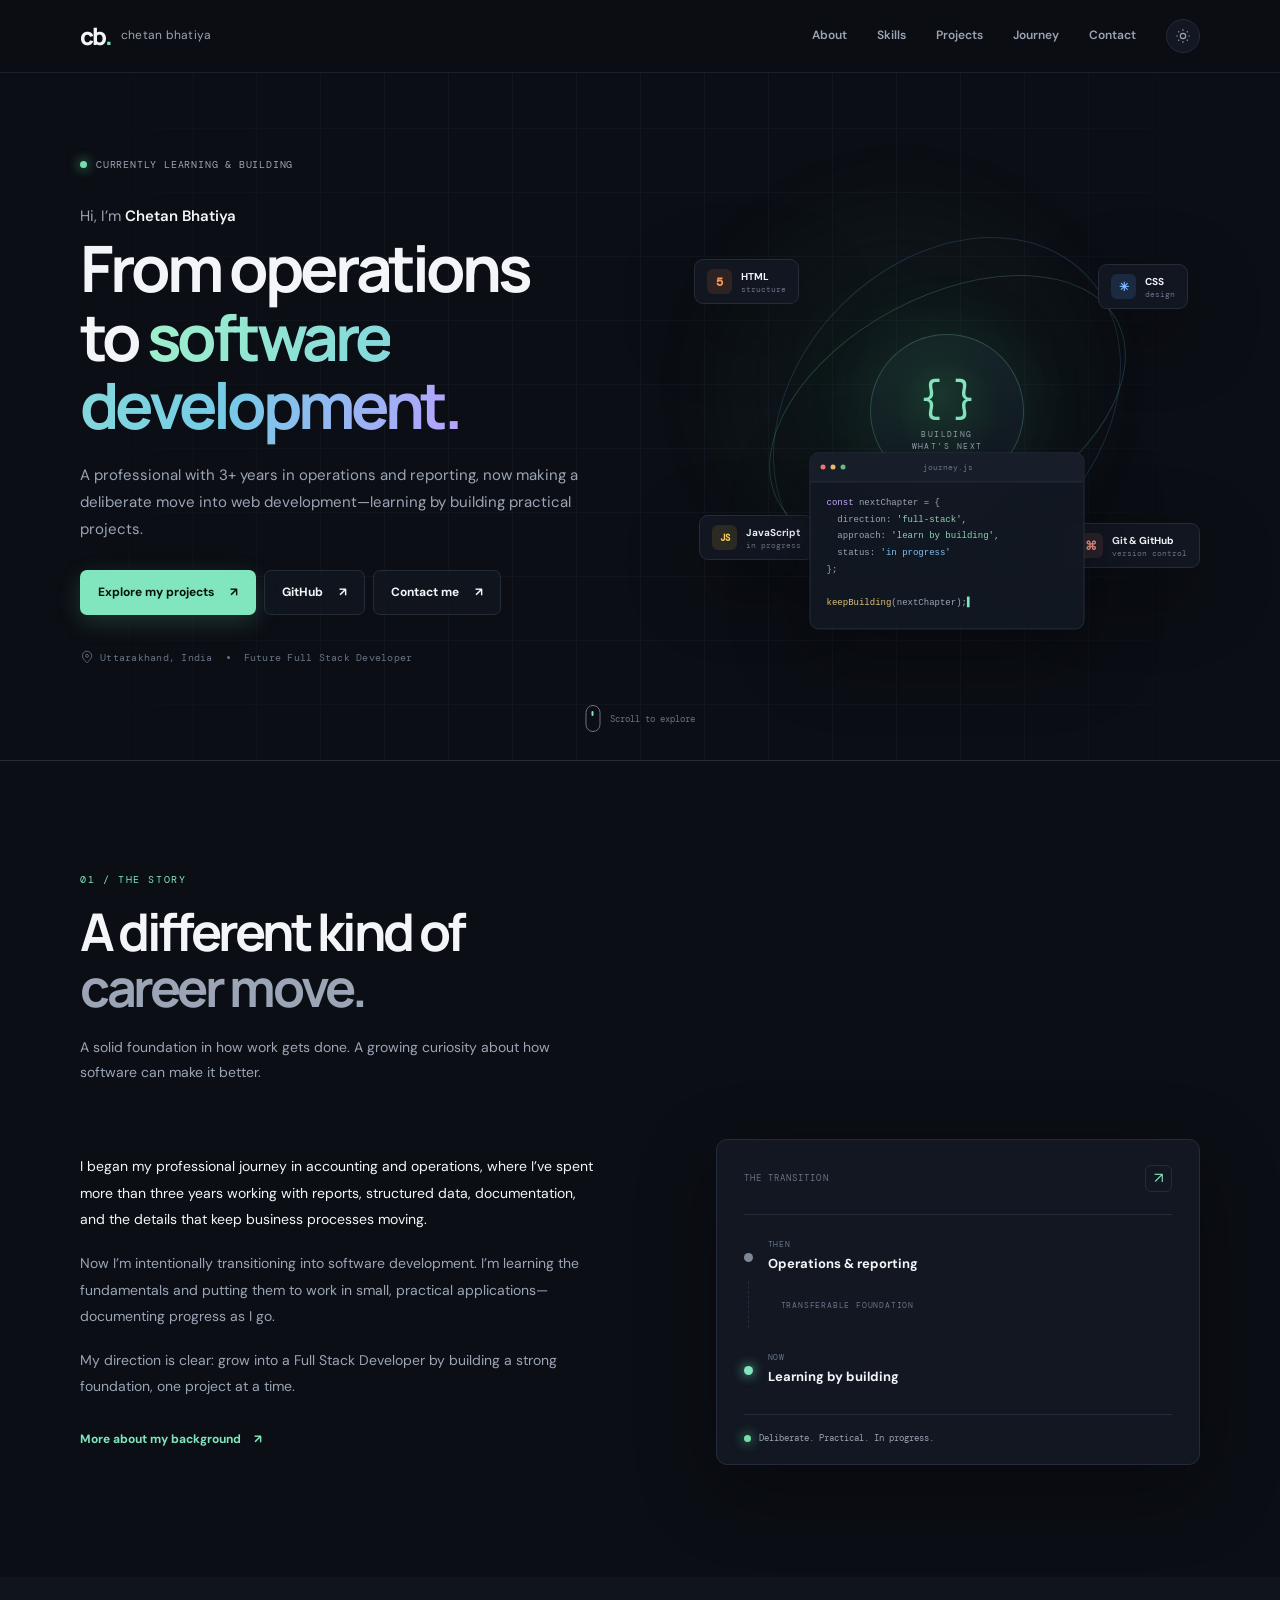
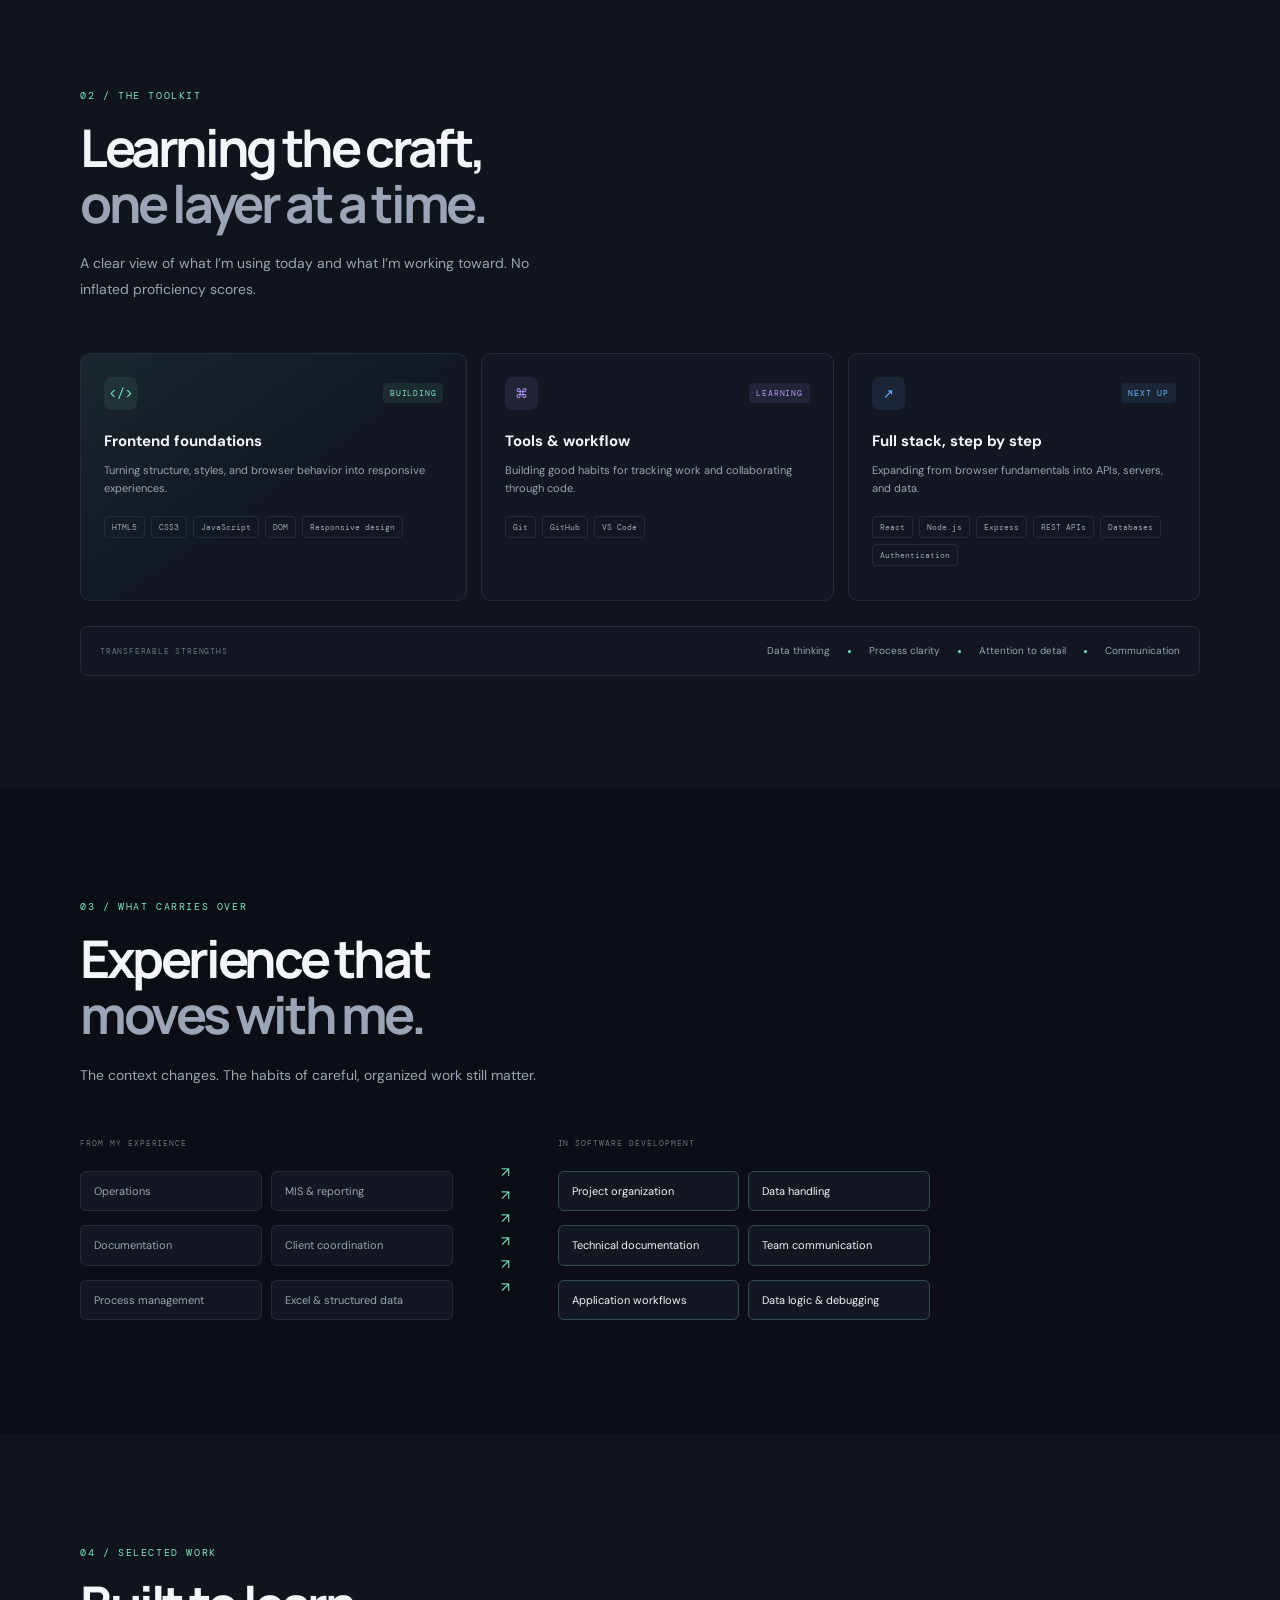
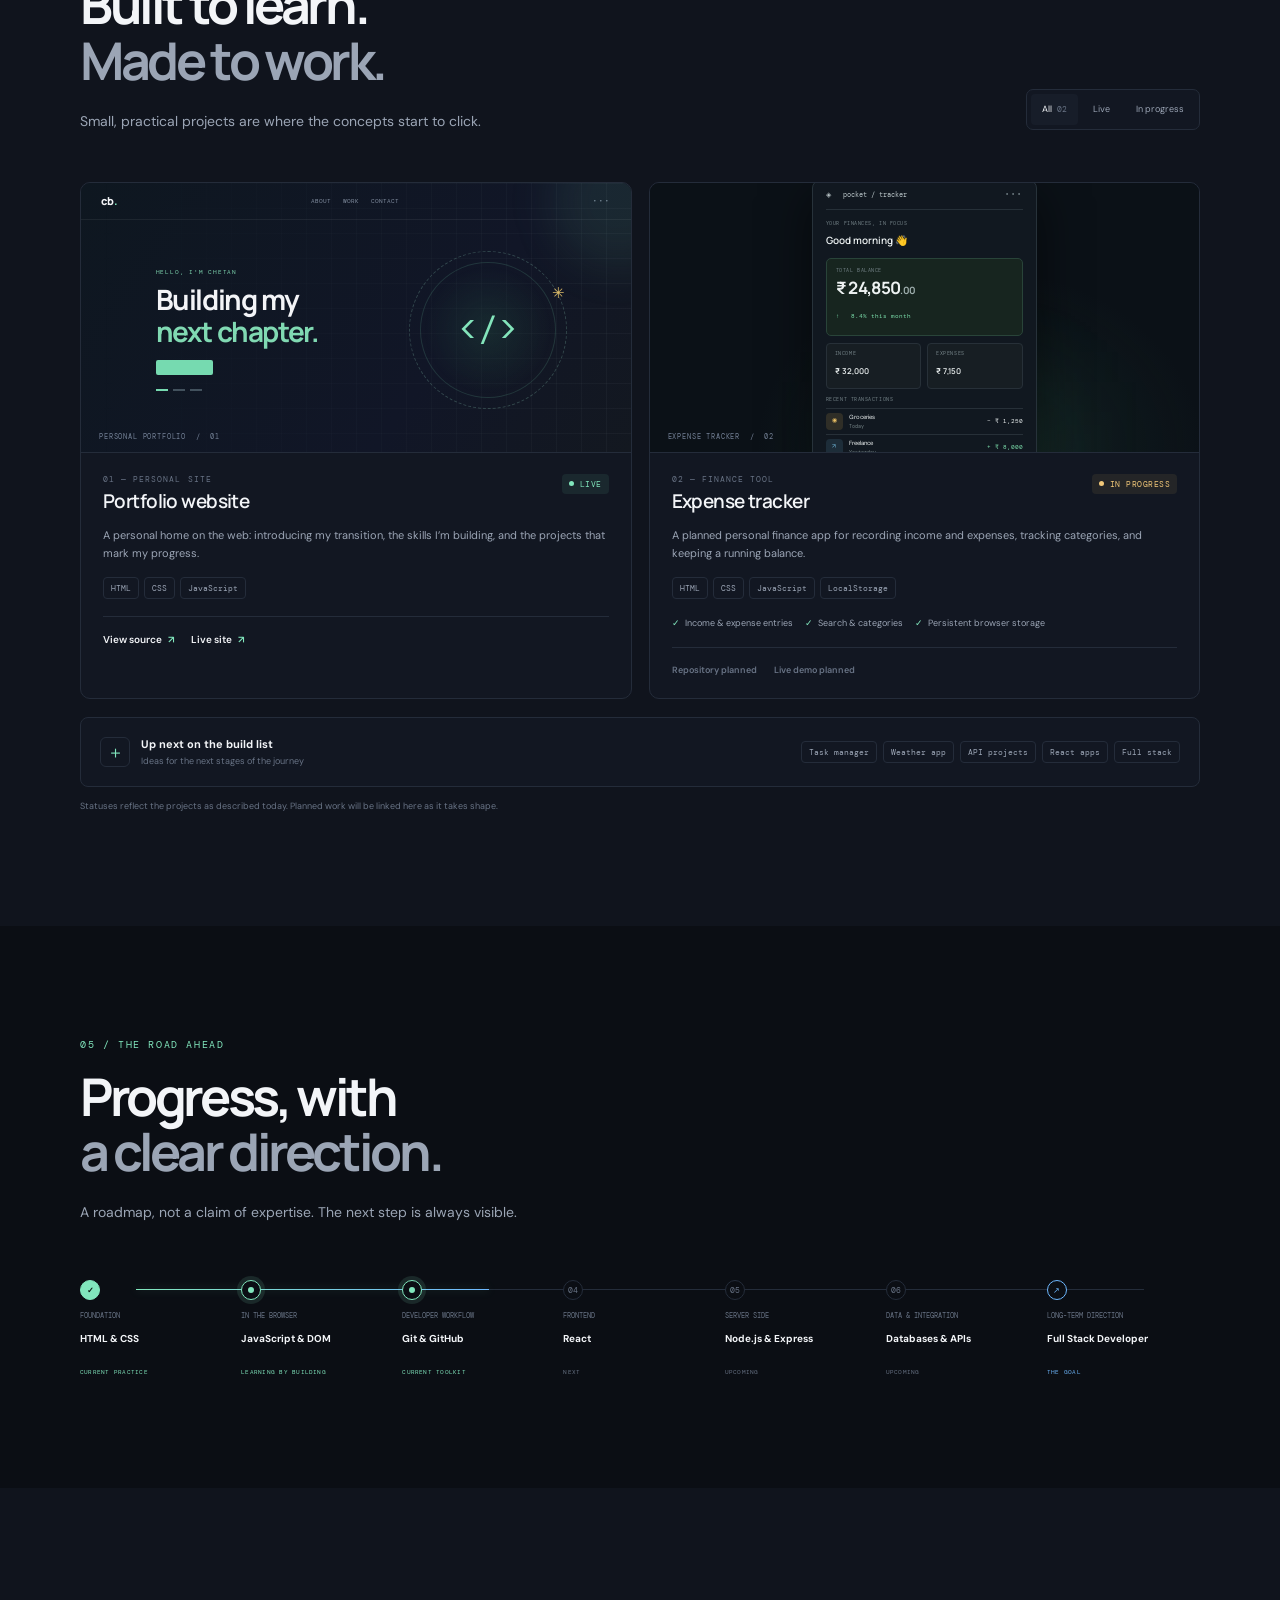
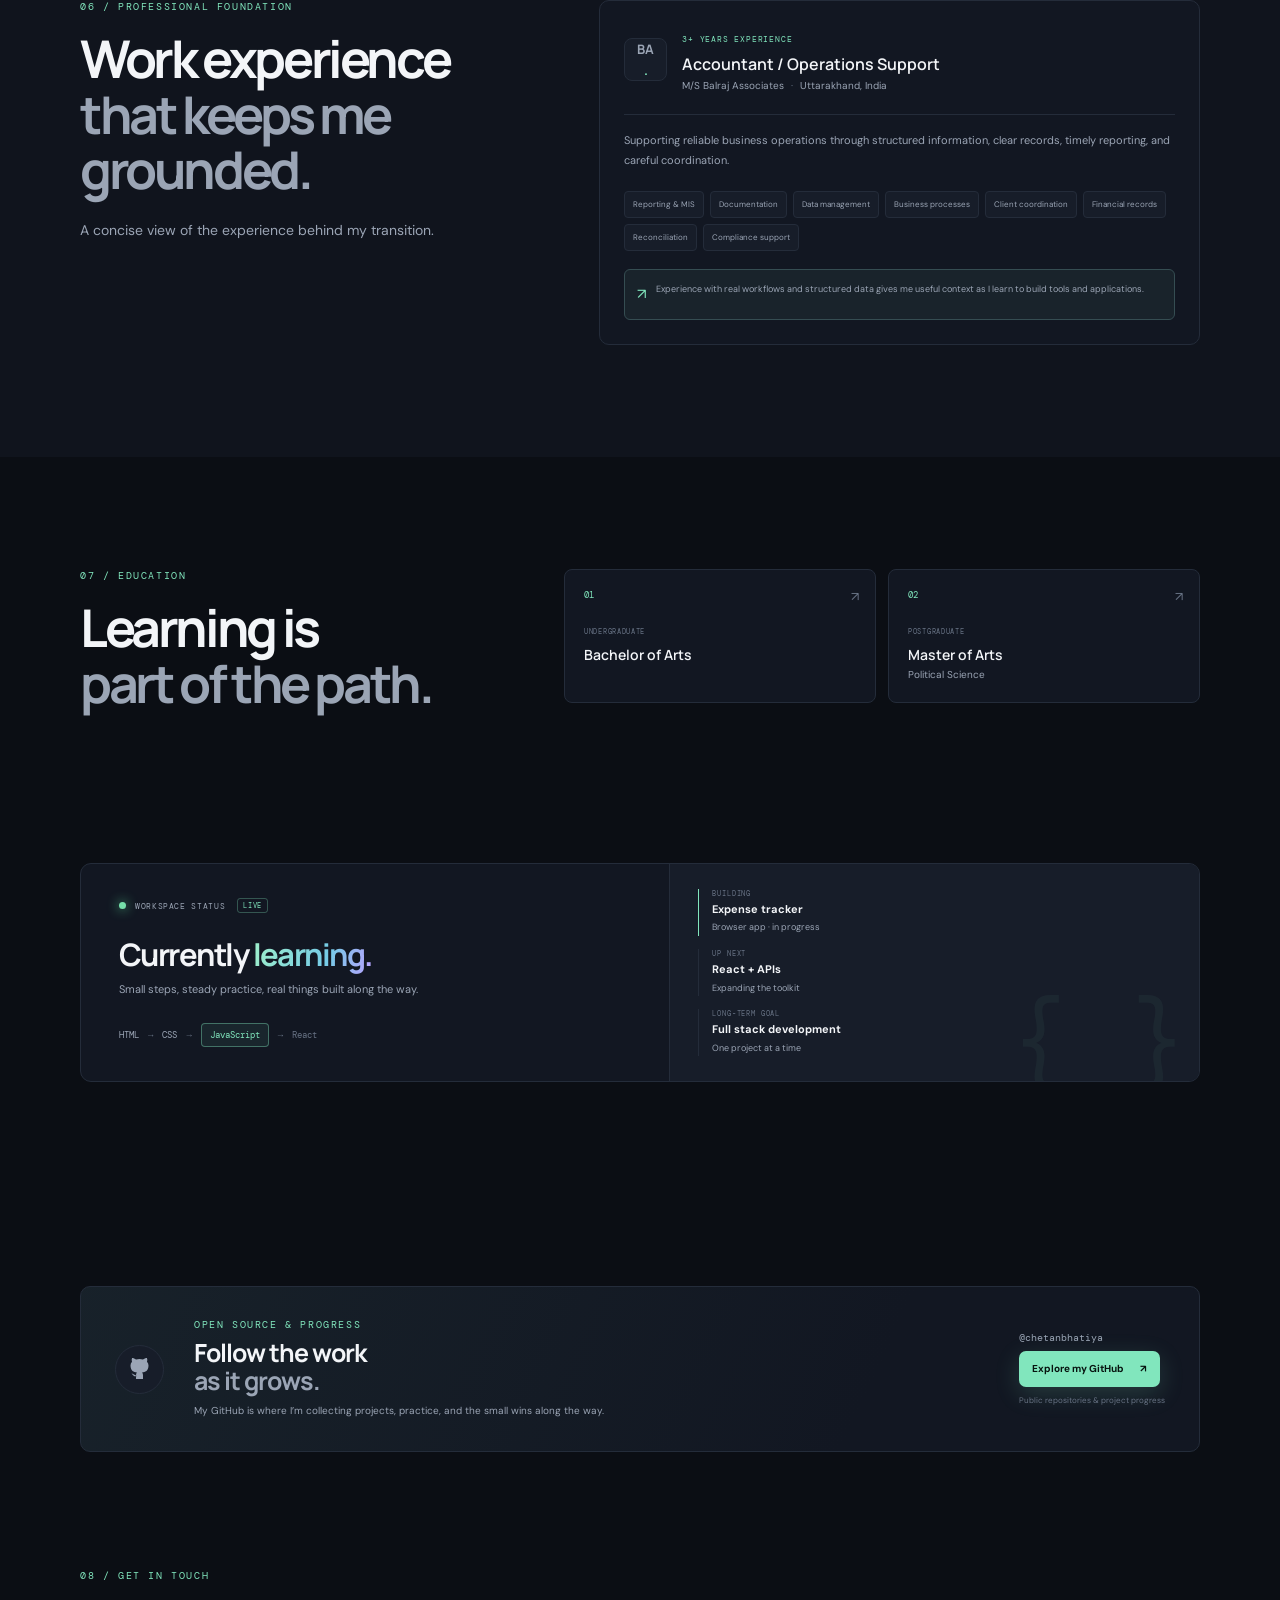
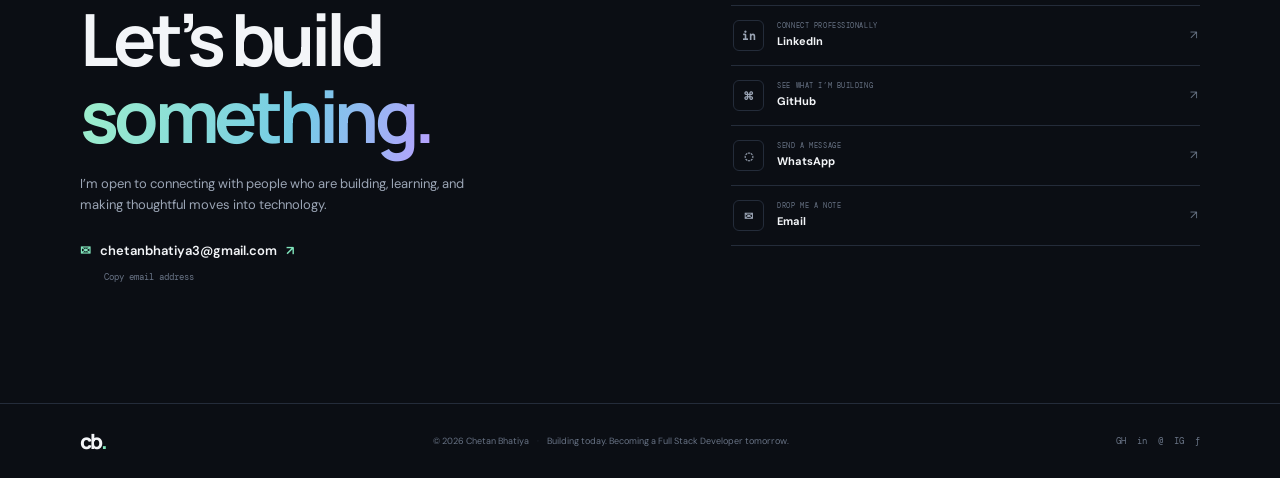
==== index.html @ d2e178d5 "Add files via upload" ====
<!doctype html>
<html lang="en" data-theme="dark">
<head>
  <meta charset="utf-8">
  <meta name="viewport" content="width=device-width, initial-scale=1">
  <meta name="theme-color" content="#0b0e14">
  <title>Chetan Bhatiya | Future Full Stack Developer</title>
  <meta name="description" content="Portfolio of Chetan Bhatiya — a developer in transition from operations and reporting to modern full-stack web development.">
  <meta name="keywords" content="Chetan Bhatiya, web developer, future full stack developer, HTML, CSS, JavaScript, portfolio">
  <meta name="author" content="Chetan Bhatiya">
  <link rel="canonical" href="https://chetanbhatiya.github.io/chetan-portfolio/">
  <meta property="og:type" content="website">
  <meta property="og:title" content="Chetan Bhatiya | Future Full Stack Developer">
  <meta property="og:description" content="From operations to software development. Learning by building practical web projects.">
  <meta property="og:url" content="https://chetanbhatiya.github.io/chetan-portfolio/">
  <meta name="twitter:card" content="summary">
  <meta name="twitter:title" content="Chetan Bhatiya | Future Full Stack Developer">
  <meta name="twitter:description" content="From operations to software development. Learning by building practical web projects.">
  <link rel="icon" href="favicon.svg" type="image/svg+xml">
  <link rel="preconnect" href="https://fonts.googleapis.com">
  <link rel="preconnect" href="https://fonts.gstatic.com" crossorigin>
  <link href="https://fonts.googleapis.com/css2?family=DM+Mono:wght@400;500&family=DM+Sans:wght@400;500;600;700&family=Manrope:wght@400;500;600;700;800&display=swap" rel="stylesheet">
  <link rel="stylesheet" href="style.css">
  <script type="application/ld+json">
  {"@context":"https://schema.org","@type":"Person","name":"Chetan Bhatiya","url":"https://chetanbhatiya.github.io/chetan-portfolio/","email":"mailto:chetanbhatiya3@gmail.com","sameAs":["https://github.com/chetanbhatiya","https://www.linkedin.com/in/chetan-bhatiya-72a6a1225"],"jobTitle":"Future Full Stack Developer","address":{"@type":"PostalAddress","addressRegion":"Uttarakhand","addressCountry":"IN"}}
  </script>
  <script>try{document.documentElement.dataset.theme=localStorage.getItem('cb-theme')||'dark'}catch(e){}</script>
  <script defer src="script.js"></script>
</head>
<body>
  <a class="skip-link" href="#main">Skip to content</a>
  <div class="scroll-progress" aria-hidden="true"><span></span></div>
  <header class="site-header">
    <nav class="nav container" aria-label="Main navigation">
      <a class="brand" href="#home" aria-label="Chetan Bhatiya home"><span class="brand-mark">cb<span>.</span></span><span class="brand-name">chetan bhatiya</span></a>
      <button class="menu-toggle" aria-expanded="false" aria-controls="nav-links" aria-label="Open navigation"><span></span><span></span></button>
      <div class="nav-links" id="nav-links">
        <a href="#about">About</a><a href="#skills">Skills</a><a href="#projects">Projects</a><a href="#journey">Journey</a><a href="#contact">Contact</a>
        <button class="theme-toggle" type="button" aria-label="Switch to light theme" title="Toggle color theme"><svg class="sun" viewBox="0 0 24 24" aria-hidden="true"><circle cx="12" cy="12" r="4"/><path d="M12 2v2m0 16v2M4.93 4.93l1.42 1.42m11.3 11.3 1.42 1.42M2 12h2m16 0h2M4.93 19.07l1.42-1.42m11.3-11.3 1.42-1.42"/></svg></button>
      </div>
    </nav>
  </header>
  <main id="main">
    <section class="hero section" id="home">
      <div class="hero-grid" aria-hidden="true"></div><div class="hero-glow" aria-hidden="true"></div>
      <div class="container hero-layout">
        <div class="hero-copy reveal">
          <div class="eyebrow"><span class="status-dot"></span> Currently learning &amp; building</div>
          <p class="hero-intro">Hi, I’m <span>Chetan Bhatiya</span></p>
          <h1>From operations<br>to <span class="gradient-text">software development.</span></h1>
          <p class="hero-description">A professional with 3+ years in operations and reporting, now making a deliberate move into web development—learning by building practical projects.</p>
          <div class="hero-actions"><a class="button button-primary" href="#projects">Explore my projects <span aria-hidden="true">↗</span></a><a class="button button-quiet" href="https://github.com/chetanbhatiya" target="_blank" rel="noreferrer">GitHub <span aria-hidden="true">↗</span></a><a class="button button-quiet" href="#contact">Contact me <span aria-hidden="true">↗</span></a></div>
          <div class="hero-meta"><span><svg viewBox="0 0 24 24" aria-hidden="true"><path d="M20 10c0 5-8 12-8 12S4 15 4 10a8 8 0 1 1 16 0Z"/><circle cx="12" cy="10" r="2.5"/></svg> Uttarakhand, India</span><span class="meta-divider"></span><span>Future Full Stack Developer</span></div>
        </div>
        <div class="hero-visual reveal" aria-label="Decorative developer workspace illustration">
          <div class="visual-orbit orbit-one"></div><div class="visual-orbit orbit-two"></div><div class="visual-core"><span class="core-bracket">{ }</span><span class="core-caption">BUILDING<br>WHAT'S NEXT</span></div>
          <div class="float-chip chip-html"><span class="chip-icon orange">5</span><span><b>HTML</b><small>structure</small></span></div>
          <div class="float-chip chip-css"><span class="chip-icon blue">✳</span><span><b>CSS</b><small>design</small></span></div>
          <div class="float-chip chip-js"><span class="chip-icon yellow">JS</span><span><b>JavaScript</b><small>in progress</small></span></div>
          <div class="float-chip chip-git"><span class="chip-icon coral">⌘</span><span><b>Git &amp; GitHub</b><small>version control</small></span></div>
          <div class="code-window"><div class="window-bar"><span></span><span></span><span></span><small>journey.js</small></div><pre><code><i>const</i> nextChapter = {<br>  direction: <em>'full-stack'</em>,<br>  approach: <em>'learn by building'</em>,<br>  status: <b>'in progress'</b><br>};<br><br><strong>keepBuilding</strong>(nextChapter);<span class="cursor">▍</span></code></pre></div>
        </div>
      </div>
      <a class="scroll-cue" href="#about"><span></span> Scroll to explore</a>
    </section>

    <section class="section about-section" id="about"><div class="container">
      <div class="section-heading reveal"><p class="section-kicker">01 / THE STORY</p><h2>A different kind of<br><span class="muted-heading">career move.</span></h2><p class="section-lede">A solid foundation in how work gets done. A growing curiosity about how software can make it better.</p></div>
      <div class="about-layout"><div class="about-story reveal"><p>I began my professional journey in accounting and operations, where I’ve spent more than three years working with reports, structured data, documentation, and the details that keep business processes moving.</p><p>Now I’m intentionally transitioning into software development. I’m learning the fundamentals and putting them to work in small, practical applications—documenting progress as I go.</p><p>My direction is clear: grow into a Full Stack Developer by building a strong foundation, one project at a time.</p><a class="text-link" href="https://www.linkedin.com/in/chetan-bhatiya-72a6a1225" target="_blank" rel="noreferrer">More about my background <span>↗</span></a></div>
        <aside class="journey-card reveal"><div class="journey-card-top"><span class="mini-label">THE TRANSITION</span><span class="journey-icon">↗</span></div><div class="journey-line"><span class="journey-node old-node"></span><div><small>THEN</small><strong>Operations &amp; reporting</strong></div></div><div class="journey-connector"><span></span><small>TRANSFERABLE FOUNDATION</small></div><div class="journey-line"><span class="journey-node now-node"></span><div><small>NOW</small><strong>Learning by building</strong></div></div><div class="journey-card-foot"><span class="status-dot"></span> Deliberate. Practical. In progress.</div></aside>
      </div>
    </div></section>

    <section class="section skills-section" id="skills"><div class="container">
      <div class="section-heading reveal"><p class="section-kicker">02 / THE TOOLKIT</p><h2>Learning the craft,<br><span class="muted-heading">one layer at a time.</span></h2><p class="section-lede">A clear view of what I’m using today and what I’m working toward. No inflated proficiency scores.</p></div>
      <div class="skills-grid">
        <article class="skill-card skill-featured reveal"><div class="skill-card-head"><span class="skill-symbol">&lt;/&gt;</span><span class="skill-state state-building">BUILDING</span></div><h3>Frontend foundations</h3><p>Turning structure, styles, and browser behavior into responsive experiences.</p><div class="skill-tags"><span>HTML5</span><span>CSS3</span><span>JavaScript</span><span>DOM</span><span>Responsive design</span></div></article>
        <article class="skill-card reveal"><div class="skill-card-head"><span class="skill-symbol symbol-purple">⌘</span><span class="skill-state state-learning">LEARNING</span></div><h3>Tools &amp; workflow</h3><p>Building good habits for tracking work and collaborating through code.</p><div class="skill-tags"><span>Git</span><span>GitHub</span><span>VS Code</span></div></article>
        <article class="skill-card reveal"><div class="skill-card-head"><span class="skill-symbol symbol-blue">↗</span><span class="skill-state state-next">NEXT UP</span></div><h3>Full stack, step by step</h3><p>Expanding from browser fundamentals into APIs, servers, and data.</p><div class="skill-tags"><span>React</span><span>Node.js</span><span>Express</span><span>REST APIs</span><span>Databases</span><span>Authentication</span></div></article>
      </div>
      <div class="tools-strip reveal"><span class="strip-label">TRANSFERABLE STRENGTHS</span><span>Data thinking</span><i></i><span>Process clarity</span><i></i><span>Attention to detail</span><i></i><span>Communication</span></div>
    </div></section>

    <section class="section bridge-section"><div class="container">
      <div class="section-heading reveal"><p class="section-kicker">03 / WHAT CARRIES OVER</p><h2>Experience that<br><span class="muted-heading">moves with me.</span></h2><p class="section-lede">The context changes. The habits of careful, organized work still matter.</p></div>
      <div class="bridge-grid reveal"><div class="bridge-col"><div class="bridge-label">FROM MY EXPERIENCE</div><span>Operations</span><span>MIS &amp; reporting</span><span>Documentation</span><span>Client coordination</span><span>Process management</span><span>Excel &amp; structured data</span></div><div class="bridge-arrows" aria-hidden="true"><span>↗</span><span>↗</span><span>↗</span><span>↗</span><span>↗</span><span>↗</span></div><div class="bridge-col bridge-col-right"><div class="bridge-label">IN SOFTWARE DEVELOPMENT</div><span>Project organization</span><span>Data handling</span><span>Technical documentation</span><span>Team communication</span><span>Application workflows</span><span>Data logic &amp; debugging</span></div></div>
    </div></section>

    <section class="section projects-section" id="projects"><div class="container">
      <div class="projects-heading reveal"><div class="section-heading"><p class="section-kicker">04 / SELECTED WORK</p><h2>Built to learn.<br><span class="muted-heading">Made to work.</span></h2><p class="section-lede">Small, practical projects are where the concepts start to click.</p></div><div class="project-filters" role="group" aria-label="Filter projects"><button class="filter-btn active" data-filter="all" aria-pressed="true">All <span>02</span></button><button class="filter-btn" data-filter="live" aria-pressed="false">Live</button><button class="filter-btn" data-filter="progress" aria-pressed="false">In progress</button></div></div>
      <div class="projects-grid">
        <article class="project-card project-main reveal" data-status="live"><div class="project-preview portfolio-preview"><div class="preview-top"><span class="preview-brand">cb<span>.</span></span><span class="preview-nav">ABOUT&nbsp;&nbsp; WORK&nbsp;&nbsp; CONTACT</span><span class="preview-menu">•••</span></div><div class="preview-body"><div class="preview-copy"><small>HELLO, I'M CHETAN</small><strong>Building my<br><em>next chapter.</em></strong><span class="preview-button"></span><div class="preview-dots"><i></i><i></i><i></i></div></div><div class="preview-art"><span class="preview-ring"></span><b>&lt;/&gt;</b><i class="preview-spark">✳</i></div></div><div class="preview-caption">PERSONAL PORTFOLIO&nbsp; / &nbsp;01</div><span class="preview-orb"></span></div><div class="project-info"><div class="project-title-row"><div><div class="project-label">01 — PERSONAL SITE</div><h3>Portfolio website</h3></div><span class="project-status status-live"><i></i> LIVE</span></div><p>A personal home on the web: introducing my transition, the skills I’m building, and the projects that mark my progress.</p><div class="project-tech"><span>HTML</span><span>CSS</span><span>JavaScript</span></div><div class="project-links"><a href="https://github.com/chetanbhatiya/chetan-portfolio" target="_blank" rel="noreferrer">View source <span>↗</span></a><a href="https://chetanbhatiya.github.io/chetan-portfolio/" target="_blank" rel="noreferrer">Live site <span>↗</span></a></div></div></article>
        <article class="project-card reveal" data-status="progress"><div class="project-preview expense-preview"><div class="expense-window"><div class="expense-head"><span>◈ &nbsp; pocket / tracker</span><span class="expense-dots">•••</span></div><div class="expense-greeting"><small>YOUR FINANCES, IN FOCUS</small><strong>Good morning 👋</strong></div><div class="expense-balance"><small>TOTAL BALANCE</small><strong>₹ 24,850<span>.00</span></strong><i>↑ &nbsp; 8.4% this month</i></div><div class="expense-metrics"><div><small>INCOME</small><b>₹ 32,000</b></div><div><small>EXPENSES</small><b>₹ 7,150</b></div></div><div class="expense-list"><small>RECENT TRANSACTIONS</small><div><i class="expense-icon food">◉</i><span>Groceries<small>Today</small></span><b>− ₹ 1,250</b></div><div><i class="expense-icon work">↗</i><span>Freelance<small>Yesterday</small></span><b class="positive">+ ₹ 8,000</b></div></div></div><span class="preview-caption">EXPENSE TRACKER&nbsp; / &nbsp;02</span><span class="expense-glow"></span></div><div class="project-info"><div class="project-title-row"><div><div class="project-label">02 — FINANCE TOOL</div><h3>Expense tracker</h3></div><span class="project-status status-progress"><i></i> IN PROGRESS</span></div><p>A planned personal finance app for recording income and expenses, tracking categories, and keeping a running balance.</p><div class="project-tech"><span>HTML</span><span>CSS</span><span>JavaScript</span><span>LocalStorage</span></div><ul class="feature-list"><li>Income &amp; expense entries</li><li>Search &amp; categories</li><li>Persistent browser storage</li></ul><div class="project-links project-links-muted"><span>Repository planned</span><span>Live demo planned</span></div></div></article>
      </div>
      <div class="coming-next reveal"><div><span class="coming-icon">＋</span><div><strong>Up next on the build list</strong><small>Ideas for the next stages of the journey</small></div></div><div class="coming-tags"><span>Task manager</span><span>Weather app</span><span>API projects</span><span>React apps</span><span>Full stack</span></div></div>
      <p class="project-footnote">Statuses reflect the projects as described today. Planned work will be linked here as it takes shape.</p>
    </div></section>

    <section class="section roadmap-section" id="journey"><div class="container">
      <div class="section-heading reveal"><p class="section-kicker">05 / THE ROAD AHEAD</p><h2>Progress, with<br><span class="muted-heading">a clear direction.</span></h2><p class="section-lede">A roadmap, not a claim of expertise. The next step is always visible.</p></div>
      <div class="roadmap reveal"><div class="roadmap-track"><span class="track-progress"></span></div><article class="road-step done"><span class="road-node">✓</span><div class="road-content"><small>FOUNDATION</small><strong>HTML &amp; CSS</strong><span class="road-state">CURRENT PRACTICE</span></div></article><article class="road-step current"><span class="road-node"><i></i></span><div class="road-content"><small>IN THE BROWSER</small><strong>JavaScript &amp; DOM</strong><span class="road-state">LEARNING BY BUILDING</span></div></article><article class="road-step current"><span class="road-node"><i></i></span><div class="road-content"><small>DEVELOPER WORKFLOW</small><strong>Git &amp; GitHub</strong><span class="road-state">CURRENT TOOLKIT</span></div></article><article class="road-step next"><span class="road-node">04</span><div class="road-content"><small>FRONTEND</small><strong>React</strong><span class="road-state">NEXT</span></div></article><article class="road-step next"><span class="road-node">05</span><div class="road-content"><small>SERVER SIDE</small><strong>Node.js &amp; Express</strong><span class="road-state">UPCOMING</span></div></article><article class="road-step next"><span class="road-node">06</span><div class="road-content"><small>DATA &amp; INTEGRATION</small><strong>Databases &amp; APIs</strong><span class="road-state">UPCOMING</span></div></article><article class="road-step destination"><span class="road-node">↗</span><div class="road-content"><small>LONG-TERM DIRECTION</small><strong>Full Stack Developer</strong><span class="road-state">THE GOAL</span></div></article></div>
    </div></section>

    <section class="section experience-section" id="experience"><div class="container experience-layout"><div class="section-heading reveal"><p class="section-kicker">06 / PROFESSIONAL FOUNDATION</p><h2>Work experience<br><span class="muted-heading">that keeps me grounded.</span></h2><p class="section-lede">A concise view of the experience behind my transition.</p></div><article class="experience-card reveal"><div class="experience-top"><div class="company-mark">BA<span>.</span></div><div><span class="experience-dates">3+ YEARS EXPERIENCE</span><h3>Accountant / Operations Support</h3><p>M/S Balraj Associates <span>·</span> Uttarakhand, India</p></div></div><p class="experience-summary">Supporting reliable business operations through structured information, clear records, timely reporting, and careful coordination.</p><div class="experience-pills"><span>Reporting &amp; MIS</span><span>Documentation</span><span>Data management</span><span>Business processes</span><span>Client coordination</span><span>Financial records</span><span>Reconciliation</span><span>Compliance support</span></div><div class="experience-takeaway"><span>↗</span><p>Experience with real workflows and structured data gives me useful context as I learn to build tools and applications.</p></div></article></div></section>

    <section class="section education-section"><div class="container education-layout"><div class="section-heading reveal"><p class="section-kicker">07 / EDUCATION</p><h2>Learning is<br><span class="muted-heading">part of the path.</span></h2></div><div class="education-cards reveal"><article><span class="education-icon">01</span><div><small>UNDERGRADUATE</small><h3>Bachelor of Arts</h3></div><span class="education-mark">↗</span></article><article><span class="education-icon">02</span><div><small>POSTGRADUATE</small><h3>Master of Arts</h3><p>Political Science</p></div><span class="education-mark">↗</span></article></div></div></section>

    <section class="section status-section"><div class="container"><div class="live-panel reveal"><div class="live-left"><div class="live-header"><span class="status-dot"></span><span>WORKSPACE STATUS</span><span class="live-now">LIVE</span></div><h2>Currently <span class="gradient-text">learning.</span></h2><p>Small steps, steady practice, real things built along the way.</p><div class="learning-flow"><span class="flow-done">HTML</span><i>→</i><span class="flow-done">CSS</span><i>→</i><span class="flow-current">JavaScript</span><i>→</i><span class="flow-next">React</span></div></div><div class="live-right"><div><small>BUILDING</small><strong>Expense tracker</strong><span>Browser app · in progress</span></div><div><small>UP NEXT</small><strong>React + APIs</strong><span>Expanding the toolkit</span></div><div><small>LONG-TERM GOAL</small><strong>Full stack development</strong><span>One project at a time</span></div><span class="panel-decoration" aria-hidden="true">{ }</span></div></div></div></section>

    <section class="section github-section"><div class="container github-layout reveal"><div class="github-icon"><svg viewBox="0 0 24 24" aria-hidden="true"><path d="M9 19c-4.3 1.4-4.3-2.5-6-3m12 6v-3.87a3.37 3.37 0 0 0-.94-2.61c3.14-.35 6.44-1.54 6.44-7A5.44 5.44 0 0 0 19 4.77 5.07 5.07 0 0 0 18.91 1S17.73.65 15 2.48a13.38 13.38 0 0 0-7 0C5.27.65 4.09 1 4.09 1A5.07 5.07 0 0 0 4 4.77a5.44 5.44 0 0 0-1.5 3.78c0 5.42 3.3 6.61 6.44 7A3.37 3.37 0 0 0 8 18.13V22"/></svg></div><div><p class="section-kicker">OPEN SOURCE &amp; PROGRESS</p><h2>Follow the work<br><span class="muted-heading">as it grows.</span></h2><p>My GitHub is where I’m collecting projects, practice, and the small wins along the way.</p></div><div class="github-cta"><span class="github-handle">@chetanbhatiya</span><a class="button button-primary" href="https://github.com/chetanbhatiya" target="_blank" rel="noreferrer">Explore my GitHub <span>↗</span></a><small>Public repositories &amp; project progress</small></div></div></section>

    <section class="section contact-section" id="contact"><div class="container contact-layout"><div class="contact-copy reveal"><p class="section-kicker">08 / GET IN TOUCH</p><h2>Let’s build<br><span class="gradient-text">something.</span></h2><p>I’m open to connecting with people who are building, learning, and making thoughtful moves into technology.</p><a class="email-link" href="mailto:chetanbhatiya3@gmail.com"><span>✉</span> chetanbhatiya3@gmail.com <span class="email-arrow">↗</span></a><button class="copy-email" type="button" data-copy-email="chetanbhatiya3@gmail.com">Copy email address</button></div><div class="contact-links reveal"><a href="https://www.linkedin.com/in/chetan-bhatiya-72a6a1225" target="_blank" rel="noreferrer"><span class="contact-link-icon">in</span><span><small>CONNECT PROFESSIONALLY</small><strong>LinkedIn</strong></span><b>↗</b></a><a href="https://github.com/chetanbhatiya" target="_blank" rel="noreferrer"><span class="contact-link-icon">⌘</span><span><small>SEE WHAT I’M BUILDING</small><strong>GitHub</strong></span><b>↗</b></a><a href="https://wa.me/918126719994" target="_blank" rel="noreferrer"><span class="contact-link-icon">◌</span><span><small>SEND A MESSAGE</small><strong>WhatsApp</strong></span><b>↗</b></a><a href="mailto:chetanbhatiya3@gmail.com"><span class="contact-link-icon">✉</span><span><small>DROP ME A NOTE</small><strong>Email</strong></span><b>↗</b></a></div></div></section>
  </main>
  <footer class="site-footer"><div class="container footer-inner"><a class="brand" href="#home"><span class="brand-mark">cb<span>.</span></span></a><p>© <span id="year">2026</span> Chetan Bhatiya <span class="footer-divider">·</span> Building today. Becoming a Full Stack Developer tomorrow.</p><div class="footer-socials"><a href="https://github.com/chetanbhatiya" aria-label="GitHub" target="_blank" rel="noreferrer">GH</a><a href="https://www.linkedin.com/in/chetan-bhatiya-72a6a1225" aria-label="LinkedIn" target="_blank" rel="noreferrer">in</a><a href="mailto:chetanbhatiya3@gmail.com" aria-label="Email">@</a><a href="https://www.instagram.com/chetan__bhatiya" aria-label="Instagram" target="_blank" rel="noreferrer">IG</a><a href="https://www.facebook.com/chetan.bhatiya.148" aria-label="Facebook" target="_blank" rel="noreferrer">f</a></div></div></footer>
  <button class="back-to-top" type="button" aria-label="Back to top">↑</button>
  <div class="toast" role="status" aria-live="polite"></div>
</body>
</html>
---- style.css ----
:root{color-scheme:dark;--bg:#0b0e14;--bg-soft:#10141d;--surface:#121722;--surface-2:#171d29;--line:#242c3a;--text:#f3f5f8;--muted:#9ba5b5;--subtle:#687385;--accent:#81e6bd;--accent-2:#6eb8ff;--purple:#b69aff;--yellow:#f2c879;--font:'DM Sans',sans-serif;--display:'Manrope',sans-serif;--mono:'DM Mono',monospace;--shadow:0 24px 80px #0005;--header:rgba(11,14,20,.82)}
:root[data-theme="light"]{color-scheme:light;--bg:#f5f7fa;--bg-soft:#edf1f6;--surface:#fff;--surface-2:#f7f9fb;--line:#dce2eb;--text:#18212e;--muted:#596779;--subtle:#7e8a9b;--accent:#087e62;--accent-2:#216db1;--purple:#7352b8;--yellow:#b47d12;--shadow:0 24px 70px #2537501c;--header:rgba(245,247,250,.84)}
*{box-sizing:border-box}html{scroll-behavior:smooth;scroll-padding-top:90px}body{margin:0;background:var(--bg);color:var(--text);font-family:var(--font);font-size:15px;line-height:1.65;overflow-x:hidden;transition:background .25s,color .25s}a{color:inherit;text-decoration:none}button{font:inherit;color:inherit}.container{width:min(1120px,calc(100% - 48px));margin-inline:auto}.section{position:relative;padding:112px 0}.skip-link{position:fixed;top:-60px;left:20px;z-index:99;padding:10px 16px;background:var(--accent);color:#08110e;border-radius:8px}.skip-link:focus{top:12px}.scroll-progress{position:fixed;z-index:30;inset:0 0 auto;height:2px;pointer-events:none}.scroll-progress span{display:block;width:0;height:100%;background:linear-gradient(90deg,var(--accent),var(--accent-2));box-shadow:0 0 10px var(--accent)}
.site-header{position:fixed;z-index:25;inset:0 0 auto;background:var(--header);backdrop-filter:blur(18px);border-bottom:1px solid color-mix(in srgb,var(--line) 70%,transparent)}.nav{height:72px;display:flex;align-items:center;justify-content:space-between}.brand{display:inline-flex;align-items:center;gap:10px}.brand-mark{font-family:var(--display);font-size:24px;letter-spacing:-2px;font-weight:800}.brand-mark span,.preview-brand span{color:var(--accent)}.brand-name{font-size:12px;letter-spacing:.02em;color:var(--muted)}.nav-links{display:flex;align-items:center;gap:30px}.nav-links>a{font-size:12px;font-weight:600;color:var(--muted);transition:color .2s}.nav-links>a:hover,.nav-links>a.active{color:var(--text)}.theme-toggle{width:34px;height:34px;border:1px solid var(--line);border-radius:50%;background:var(--surface);display:grid;place-items:center;cursor:pointer;transition:.2s}.theme-toggle:hover{border-color:var(--accent);transform:rotate(12deg)}.theme-toggle svg{width:16px;stroke:var(--muted);fill:none;stroke-width:1.7}.menu-toggle{display:none;background:none;border:0}
.hero{min-height:760px;padding:150px 0 88px;display:flex;align-items:center;isolation:isolate;overflow:hidden}.hero-grid{position:absolute;inset:0;z-index:-2;opacity:.25;background-image:linear-gradient(var(--line) 1px,transparent 1px),linear-gradient(90deg,var(--line) 1px,transparent 1px);background-size:64px 64px;mask-image:linear-gradient(90deg,transparent,#000 30%,#000 76%,transparent)}.hero-glow{position:absolute;z-index:-1;right:10%;top:18%;width:500px;height:500px;border-radius:50%;background:radial-gradient(circle,#24544230,transparent 68%);filter:blur(8px);animation:breathe 8s ease-in-out infinite}.hero-layout{display:grid;grid-template-columns:1.07fr .93fr;align-items:center;gap:32px}.eyebrow,.live-header{display:flex;align-items:center;gap:9px;color:var(--muted);font:10px var(--mono);letter-spacing:.08em;text-transform:uppercase}.status-dot{width:7px;height:7px;background:#75dfa9;border-radius:50%;box-shadow:0 0 12px #5add9b;display:inline-block;animation:pulse 2.5s infinite}.hero-intro{font-size:15px;color:var(--muted);margin:33px 0 6px}.hero-intro span{color:var(--text);font-weight:600}.hero h1,.section-heading h2,.contact-copy h2{font-family:var(--display);font-weight:700;letter-spacing:-.065em;line-height:1.07}.hero h1{font-size:clamp(42px,5vw,66px);margin:0;max-width:670px}.gradient-text{background:linear-gradient(105deg,#9ff0ca 0%,#75cbe6 62%,#b8a1ff 100%);-webkit-background-clip:text;background-clip:text;color:transparent}.hero-description{max-width:530px;color:var(--muted);font-size:15px;line-height:1.8;margin:22px 0 27px}.hero-actions{display:flex;align-items:center;gap:8px;flex-wrap:wrap}.button{display:inline-flex;align-items:center;justify-content:center;gap:16px;padding:12px 17px;border:1px solid transparent;border-radius:7px;font-size:12px;font-weight:700;transition:transform .2s,box-shadow .2s,border .2s}.button:hover{transform:translateY(-2px)}.button-primary{background:var(--accent);color:#07130f;box-shadow:0 7px 25px color-mix(in srgb,var(--accent) 18%,transparent)}.button-primary:hover{box-shadow:0 10px 32px color-mix(in srgb,var(--accent) 32%,transparent)}.button-quiet{border-color:var(--line);background:color-mix(in srgb,var(--surface) 65%,transparent);color:var(--text)}.button-quiet:hover{border-color:var(--accent)}.hero-meta{display:flex;align-items:center;gap:14px;margin-top:35px;color:var(--subtle);font:10px var(--mono);letter-spacing:.025em}.hero-meta>span:first-child{display:flex;align-items:center;gap:6px}.hero-meta svg{width:14px;height:14px;stroke:var(--subtle);fill:none;stroke-width:1.5}.meta-divider{width:3px;height:3px;border-radius:50%;background:var(--subtle)}
.hero-visual{height:505px;position:relative;display:grid;place-items:center}.visual-orbit{position:absolute;border:1px solid color-mix(in srgb,var(--accent) 19%,transparent);border-radius:50%;transform:rotate(-28deg)}.orbit-one{width:385px;height:230px}.orbit-two{width:300px;height:390px;transform:rotate(45deg);border-color:color-mix(in srgb,var(--accent-2) 17%,transparent)}.visual-core{width:154px;height:154px;border-radius:50%;display:grid;place-content:center;text-align:center;position:absolute;background:radial-gradient(circle at 45% 40%,#19382d,var(--surface) 68%);border:1px solid #72d7aa45;box-shadow:0 0 70px #4eb38921,inset 0 0 35px #57b68e13}.core-bracket{font:42px var(--mono);color:var(--accent);letter-spacing:-9px;padding-right:8px}.core-caption{font:8px/1.5 var(--mono);letter-spacing:.18em;color:var(--muted);margin-top:3px}.float-chip{z-index:2;position:absolute;display:flex;align-items:center;gap:9px;background:color-mix(in srgb,var(--surface) 92%,transparent);border:1px solid var(--line);padding:9px 12px;border-radius:9px;box-shadow:var(--shadow);animation:float 5s ease-in-out infinite}.float-chip b{display:block;font-size:10px;line-height:1.4}.float-chip small{display:block;font:8px var(--mono);color:var(--subtle)}.chip-icon{width:25px;height:25px;display:grid;place-items:center;border-radius:6px;font:12px var(--mono);font-weight:600}.orange{background:#fc7e3320;color:#ff9755}.blue{background:#559ef526;color:#82b9ff}.yellow{background:#e6b73920;color:#f6cc5e;font-size:9px}.coral{background:#e9776f20;color:#ed9488}.chip-html{left:0;top:101px}.chip-css{right:12px;top:106px;animation-delay:-1.2s}.chip-js{left:5px;bottom:103px;animation-delay:-2.6s}.chip-git{right:0;bottom:95px;animation-delay:-.7s}.code-window{position:absolute;z-index:3;left:50%;top:50%;width:275px;transform:translate(-50%,-50%) translateY(130px);background:color-mix(in srgb,var(--surface) 96%,transparent);border:1px solid var(--line);border-radius:9px;overflow:hidden;box-shadow:var(--shadow)}.window-bar{height:29px;background:var(--surface-2);border-bottom:1px solid var(--line);display:flex;align-items:center;gap:5px;padding:0 10px}.window-bar>span{width:5px;height:5px;border-radius:50%;background:#465062}.window-bar>span:first-child{background:#e87973}.window-bar>span:nth-child(2){background:#e6ba63}.window-bar>span:nth-child(3){background:#69bb85}.window-bar small{margin:auto;font:8px var(--mono);color:var(--subtle);padding-right:28px}.code-window pre{margin:0;padding:13px 16px 16px;font:9px/1.75 var(--mono);color:var(--muted)}.code-window i{color:#c4a6ff;font-style:normal}.code-window em{color:#89d5b2;font-style:normal}.code-window b{color:#80bdf4;font-weight:400}.code-window strong{color:#e1c275;font-weight:400}.cursor{color:var(--accent);animation:blink 1s steps(2) infinite}.scroll-cue{position:absolute;bottom:28px;left:50%;transform:translateX(-50%);font:9px var(--mono);color:var(--subtle);display:flex;align-items:center;gap:9px}.scroll-cue span{height:27px;width:15px;border:1px solid var(--subtle);border-radius:10px;position:relative}.scroll-cue span:after{content:'';position:absolute;width:2px;height:5px;top:5px;left:5px;background:var(--accent);border-radius:2px;animation:scrollDot 1.6s infinite}
.section-heading{max-width:660px}.section-kicker{font:10px var(--mono);color:var(--accent);letter-spacing:.16em;margin:0 0 18px}.section-heading h2,.contact-copy h2{font-size:clamp(36px,4.3vw,52px);margin:0}.muted-heading{color:var(--muted)}.section-lede{color:var(--muted);max-width:470px;font-size:14px;margin:20px 0 0;line-height:1.8}.about-section{border-top:1px solid var(--line)}.about-layout{display:grid;grid-template-columns:1.05fr .95fr;gap:100px;align-items:center;margin-top:53px}.about-story{max-width:520px}.about-story p{color:var(--muted);line-height:1.9;font-size:14px;margin:0 0 17px}.about-story p:first-child{color:var(--text)}.text-link{display:inline-flex;align-items:center;gap:13px;margin-top:13px;color:var(--accent);font-size:12px;font-weight:700}.text-link span{transition:transform .2s}.text-link:hover span{transform:translate(3px,-3px)}.journey-card{padding:25px 27px 20px;background:var(--surface);border:1px solid var(--line);border-radius:11px;box-shadow:var(--shadow)}.journey-card-top{display:flex;align-items:center;justify-content:space-between;padding-bottom:22px;border-bottom:1px solid var(--line)}.mini-label{font:9px var(--mono);letter-spacing:.12em;color:var(--subtle)}.journey-icon{width:27px;height:27px;border:1px solid var(--line);border-radius:6px;display:grid;place-items:center;color:var(--accent)}.journey-line{display:flex;align-items:center;gap:15px;margin-top:24px}.journey-node{width:9px;height:9px;border-radius:50%;flex:none}.old-node{background:#7c8797}.now-node{background:var(--accent);box-shadow:0 0 12px #7ae0b4}.journey-line small{font:8px var(--mono);letter-spacing:.1em;color:var(--subtle);display:block;margin-bottom:2px}.journey-line strong{font-size:13px}.journey-connector{height:47px;margin:6px 0 0 4px;border-left:1px dashed var(--line);display:flex;align-items:center;padding-left:22px;gap:10px}.journey-connector small{font:8px var(--mono);letter-spacing:.1em;color:var(--subtle)}.journey-card-foot{display:flex;align-items:center;gap:8px;border-top:1px solid var(--line);margin-top:25px;padding-top:17px;font:9px var(--mono);color:var(--muted)}
.skills-section{background:var(--bg-soft)}.skills-grid{display:grid;grid-template-columns:1.1fr 1fr 1fr;gap:14px;margin-top:51px}.skill-card{min-height:248px;padding:23px;background:var(--surface);border:1px solid var(--line);border-radius:10px;transition:transform .25s,border-color .25s}.skill-card:hover{transform:translateY(-4px);border-color:color-mix(in srgb,var(--accent) 42%,var(--line))}.skill-featured{background:linear-gradient(145deg,color-mix(in srgb,var(--accent) 7%,var(--surface)),var(--surface) 57%)}.skill-card-head{display:flex;align-items:center;justify-content:space-between}.skill-symbol{width:33px;height:33px;display:grid;place-items:center;background:#63d2a618;border-radius:7px;color:var(--accent);font:13px var(--mono)}.symbol-purple{color:var(--purple);background:#b69aff18}.symbol-blue{color:var(--accent-2);background:#6eb8ff18}.skill-state{font:8px var(--mono);letter-spacing:.1em;padding:5px 7px;border-radius:4px}.state-building{color:var(--accent);background:#72dfb016}.state-learning{color:var(--purple);background:#b69aff17}.state-next{color:var(--accent-2);background:#6eb8ff17}.skill-card h3{font-size:15px;margin:19px 0 7px}.skill-card p{color:var(--muted);font-size:11px;line-height:1.7;min-height:38px;margin:0 0 17px}.skill-tags{display:flex;gap:6px;flex-wrap:wrap}.skill-tags span,.project-tech span{font:8px var(--mono);color:var(--muted);padding:5px 7px;border:1px solid var(--line);border-radius:4px}.tools-strip{display:flex;align-items:center;gap:18px;margin-top:25px;padding:16px 19px;border:1px solid var(--line);border-radius:8px;background:color-mix(in srgb,var(--surface) 65%,transparent);font-size:10px;color:var(--muted);flex-wrap:wrap}.strip-label{font:8px var(--mono);color:var(--subtle);letter-spacing:.1em;margin-right:auto}.tools-strip i{width:3px;height:3px;border-radius:50%;background:var(--accent)}
.bridge-grid{margin-top:48px;display:grid;grid-template-columns:1fr 65px 1fr;gap:20px;max-width:850px}.bridge-col{display:grid;grid-template-columns:1fr 1fr;align-items:center;gap:9px}.bridge-label{grid-column:1/-1;font:8px var(--mono);letter-spacing:.12em;color:var(--subtle);margin-bottom:9px}.bridge-col>span{font-size:11px;color:var(--muted);padding:10px 13px;background:var(--surface);border:1px solid var(--line);border-radius:6px}.bridge-col-right>span{color:var(--text);border-color:color-mix(in srgb,var(--accent) 17%,var(--line))}.bridge-arrows{display:grid;grid-template-rows:repeat(7,1fr);align-items:center;justify-items:center;color:var(--accent);font-size:14px;padding-top:25px}.bridge-arrows span{transform:rotate(0)}
.projects-section{background:var(--bg-soft);overflow:hidden}.projects-heading{display:flex;align-items:end;justify-content:space-between;gap:30px}.project-filters{display:flex;gap:4px;padding:4px;border:1px solid var(--line);border-radius:7px;background:var(--surface);margin-bottom:4px}.filter-btn{border:0;background:transparent;color:var(--muted);font-size:9px;padding:8px 11px;border-radius:4px;cursor:pointer}.filter-btn.active{color:var(--text);background:var(--surface-2)}.filter-btn span{font:8px var(--mono);color:var(--subtle);margin-left:3px}.projects-grid{display:grid;grid-template-columns:1fr 1fr;gap:17px;margin-top:48px}.project-card{background:var(--surface);border:1px solid var(--line);border-radius:10px;overflow:hidden;transition:transform .25s,border-color .25s,box-shadow .25s}.project-card:hover{transform:translateY(-5px);border-color:color-mix(in srgb,var(--accent) 36%,var(--line));box-shadow:var(--shadow)}.project-preview{height:270px;position:relative;display:grid;place-items:center;overflow:hidden;background:#0b111b;border-bottom:1px solid var(--line)}.portfolio-preview{background:linear-gradient(125deg,#0e1720,#111627 65%,#131820)}.portfolio-preview:before{content:'';position:absolute;inset:0;background-image:linear-gradient(#aec3d00c 1px,transparent 1px),linear-gradient(90deg,#aec3d00c 1px,transparent 1px);background-size:25px 25px;mask-image:linear-gradient(90deg,transparent,#000)}.preview-top{position:absolute;top:0;left:0;right:0;height:37px;display:flex;justify-content:space-between;align-items:center;padding:0 20px;border-bottom:1px solid #ffffff10;font:6px var(--mono);color:#8490a2}.preview-brand{font:11px var(--display);font-weight:800;color:#f3f4f7}.preview-menu{letter-spacing:2px}.preview-body{position:absolute;inset:52px 24px 27px;display:flex;align-items:center;justify-content:space-around}.preview-copy{z-index:1}.preview-copy small{display:block;font:6px var(--mono);letter-spacing:.13em;color:#80d9b2}.preview-copy strong{display:block;font:700 28px/1.14 var(--display);letter-spacing:-1.4px;color:#f3f4f7;margin:8px 0 12px}.preview-copy em{font-style:normal;color:#80d9b2}.preview-button{display:block;width:57px;height:15px;background:#76dab0;border-radius:2px}.preview-dots{display:flex;gap:5px;margin-top:14px}.preview-dots i{width:12px;height:2px;background:#42515d}.preview-dots i:first-child{background:#76dab0}.preview-art{width:136px;height:136px;position:relative;display:grid;place-items:center;border:1px solid #77d9ac29;border-radius:50%;background:radial-gradient(circle,#24534255,transparent 67%)}.preview-art b{font:33px var(--mono);color:#83e5bb}.preview-ring{position:absolute;inset:-12px;border:1px dashed #8ccbb742;border-radius:50%}.preview-spark{position:absolute;right:-10px;top:18px;color:#e1bf6a;font-style:normal}.preview-caption{position:absolute;bottom:11px;left:18px;font:7px var(--mono);letter-spacing:.12em;color:#748196}.preview-orb{position:absolute;width:135px;height:135px;border-radius:50%;right:-55px;top:-50px;background:#569f8520;filter:blur(20px)}.project-info{padding:21px 22px 20px}.project-title-row{display:flex;align-items:start;justify-content:space-between;gap:12px}.project-label{font:8px var(--mono);letter-spacing:.13em;color:var(--subtle)}.project-info h3{font:600 19px var(--display);letter-spacing:-.03em;margin:4px 0 0}.project-status{display:inline-flex;align-items:center;gap:6px;padding:5px 7px;border-radius:4px;font:8px var(--mono);letter-spacing:.06em;white-space:nowrap}.project-status i{width:5px;height:5px;border-radius:50%}.status-live{background:#72dfb015;color:var(--accent)}.status-live i{background:var(--accent)}.status-progress{background:#e1be6615;color:var(--yellow)}.status-progress i{background:var(--yellow)}.project-info>p{font-size:11px;color:var(--muted);line-height:1.7;margin:12px 0}.project-tech{display:flex;gap:5px;flex-wrap:wrap;margin:14px 0 17px}.project-links{display:flex;gap:17px;border-top:1px solid var(--line);padding-top:15px;font-size:10px;font-weight:600}.project-links a{display:inline-flex;gap:6px;align-items:center;color:var(--text)}.project-links a:hover{color:var(--accent)}.project-links a span{color:var(--accent)}.feature-list{display:flex;gap:12px;flex-wrap:wrap;margin:0 0 16px;padding:0;list-style:none;font-size:9px;color:var(--muted)}.feature-list li:before{content:'✓';color:var(--accent);margin-right:5px}.project-links-muted{color:var(--subtle);font-size:9px}.expense-preview{height:270px;background:radial-gradient(ellipse at 60% 100%,#23513f42,transparent 48%),#0b1117}.expense-window{position:relative;z-index:1;width:225px;min-height:235px;transform:translateY(8px);padding:0 13px 10px;border:1px solid #27323a;background:#111820;border-radius:8px;box-shadow:0 15px 50px #0008;color:#edf2f2}.expense-head{height:29px;display:flex;align-items:center;justify-content:space-between;font:7px var(--mono);border-bottom:1px solid #263038;color:#b6c1c4}.expense-dots{letter-spacing:2px;color:#77848a}.expense-greeting{padding:10px 0 7px}.expense-greeting small,.expense-balance small,.expense-metrics small,.expense-list>small{display:block;font:5px var(--mono);letter-spacing:.11em;color:#76858a}.expense-greeting strong{font:600 10px var(--display)}.expense-balance{padding:8px 9px 9px;background:#17251f;border:1px solid #294439;border-radius:5px}.expense-balance strong{display:block;font:700 17px var(--display);letter-spacing:-.04em;margin:2px 0}.expense-balance strong span{font-size:10px;color:#9eaead}.expense-balance i{font:6px var(--mono);font-style:normal;color:#7de1ad}.expense-metrics{display:grid;grid-template-columns:1fr 1fr;gap:6px;margin:7px 0}.expense-metrics div{padding:6px 8px;background:#171e23;border:1px solid #273038;border-radius:4px}.expense-metrics b{font:600 8px var(--display)}.expense-list>small{margin-bottom:5px}.expense-list>div{display:flex;align-items:center;gap:6px;padding:4px 0;border-top:1px solid #273038;font-size:6px}.expense-list>div>span{flex:1}.expense-list>div>span small{display:block;color:#78878a;font:5px var(--mono)}.expense-list>div>b{font:6px var(--mono)}.expense-list .positive{color:#7de1ad}.expense-icon{width:17px;height:17px;border-radius:4px;display:grid;place-items:center;font-style:normal;background:#eab85824;color:#e9bf63}.expense-icon.work{background:#75c0e520;color:#75c0e5}.expense-glow{position:absolute;width:180px;height:150px;background:#60c18b1b;filter:blur(45px);bottom:-80px;left:40%}.coming-next{display:flex;align-items:center;justify-content:space-between;gap:18px;margin-top:18px;padding:17px 19px;background:var(--surface);border:1px solid var(--line);border-radius:8px}.coming-next>div:first-child{display:flex;align-items:center;gap:11px;flex:none}.coming-icon{width:30px;height:30px;border:1px solid var(--line);display:grid;place-items:center;color:var(--accent);border-radius:6px;font-size:17px}.coming-next strong{display:block;font-size:11px}.coming-next small{display:block;color:var(--subtle);font-size:9px;margin-top:1px}.coming-tags{display:flex;gap:6px;flex-wrap:wrap;justify-content:end}.coming-tags span{border:1px solid var(--line);border-radius:4px;padding:5px 7px;font:8px var(--mono);color:var(--muted)}.project-footnote{font-size:9px;color:var(--subtle);margin:12px 0 0}.project-card[hidden]{display:none}
.roadmap{position:relative;margin-top:50px;display:grid;grid-template-columns:repeat(7,1fr);gap:8px}.roadmap-track{position:absolute;top:14px;left:5%;right:5%;height:1px;background:var(--line)}.track-progress{display:block;width:35%;height:100%;background:linear-gradient(90deg,var(--accent),var(--accent-2));box-shadow:0 0 8px #71dca866}.road-step{position:relative;padding-top:36px}.road-node{position:absolute;top:5px;left:0;width:20px;height:20px;border-radius:50%;background:var(--bg);border:1px solid var(--line);display:grid;place-items:center;font:8px var(--mono);color:var(--subtle)}.road-step.done .road-node{background:var(--accent);color:#0a1710;border-color:var(--accent);font-weight:700}.road-step.current .road-node{border:1px solid var(--accent);box-shadow:0 0 0 4px color-mix(in srgb,var(--accent) 12%,transparent)}.road-node i{width:6px;height:6px;border-radius:50%;background:var(--accent);animation:pulse 2s infinite}.road-content small{font:7px var(--mono);color:var(--subtle);display:block;min-height:21px}.road-content strong{display:block;font-size:10px;line-height:1.4;min-height:29px}.road-state{font:6px var(--mono);letter-spacing:.04em;color:var(--subtle);display:block;margin-top:7px}.road-step.done .road-state,.road-step.current .road-state{color:var(--accent)}.road-step.destination .road-node{color:var(--accent-2);border-color:var(--accent-2)}.road-step.destination .road-state{color:var(--accent-2)}
.experience-section{background:var(--bg-soft)}.experience-layout{display:grid;grid-template-columns:.85fr 1.15fr;gap:75px;align-items:start}.experience-card{padding:24px;background:var(--surface);border:1px solid var(--line);border-radius:10px}.experience-top{display:flex;gap:15px;align-items:center}.company-mark{width:43px;height:43px;flex:none;border-radius:8px;background:var(--surface-2);border:1px solid var(--line);display:grid;place-items:center;font:700 13px var(--display);color:var(--muted)}.company-mark span{color:var(--accent)}.experience-dates{font:8px var(--mono);color:var(--accent);letter-spacing:.1em}.experience-top h3{font:600 16px var(--display);margin:3px 0}.experience-top p{font-size:10px;color:var(--muted);margin:0}.experience-top p span{color:var(--subtle);padding:0 4px}.experience-summary{border-top:1px solid var(--line);padding-top:16px;margin:20px 0;color:var(--muted);font-size:11px;line-height:1.8}.experience-pills{display:flex;gap:6px;flex-wrap:wrap}.experience-pills span{padding:6px 8px;background:var(--surface-2);border:1px solid var(--line);border-radius:4px;color:var(--muted);font-size:8px}.experience-takeaway{margin-top:18px;padding:12px;background:color-mix(in srgb,var(--accent) 6%,var(--surface));border:1px solid color-mix(in srgb,var(--accent) 18%,var(--line));border-radius:6px;display:flex;gap:10px;align-items:start}.experience-takeaway>span{color:var(--accent)}.experience-takeaway p{margin:0;color:var(--muted);font-size:9px;line-height:1.7}
.education-layout{display:grid;grid-template-columns:.8fr 1.2fr;gap:60px;align-items:start}.education-cards{display:grid;grid-template-columns:1fr 1fr;gap:12px}.education-cards article{min-height:125px;position:relative;padding:19px;background:var(--surface);border:1px solid var(--line);border-radius:8px}.education-icon{font:9px var(--mono);color:var(--accent);display:block;margin-bottom:16px}.education-cards small{font:7px var(--mono);color:var(--subtle);letter-spacing:.1em}.education-cards h3{font:600 14px var(--display);margin:3px 0}.education-cards p{margin:0;font-size:10px;color:var(--muted)}.education-mark{position:absolute;right:16px;top:16px;color:var(--subtle);font-size:13px}
.status-section{padding-top:40px}.live-panel{display:grid;grid-template-columns:1fr .9fr;border:1px solid var(--line);border-radius:11px;overflow:hidden;background:var(--surface)}.live-left{padding:34px 38px}.live-header{font-size:8px}.live-now{margin-left:3px;color:var(--accent);border:1px solid color-mix(in srgb,var(--accent) 30%,transparent);padding:2px 5px;border-radius:3px;font-size:7px}.live-left h2{font:700 31px var(--display);letter-spacing:-.05em;margin:20px 0 5px}.live-left>p{font-size:11px;color:var(--muted);margin:0}.learning-flow{display:flex;align-items:center;gap:9px;margin-top:25px;flex-wrap:wrap;font:9px var(--mono)}.learning-flow i{font-style:normal;color:var(--subtle)}.flow-done{color:var(--muted)}.flow-current{color:var(--accent);padding:5px 8px;border:1px solid color-mix(in srgb,var(--accent) 40%,transparent);border-radius:4px;background:color-mix(in srgb,var(--accent) 7%,transparent)}.flow-next{color:var(--subtle)}.live-right{position:relative;padding:25px 28px;background:var(--surface-2);border-left:1px solid var(--line);display:grid;gap:13px;overflow:hidden}.live-right>div{position:relative;z-index:1;padding-left:13px;border-left:1px solid var(--line)}.live-right>div:first-child{border-color:var(--accent)}.live-right small,.live-right strong,.live-right>div>span{display:block}.live-right small{font:7px var(--mono);letter-spacing:.12em;color:var(--subtle)}.live-right strong{font-size:11px;margin:2px 0}.live-right>div>span{font-size:9px;color:var(--muted)}.panel-decoration{position:absolute;right:13px;bottom:-22px;font:96px var(--mono);color:color-mix(in srgb,var(--accent) 5%,transparent)}
.github-section{padding:92px 0}.github-layout{display:grid;grid-template-columns:55px 1fr auto;align-items:center;gap:24px;padding:31px 34px;background:linear-gradient(115deg,color-mix(in srgb,var(--accent) 5%,var(--surface)),var(--surface) 70%);border:1px solid var(--line);border-radius:10px}.github-icon{width:49px;height:49px;border-radius:50%;background:var(--surface-2);display:grid;place-items:center;border:1px solid var(--line)}.github-icon svg{width:24px;height:24px;fill:var(--muted)}.github-layout .section-kicker{margin-bottom:8px}.github-layout h2{font:700 25px/1.1 var(--display);letter-spacing:-.04em;margin:0}.github-layout>div:nth-child(2)>p:last-child{font-size:10px;color:var(--muted);margin:9px 0 0}.github-cta{display:flex;flex-direction:column;align-items:flex-start;gap:7px}.github-handle{font:10px var(--mono);color:var(--muted)}.github-cta .button{padding:9px 12px;font-size:10px}.github-cta small{font-size:8px;color:var(--subtle)}
.contact-section{padding-top:25px;padding-bottom:120px}.contact-layout{display:grid;grid-template-columns:1fr .85fr;gap:100px;align-items:center}.contact-copy h2{font-size:clamp(48px,6vw,72px)}.contact-copy>p:not(.section-kicker){color:var(--muted);font-size:13px;max-width:420px;margin:19px 0 22px}.email-link{display:inline-flex;align-items:center;gap:9px;font-size:13px;font-weight:600}.email-link>span:first-child{color:var(--accent)}.email-arrow{color:var(--accent);transition:transform .2s}.email-link:hover .email-arrow{transform:translate(3px,-3px)}.copy-email{display:block;margin:8px 0 0 24px;padding:0;border:0;background:none;color:var(--subtle);font:9px var(--mono);cursor:pointer}.copy-email:hover{color:var(--accent)}.contact-links{border-top:1px solid var(--line)}.contact-links>a{display:flex;align-items:center;gap:13px;padding:14px 2px;border-bottom:1px solid var(--line);transition:padding .2s,color .2s}.contact-links>a:hover{padding-left:7px;color:var(--accent)}.contact-link-icon{width:31px;height:31px;border:1px solid var(--line);border-radius:6px;display:grid;place-items:center;font:11px var(--mono);font-weight:600;color:var(--muted)}.contact-links>a>span:nth-child(2){flex:1}.contact-links small{display:block;font:7px var(--mono);letter-spacing:.08em;color:var(--subtle)}.contact-links strong{display:block;font-size:11px;margin-top:2px}.contact-links>a>b{color:var(--subtle);font-weight:400;font-size:12px}.site-footer{border-top:1px solid var(--line);padding:20px 0}.footer-inner{display:flex;align-items:center;justify-content:space-between;gap:15px}.footer-inner .brand-mark{font-size:21px}.footer-inner p{margin:0;text-align:center;font-size:9px;color:var(--subtle)}.footer-divider{padding:0 6px;color:var(--line)}.footer-socials{display:flex;gap:11px}.footer-socials a{font:9px var(--mono);color:var(--subtle)}.footer-socials a:hover{color:var(--accent)}.back-to-top{position:fixed;z-index:20;right:22px;bottom:22px;width:37px;height:37px;border:1px solid var(--line);border-radius:50%;background:var(--surface);color:var(--accent);font-size:16px;cursor:pointer;opacity:0;pointer-events:none;transform:translateY(8px);transition:.2s}.back-to-top.visible{opacity:1;pointer-events:auto;transform:none}.toast{position:fixed;z-index:50;bottom:25px;left:50%;transform:translate(-50%,15px);padding:9px 14px;border:1px solid var(--line);border-radius:7px;background:var(--surface);font:10px var(--mono);color:var(--text);opacity:0;pointer-events:none;transition:.2s;box-shadow:var(--shadow)}.toast.show{opacity:1;transform:translate(-50%,0)}
.reveal{opacity:0;transform:translateY(16px);transition:opacity .65s ease,transform .65s cubic-bezier(.2,.75,.2,1)}.reveal.is-visible{opacity:1;transform:none}.reveal:nth-child(2){transition-delay:.07s}.reveal:nth-child(3){transition-delay:.13s}
@keyframes pulse{50%{opacity:.55;box-shadow:0 0 4px #5add9b}}@keyframes float{0%,100%{transform:translateY(0)}50%{transform:translateY(-7px)}}@keyframes breathe{50%{transform:scale(1.08);opacity:.7}}@keyframes blink{50%{opacity:0}}@keyframes scrollDot{0%{transform:translateY(0);opacity:1}100%{transform:translateY(9px);opacity:0}}
@media(max-width:900px){.section{padding:88px 0}.hero{min-height:700px;padding-top:130px}.hero-layout{grid-template-columns:1fr 370px;gap:12px}.hero h1{font-size:51px}.hero-visual{transform:scale(.88);transform-origin:center}.about-layout{gap:45px}.skills-grid{grid-template-columns:1fr 1fr}.skill-card:last-child{grid-column:1/-1;min-height:auto}.roadmap{grid-template-columns:repeat(4,1fr);row-gap:24px}.roadmap-track{display:none}.road-step{padding-top:31px}.road-step:before{content:'';position:absolute;left:10px;top:14px;width:1px;height:calc(100% + 20px);background:var(--line)}.experience-layout{gap:35px}.contact-layout{gap:55px}}
@media(max-width:680px){.container{width:min(100% - 34px,520px)}.section{padding:76px 0}.nav{height:64px}.brand-name{font-size:11px}.menu-toggle{display:grid;gap:5px;padding:8px;cursor:pointer}.menu-toggle span{width:19px;height:1px;background:var(--text);transition:.2s}.menu-toggle[aria-expanded="true"] span:first-child{transform:translateY(3px) rotate(45deg)}.menu-toggle[aria-expanded="true"] span:last-child{transform:translateY(-3px) rotate(-45deg)}.nav-links{display:none;position:absolute;top:63px;left:0;right:0;padding:15px 20px 20px;background:var(--bg);border-bottom:1px solid var(--line);align-items:stretch;gap:0}.nav-links.open{display:flex;flex-direction:column}.nav-links>a{padding:12px 3px;border-bottom:1px solid var(--line);font-size:13px}.theme-toggle{margin-top:13px;width:37px;height:37px}.hero{min-height:0;padding:118px 0 74px}.hero-layout{grid-template-columns:1fr;gap:0}.hero-copy{position:relative;z-index:4}.eyebrow{font-size:8px}.hero-intro{margin-top:28px;font-size:13px}.hero h1{font-size:clamp(43px,11.6vw,61px)}.hero-description{font-size:13px;max-width:450px}.hero-actions{gap:6px}.button{padding:11px 12px;font-size:10px}.hero-meta{margin-top:25px;font-size:8px}.hero-visual{height:350px;transform:scale(.8);transform-origin:center top;margin:-4px 0 -42px}.scroll-cue{display:none}.section-heading h2{font-size:39px}.section-kicker{font-size:9px;margin-bottom:14px}.section-lede{font-size:12px;margin-top:14px}.about-layout{grid-template-columns:1fr;gap:29px;margin-top:32px}.about-story p{font-size:12px}.journey-card{padding:20px}.skills-grid{grid-template-columns:1fr;gap:10px;margin-top:31px}.skill-card,.skill-card:last-child{grid-column:auto;min-height:0;padding:19px}.skill-card p{min-height:0}.tools-strip{gap:10px;padding:13px;font-size:9px}.strip-label{width:100%;margin:0}.bridge-grid{grid-template-columns:1fr 25px 1fr;gap:8px;margin-top:31px}.bridge-col{gap:6px}.bridge-label{font-size:7px;line-height:1.5;min-height:20px}.bridge-col>span{font-size:8px;padding:9px 7px;min-height:38px;display:flex;align-items:center}.bridge-arrows{font-size:10px}.projects-heading{display:block}.project-filters{width:max-content;margin-top:23px}.projects-grid{grid-template-columns:1fr;margin-top:28px;gap:12px}.project-preview{height:238px}.expense-preview{height:238px}.project-info{padding:18px}.coming-next{align-items:flex-start;flex-direction:column}.coming-tags{justify-content:start}.roadmap{grid-template-columns:repeat(2,1fr);gap:22px 13px;margin-top:33px}.road-step{min-height:66px}.road-step:before{height:100%}.road-content small{font-size:6px;min-height:18px}.road-content strong{font-size:9px;min-height:0}.road-state{font-size:6px}.experience-layout,.education-layout{grid-template-columns:1fr;gap:25px}.experience-card{padding:18px}.experience-top h3{font-size:14px}.experience-summary{font-size:10px}.education-cards{gap:8px}.education-cards article{padding:15px;min-height:116px}.status-section{padding-top:20px}.live-panel{grid-template-columns:1fr}.live-left{padding:24px}.live-left h2{font-size:27px}.live-right{border-left:0;border-top:1px solid var(--line);padding:20px 24px}.learning-flow{gap:6px;font-size:8px}.github-section{padding:70px 0}.github-layout{grid-template-columns:42px 1fr;gap:15px;padding:22px}.github-icon{width:40px;height:40px}.github-icon svg{width:20px}.github-layout h2{font-size:22px}.github-layout>div:nth-child(2)>p:last-child{font-size:9px}.github-cta{grid-column:2;align-items:flex-start}.contact-section{padding:10px 0 80px}.contact-layout{grid-template-columns:1fr;gap:38px}.contact-copy h2{font-size:57px}.contact-copy>p:not(.section-kicker){font-size:12px}.footer-inner{flex-wrap:wrap;justify-content:space-between}.footer-inner p{order:3;width:100%;text-align:left;line-height:1.7}.footer-socials{gap:13px}.back-to-top{right:13px;bottom:13px}}
@media(max-width:380px){.hero h1{font-size:41px}.hero-visual{transform:scale(.7);height:320px;margin-top:-15px;margin-bottom:-50px}.hero-actions .button{padding-inline:9px}.bridge-col>span{font-size:7px}.education-cards h3{font-size:12px}.github-layout{padding:17px;gap:11px}}
@media(prefers-reduced-motion:reduce){*,*::before,*::after{scroll-behavior:auto!important;animation-duration:.01ms!important;animation-iteration-count:1!important;transition-duration:.01ms!important}.reveal{opacity:1;transform:none}}
:focus-visible{outline:2px solid var(--accent);outline-offset:3px;border-radius:3px}
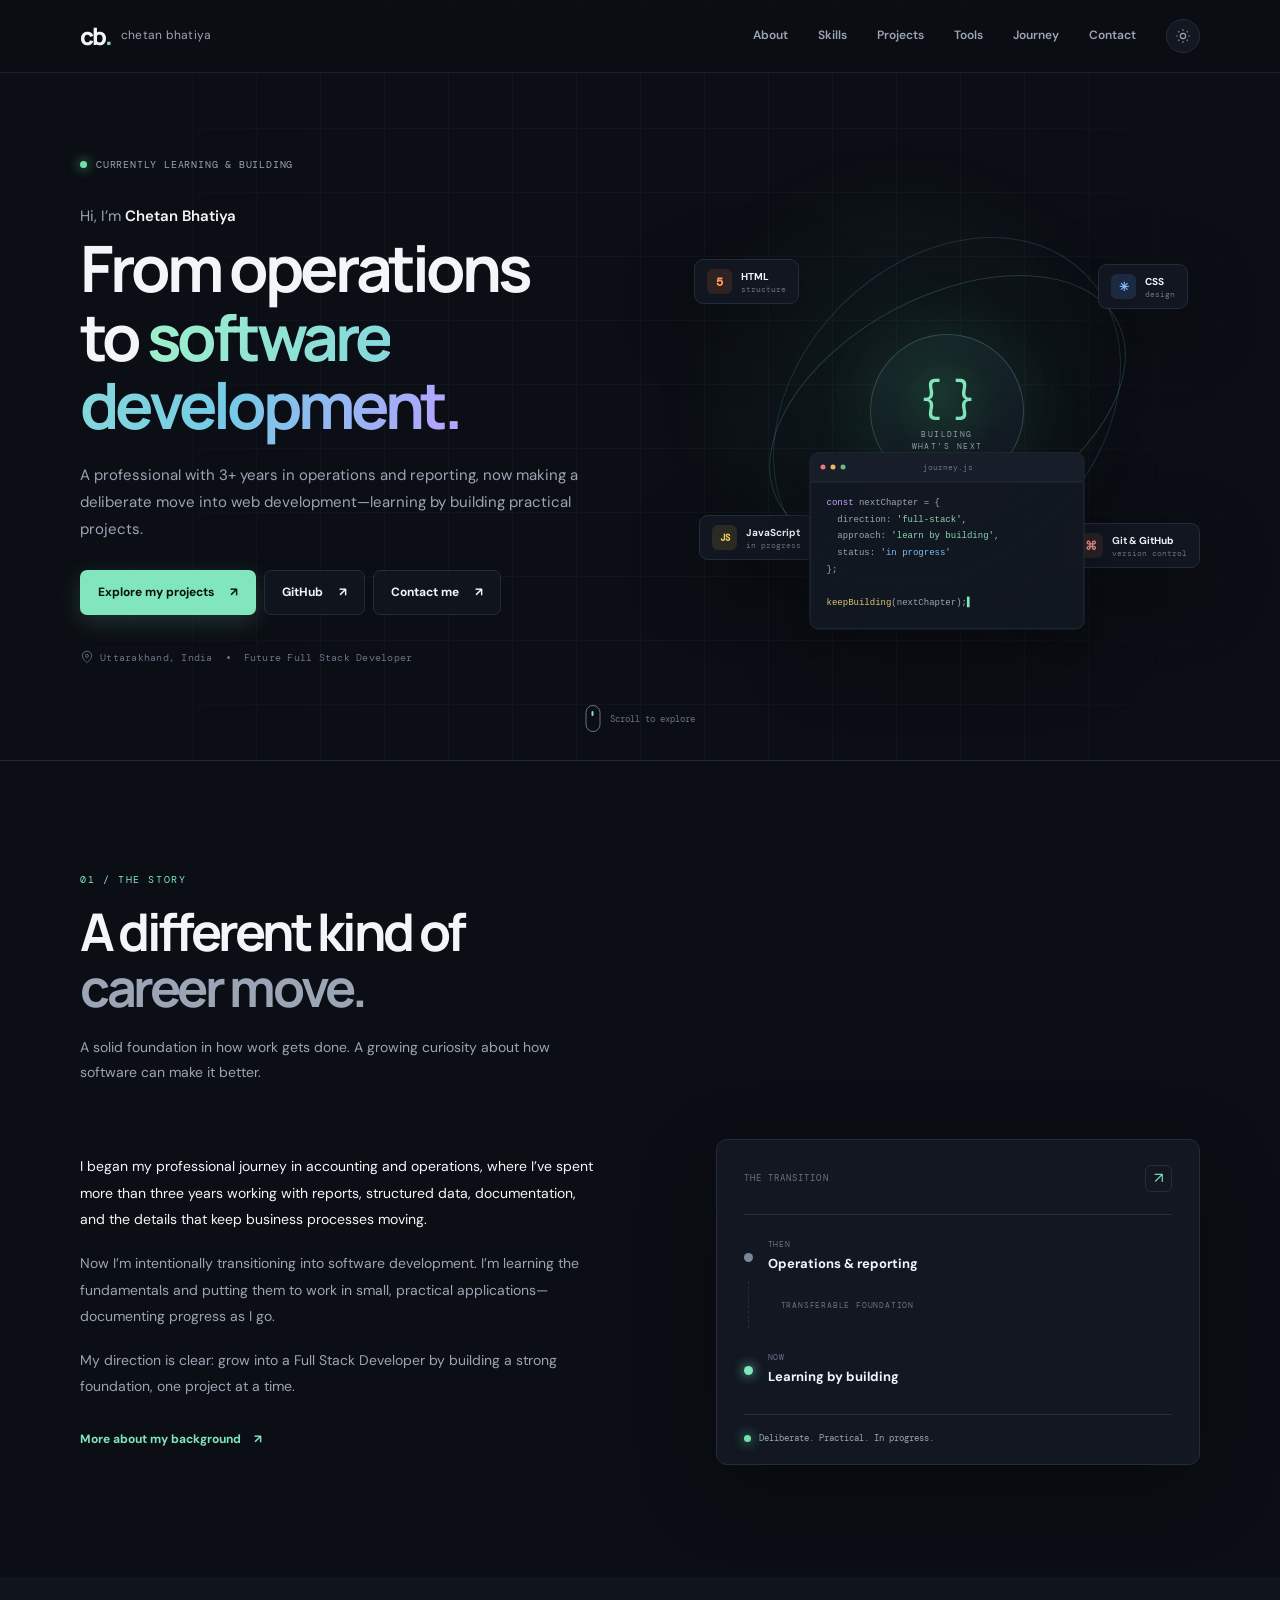
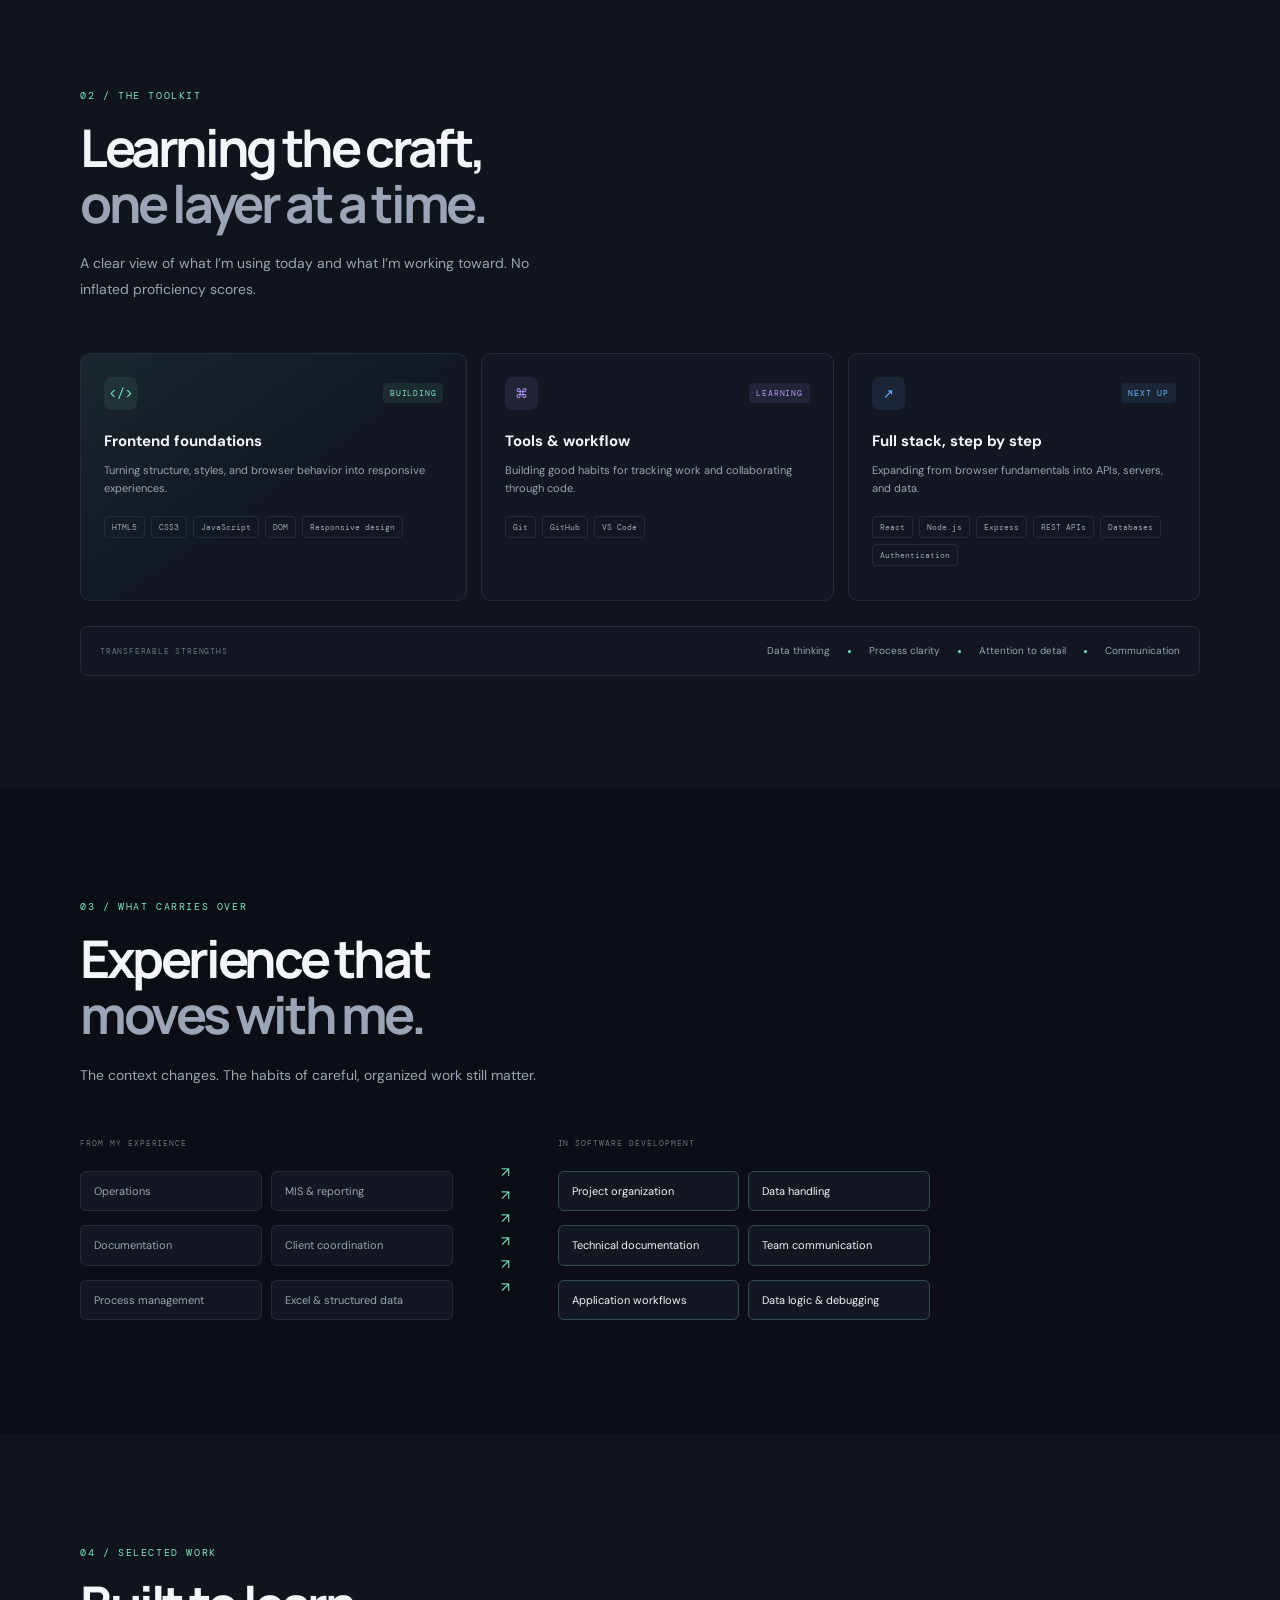
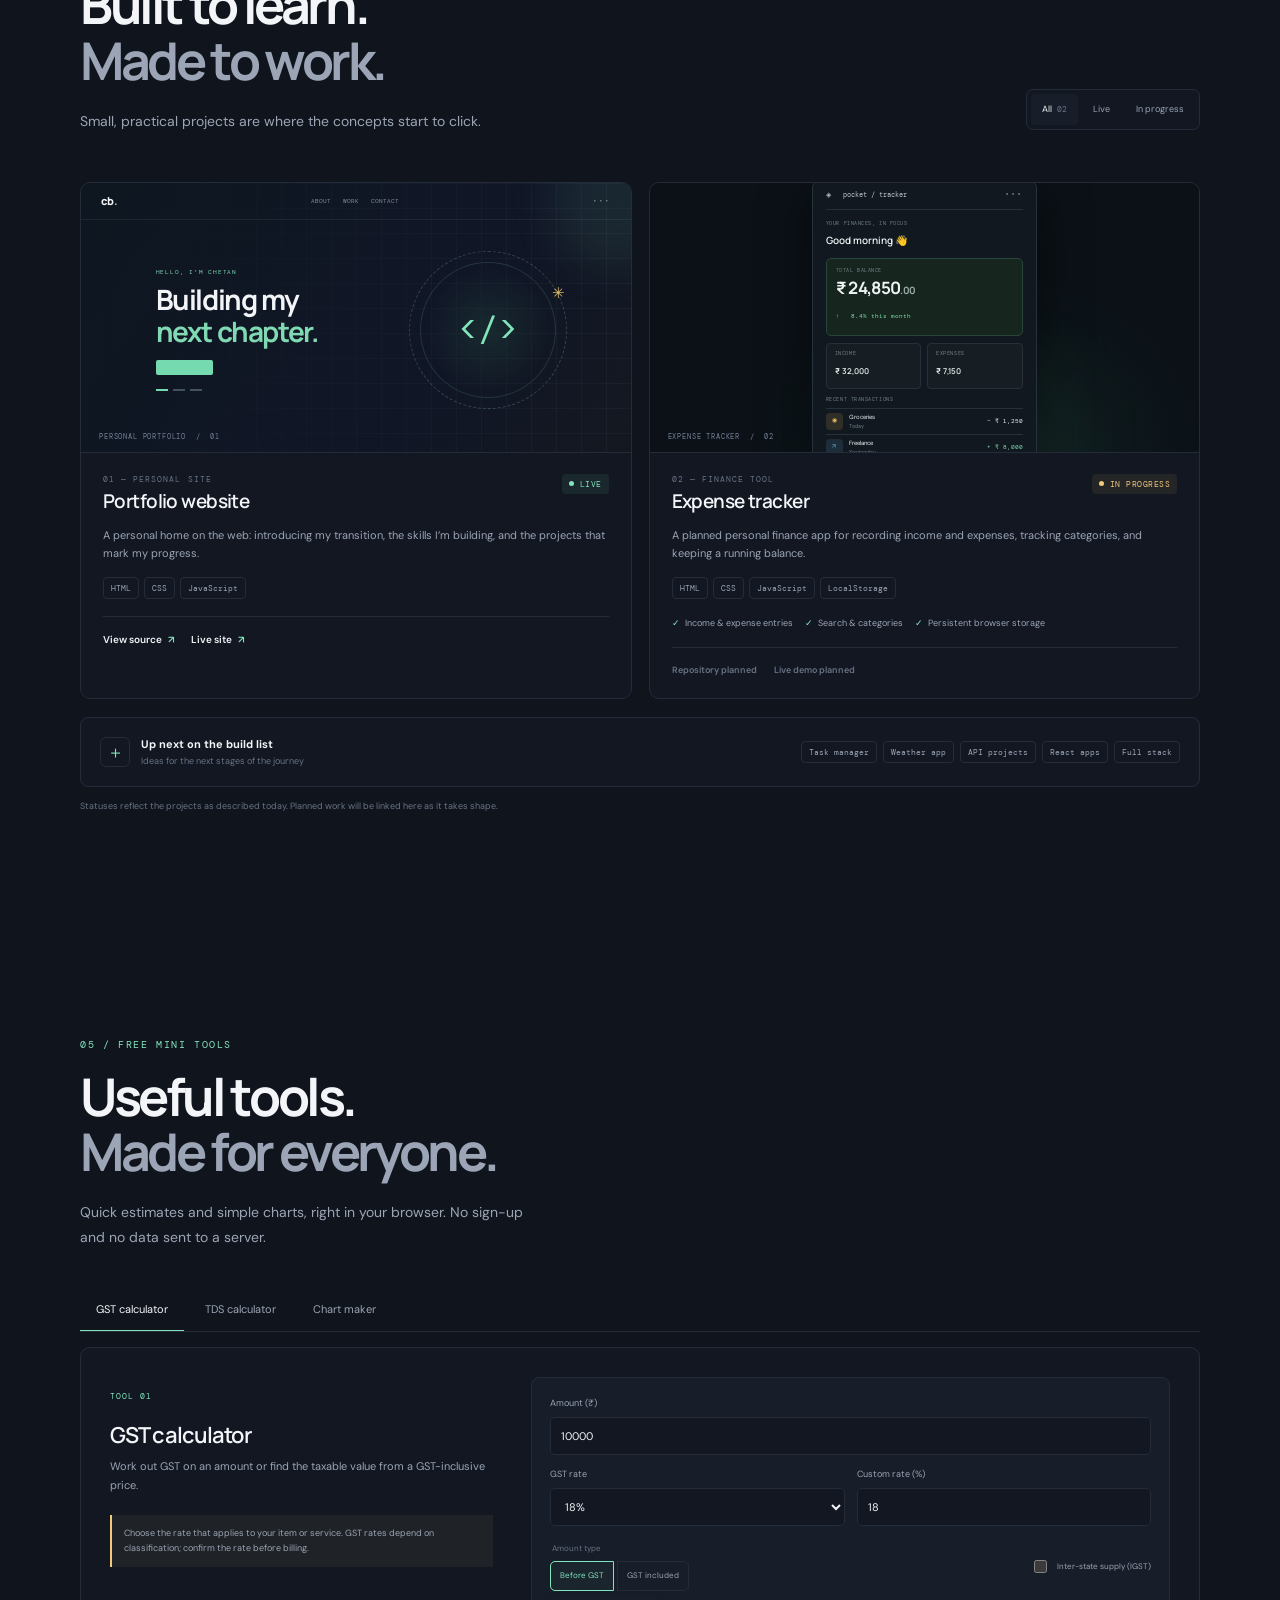
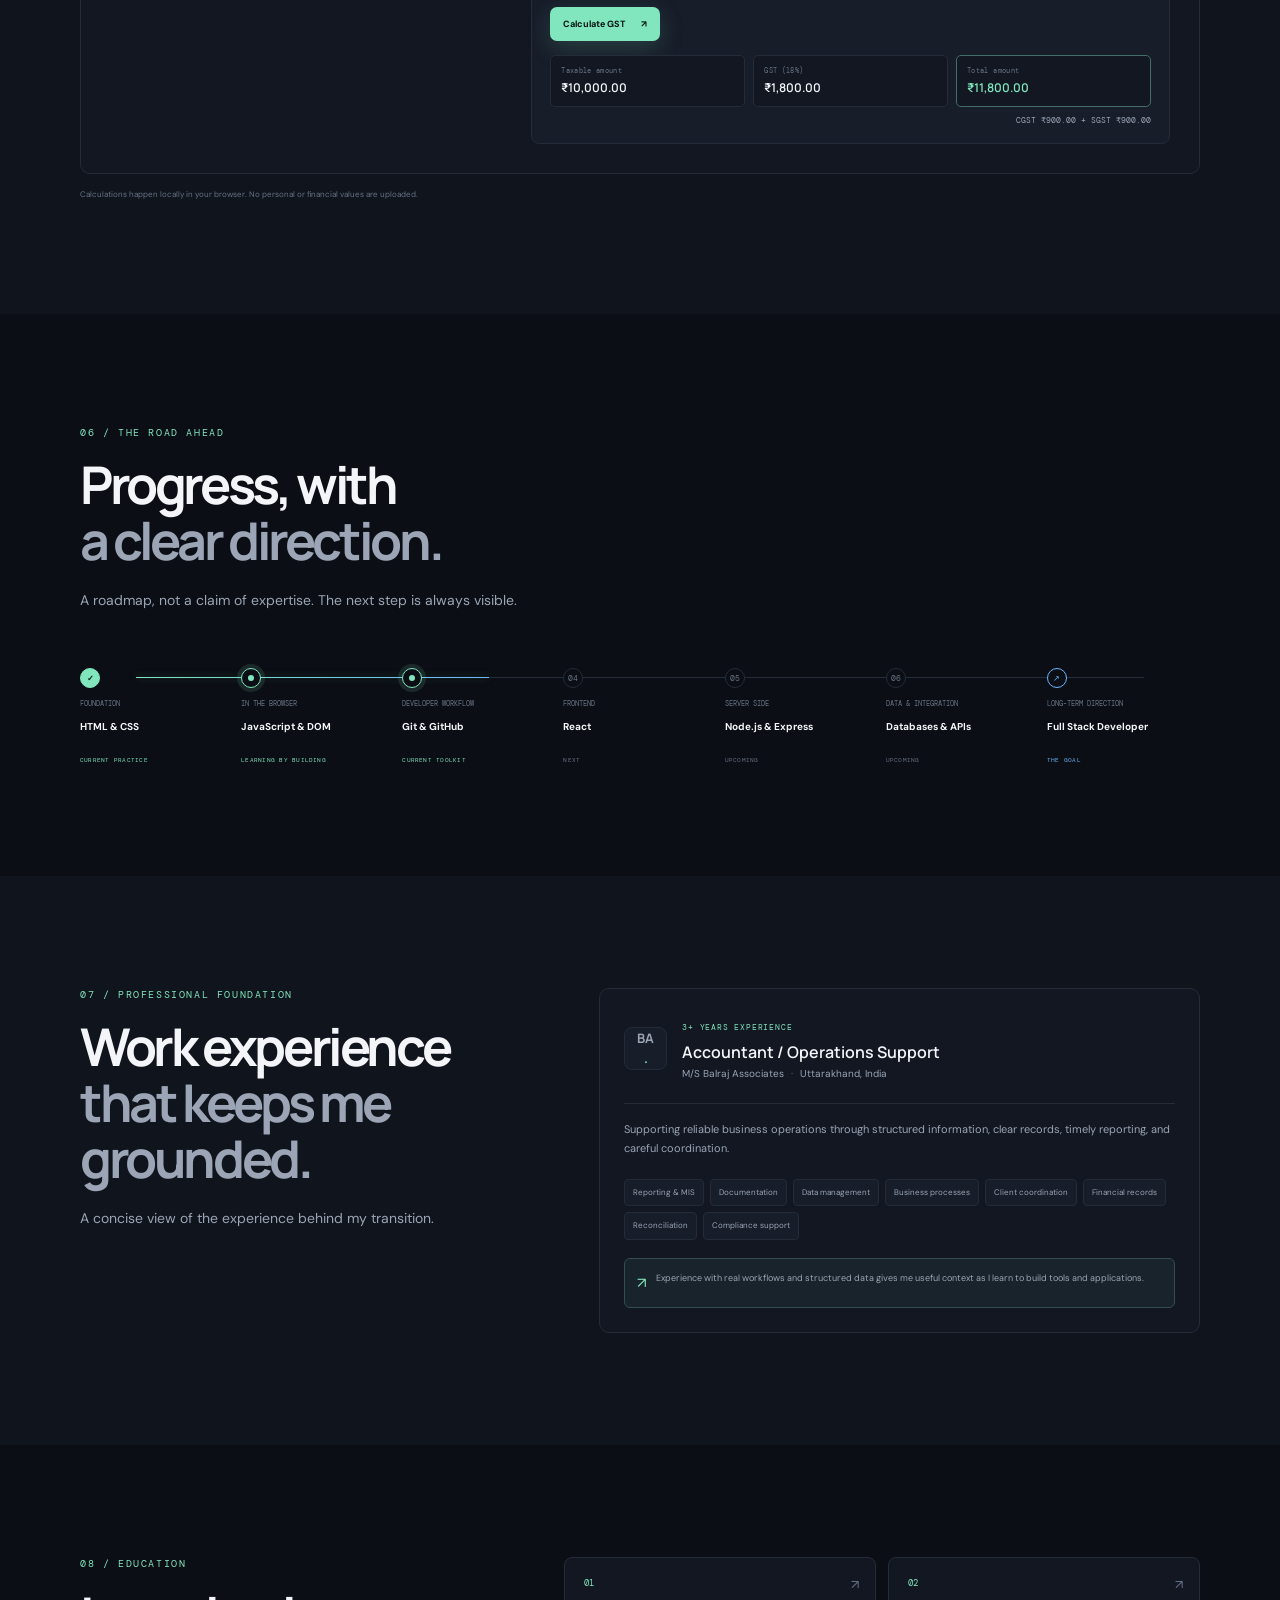
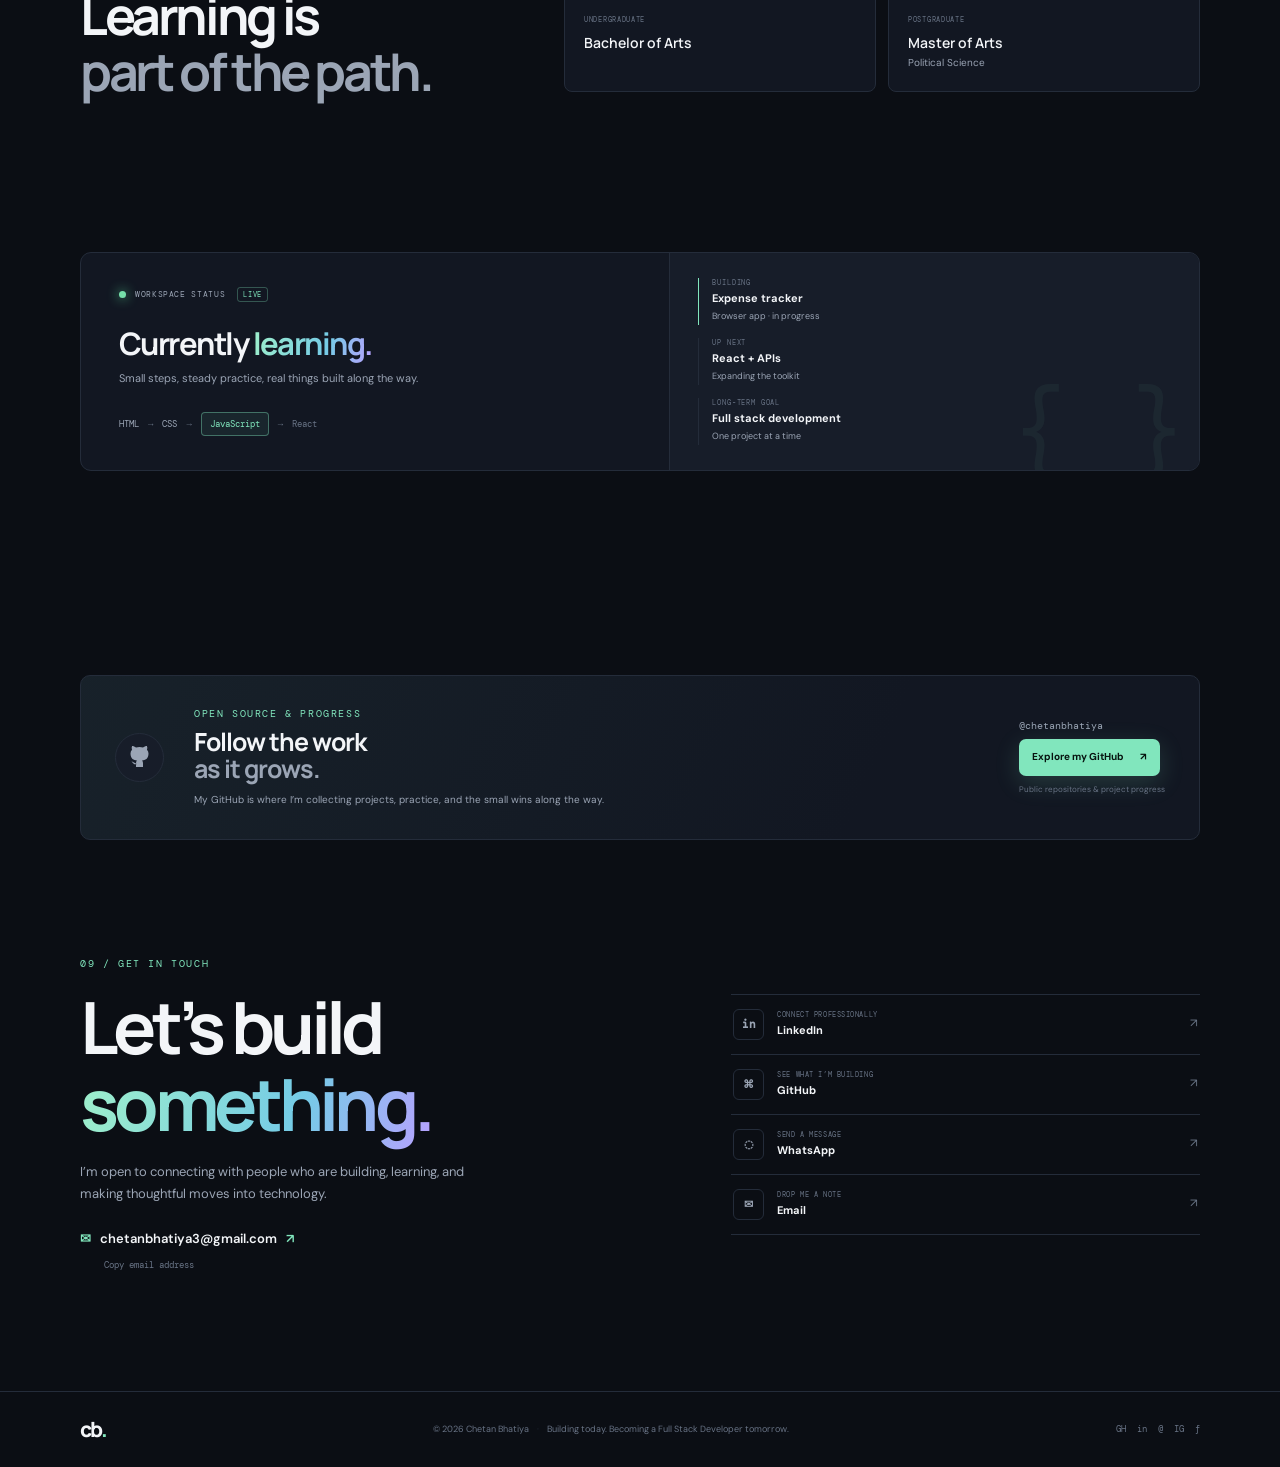
==== commit a743c209: "Add files via upload" ====
--- a/index.html
+++ b/index.html
@@ -35,7 +35,7 @@
       <a class="brand" href="#home" aria-label="Chetan Bhatiya home"><span class="brand-mark">cb<span>.</span></span><span class="brand-name">chetan bhatiya</span></a>
       <button class="menu-toggle" aria-expanded="false" aria-controls="nav-links" aria-label="Open navigation"><span></span><span></span></button>
       <div class="nav-links" id="nav-links">
-        <a href="#about">About</a><a href="#skills">Skills</a><a href="#projects">Projects</a><a href="#journey">Journey</a><a href="#contact">Contact</a>
+        <a href="#about">About</a><a href="#skills">Skills</a><a href="#projects">Projects</a><a href="#tools">Tools</a><a href="#journey">Journey</a><a href="#contact">Contact</a>
         <button class="theme-toggle" type="button" aria-label="Switch to light theme" title="Toggle color theme"><svg class="sun" viewBox="0 0 24 24" aria-hidden="true"><circle cx="12" cy="12" r="4"/><path d="M12 2v2m0 16v2M4.93 4.93l1.42 1.42m11.3 11.3 1.42 1.42M2 12h2m16 0h2M4.93 19.07l1.42-1.42m11.3-11.3 1.42-1.42"/></svg></button>
       </div>
     </nav>
@@ -96,20 +96,29 @@
       <p class="project-footnote">Statuses reflect the projects as described today. Planned work will be linked here as it takes shape.</p>
     </div></section>
 
+    <section class="section tools-section" id="tools"><div class="container">
+      <div class="section-heading reveal"><p class="section-kicker">05 / FREE MINI TOOLS</p><h2>Useful tools.<br><span class="muted-heading">Made for everyone.</span></h2><p class="section-lede">Quick estimates and simple charts, right in your browser. No sign-up and no data sent to a server.</p></div>
+      <div class="tool-tabs reveal" role="tablist" aria-label="Choose a tool"><button class="tool-tab active" id="tab-gst" role="tab" aria-selected="true" aria-controls="panel-gst">GST calculator</button><button class="tool-tab" id="tab-tds" role="tab" aria-selected="false" aria-controls="panel-tds">TDS calculator</button><button class="tool-tab" id="tab-chart" role="tab" aria-selected="false" aria-controls="panel-chart">Chart maker</button></div>
+      <div class="tool-panel reveal" id="panel-gst" role="tabpanel" aria-labelledby="tab-gst"><div class="tool-panel-copy"><span class="tool-index">TOOL 01</span><h3>GST calculator</h3><p>Work out GST on an amount or find the taxable value from a GST-inclusive price.</p><div class="tool-note">Choose the rate that applies to your item or service. GST rates depend on classification; confirm the rate before billing.</div></div><form class="tool-form" id="gst-form"><div class="tool-fields"><label>Amount (₹)<input id="gst-amount" type="number" min="0" step="0.01" value="10000" inputmode="decimal"></label><label>GST rate<select id="gst-rate"><option value="0">0%</option><option value="5">5%</option><option value="12">12%</option><option value="18" selected>18%</option><option value="28">28%</option><option value="custom">Custom rate</option></select></label><label id="gst-custom-wrap" hidden>Custom rate (%)<input id="gst-custom" type="number" min="0" max="100" step="0.01" value="18" inputmode="decimal"></label></div><div class="tool-control-row"><fieldset class="segmented"><legend>Amount type</legend><label><input type="radio" name="gst-mode" value="exclusive" checked><span>Before GST</span></label><label><input type="radio" name="gst-mode" value="inclusive"><span>GST included</span></label></fieldset><label class="check-control"><input type="checkbox" id="gst-interstate"><span>Inter-state supply (IGST)</span></label></div><button class="button button-primary tool-submit" type="submit">Calculate GST <span>↗</span></button><div class="result-grid" id="gst-result" aria-live="polite"><div><small>Taxable amount</small><strong id="gst-taxable">₹10,000.00</strong></div><div><small id="gst-label">GST (18%)</small><strong id="gst-tax">₹1,800.00</strong></div><div class="result-total"><small>Total amount</small><strong id="gst-total">₹11,800.00</strong></div><p class="gst-split" id="gst-split">CGST ₹900.00 + SGST ₹900.00</p></div></form></div>
+      <div class="tool-panel reveal" id="panel-tds" role="tabpanel" aria-labelledby="tab-tds" hidden><div class="tool-panel-copy"><span class="tool-index">TOOL 02</span><h3>TDS quick estimate</h3><p>Estimate withholding for selected common resident payments using the rules applicable from 1 April 2026.</p><div class="tool-note">This tool covers selected cases only. Thresholds, payer type, PAN, certificates, surcharge, and exceptions can change the result.</div><a class="tool-source" href="https://www.incometaxindia.gov.in/documents/20117/42998/Section-393_2026-03-27_10-53-24_00f77b_en.pdf/e3e175fc-b0b9-b1b1-b533-083cff93fcbd?t=1774632229010&amp;version=12.0" target="_blank" rel="noreferrer">Income Tax Department: Section 393 resident rate table ↗</a><br><a class="tool-source" href="https://www.incometax.gov.in/iec/foportal/help/all-topics/e-filing-services/tds-compliance" target="_blank" rel="noreferrer">Income Tax Department: TDS transition guidance ↗</a></div><form class="tool-form" id="tds-form"><div class="tool-fields"><label>Payment type<select id="tds-type"><option value="contract-individual">Contractor — individual/HUF (1%)</option><option value="contract-other">Contractor — other payee (2%)</option><option value="professional">Professional services — specified payer (10%)</option><option value="technical">Technical services — specified payer (2%)</option><option value="commission">Commission / brokerage (2%)</option><option value="rent-building">Rent — land/building, specified payer (10%)</option><option value="rent-equipment">Rent — plant/machinery, specified payer (2%)</option><option value="goods">Purchase of goods (0.1%)</option></select></label><label>Current payment (₹)<input id="tds-payment" type="number" min="0" step="0.01" value="50000" inputmode="decimal"></label><label><span id="tds-aggregate-label">Financial year total so far (₹)</span><input id="tds-aggregate" type="number" min="0" step="0.01" value="50000" inputmode="decimal"></label></div><div class="tool-result-row"><div class="tds-summary"><span id="tds-rate-label">Rate: 1%</span><small id="tds-section-label">IT Act 2025 · Section 393(1), Table 6(i)</small><p id="tds-threshold-note">Threshold details depend on payment facts.</p></div><div class="tds-amount"><small>Estimated TDS</small><strong id="tds-result">₹500.00</strong></div></div><p class="tool-disclaimer">Illustrative estimate only. This estimates tax on the payment you enter once its applicable threshold is met; it does not decide applicability for you. Verify payer/payee category, PAN, declarations, certificates, exceptions, and filing treatment before use.</p></form></div>
+      <div class="tool-panel chart-panel reveal" id="panel-chart" role="tabpanel" aria-labelledby="tab-chart" hidden><div class="tool-panel-copy"><span class="tool-index">TOOL 03</span><h3>Quick chart maker</h3><p>Enter a few labels and values to turn simple data into a chart. Useful for monthly totals, expense categories, or report drafts.</p><div class="tool-note">Your entries stay in this page. Download the chart as an SVG image when you’re ready.</div></div><div class="tool-form chart-tool"><div id="chart-rows" class="chart-rows"><label class="chart-row"><span>Label</span><input aria-label="Chart label 1" value="Income"><span>Value</span><input aria-label="Chart value 1" type="number" min="0" step="any" value="32000"><button type="button" class="remove-chart-row" aria-label="Remove row 1" disabled>×</button></label><label class="chart-row"><span>Label</span><input aria-label="Chart label 2" value="Expenses"><span>Value</span><input aria-label="Chart value 2" type="number" min="0" step="any" value="7150"><button type="button" class="remove-chart-row" aria-label="Remove row 2">×</button></label><label class="chart-row"><span>Label</span><input aria-label="Chart label 3" value="Savings"><span>Value</span><input aria-label="Chart value 3" type="number" min="0" step="any" value="24850"><button type="button" class="remove-chart-row" aria-label="Remove row 3">×</button></label></div><div class="chart-actions"><button class="button button-quiet" id="add-chart-row" type="button">＋ Add row</button><label>Chart title<input id="chart-title" value="Monthly snapshot" maxlength="48"></label></div><div class="chart-preview" id="chart-preview" role="img" aria-label="Chart preview"></div><button class="button button-primary tool-submit" id="download-chart" type="button">Download chart (SVG) <span>↓</span></button></div></div>
+      <p class="tools-footer">Calculations happen locally in your browser. No personal or financial values are uploaded.</p>
+    </div></section>
+
     <section class="section roadmap-section" id="journey"><div class="container">
-      <div class="section-heading reveal"><p class="section-kicker">05 / THE ROAD AHEAD</p><h2>Progress, with<br><span class="muted-heading">a clear direction.</span></h2><p class="section-lede">A roadmap, not a claim of expertise. The next step is always visible.</p></div>
+      <div class="section-heading reveal"><p class="section-kicker">06 / THE ROAD AHEAD</p><h2>Progress, with<br><span class="muted-heading">a clear direction.</span></h2><p class="section-lede">A roadmap, not a claim of expertise. The next step is always visible.</p></div>
       <div class="roadmap reveal"><div class="roadmap-track"><span class="track-progress"></span></div><article class="road-step done"><span class="road-node">✓</span><div class="road-content"><small>FOUNDATION</small><strong>HTML &amp; CSS</strong><span class="road-state">CURRENT PRACTICE</span></div></article><article class="road-step current"><span class="road-node"><i></i></span><div class="road-content"><small>IN THE BROWSER</small><strong>JavaScript &amp; DOM</strong><span class="road-state">LEARNING BY BUILDING</span></div></article><article class="road-step current"><span class="road-node"><i></i></span><div class="road-content"><small>DEVELOPER WORKFLOW</small><strong>Git &amp; GitHub</strong><span class="road-state">CURRENT TOOLKIT</span></div></article><article class="road-step next"><span class="road-node">04</span><div class="road-content"><small>FRONTEND</small><strong>React</strong><span class="road-state">NEXT</span></div></article><article class="road-step next"><span class="road-node">05</span><div class="road-content"><small>SERVER SIDE</small><strong>Node.js &amp; Express</strong><span class="road-state">UPCOMING</span></div></article><article class="road-step next"><span class="road-node">06</span><div class="road-content"><small>DATA &amp; INTEGRATION</small><strong>Databases &amp; APIs</strong><span class="road-state">UPCOMING</span></div></article><article class="road-step destination"><span class="road-node">↗</span><div class="road-content"><small>LONG-TERM DIRECTION</small><strong>Full Stack Developer</strong><span class="road-state">THE GOAL</span></div></article></div>
     </div></section>
 
-    <section class="section experience-section" id="experience"><div class="container experience-layout"><div class="section-heading reveal"><p class="section-kicker">06 / PROFESSIONAL FOUNDATION</p><h2>Work experience<br><span class="muted-heading">that keeps me grounded.</span></h2><p class="section-lede">A concise view of the experience behind my transition.</p></div><article class="experience-card reveal"><div class="experience-top"><div class="company-mark">BA<span>.</span></div><div><span class="experience-dates">3+ YEARS EXPERIENCE</span><h3>Accountant / Operations Support</h3><p>M/S Balraj Associates <span>·</span> Uttarakhand, India</p></div></div><p class="experience-summary">Supporting reliable business operations through structured information, clear records, timely reporting, and careful coordination.</p><div class="experience-pills"><span>Reporting &amp; MIS</span><span>Documentation</span><span>Data management</span><span>Business processes</span><span>Client coordination</span><span>Financial records</span><span>Reconciliation</span><span>Compliance support</span></div><div class="experience-takeaway"><span>↗</span><p>Experience with real workflows and structured data gives me useful context as I learn to build tools and applications.</p></div></article></div></section>
+    <section class="section experience-section" id="experience"><div class="container experience-layout"><div class="section-heading reveal"><p class="section-kicker">07 / PROFESSIONAL FOUNDATION</p><h2>Work experience<br><span class="muted-heading">that keeps me grounded.</span></h2><p class="section-lede">A concise view of the experience behind my transition.</p></div><article class="experience-card reveal"><div class="experience-top"><div class="company-mark">BA<span>.</span></div><div><span class="experience-dates">3+ YEARS EXPERIENCE</span><h3>Accountant / Operations Support</h3><p>M/S Balraj Associates <span>·</span> Uttarakhand, India</p></div></div><p class="experience-summary">Supporting reliable business operations through structured information, clear records, timely reporting, and careful coordination.</p><div class="experience-pills"><span>Reporting &amp; MIS</span><span>Documentation</span><span>Data management</span><span>Business processes</span><span>Client coordination</span><span>Financial records</span><span>Reconciliation</span><span>Compliance support</span></div><div class="experience-takeaway"><span>↗</span><p>Experience with real workflows and structured data gives me useful context as I learn to build tools and applications.</p></div></article></div></section>
 
-    <section class="section education-section"><div class="container education-layout"><div class="section-heading reveal"><p class="section-kicker">07 / EDUCATION</p><h2>Learning is<br><span class="muted-heading">part of the path.</span></h2></div><div class="education-cards reveal"><article><span class="education-icon">01</span><div><small>UNDERGRADUATE</small><h3>Bachelor of Arts</h3></div><span class="education-mark">↗</span></article><article><span class="education-icon">02</span><div><small>POSTGRADUATE</small><h3>Master of Arts</h3><p>Political Science</p></div><span class="education-mark">↗</span></article></div></div></section>
+    <section class="section education-section"><div class="container education-layout"><div class="section-heading reveal"><p class="section-kicker">08 / EDUCATION</p><h2>Learning is<br><span class="muted-heading">part of the path.</span></h2></div><div class="education-cards reveal"><article><span class="education-icon">01</span><div><small>UNDERGRADUATE</small><h3>Bachelor of Arts</h3></div><span class="education-mark">↗</span></article><article><span class="education-icon">02</span><div><small>POSTGRADUATE</small><h3>Master of Arts</h3><p>Political Science</p></div><span class="education-mark">↗</span></article></div></div></section>
 
     <section class="section status-section"><div class="container"><div class="live-panel reveal"><div class="live-left"><div class="live-header"><span class="status-dot"></span><span>WORKSPACE STATUS</span><span class="live-now">LIVE</span></div><h2>Currently <span class="gradient-text">learning.</span></h2><p>Small steps, steady practice, real things built along the way.</p><div class="learning-flow"><span class="flow-done">HTML</span><i>→</i><span class="flow-done">CSS</span><i>→</i><span class="flow-current">JavaScript</span><i>→</i><span class="flow-next">React</span></div></div><div class="live-right"><div><small>BUILDING</small><strong>Expense tracker</strong><span>Browser app · in progress</span></div><div><small>UP NEXT</small><strong>React + APIs</strong><span>Expanding the toolkit</span></div><div><small>LONG-TERM GOAL</small><strong>Full stack development</strong><span>One project at a time</span></div><span class="panel-decoration" aria-hidden="true">{ }</span></div></div></div></section>
 
     <section class="section github-section"><div class="container github-layout reveal"><div class="github-icon"><svg viewBox="0 0 24 24" aria-hidden="true"><path d="M9 19c-4.3 1.4-4.3-2.5-6-3m12 6v-3.87a3.37 3.37 0 0 0-.94-2.61c3.14-.35 6.44-1.54 6.44-7A5.44 5.44 0 0 0 19 4.77 5.07 5.07 0 0 0 18.91 1S17.73.65 15 2.48a13.38 13.38 0 0 0-7 0C5.27.65 4.09 1 4.09 1A5.07 5.07 0 0 0 4 4.77a5.44 5.44 0 0 0-1.5 3.78c0 5.42 3.3 6.61 6.44 7A3.37 3.37 0 0 0 8 18.13V22"/></svg></div><div><p class="section-kicker">OPEN SOURCE &amp; PROGRESS</p><h2>Follow the work<br><span class="muted-heading">as it grows.</span></h2><p>My GitHub is where I’m collecting projects, practice, and the small wins along the way.</p></div><div class="github-cta"><span class="github-handle">@chetanbhatiya</span><a class="button button-primary" href="https://github.com/chetanbhatiya" target="_blank" rel="noreferrer">Explore my GitHub <span>↗</span></a><small>Public repositories &amp; project progress</small></div></div></section>
 
-    <section class="section contact-section" id="contact"><div class="container contact-layout"><div class="contact-copy reveal"><p class="section-kicker">08 / GET IN TOUCH</p><h2>Let’s build<br><span class="gradient-text">something.</span></h2><p>I’m open to connecting with people who are building, learning, and making thoughtful moves into technology.</p><a class="email-link" href="mailto:chetanbhatiya3@gmail.com"><span>✉</span> chetanbhatiya3@gmail.com <span class="email-arrow">↗</span></a><button class="copy-email" type="button" data-copy-email="chetanbhatiya3@gmail.com">Copy email address</button></div><div class="contact-links reveal"><a href="https://www.linkedin.com/in/chetan-bhatiya-72a6a1225" target="_blank" rel="noreferrer"><span class="contact-link-icon">in</span><span><small>CONNECT PROFESSIONALLY</small><strong>LinkedIn</strong></span><b>↗</b></a><a href="https://github.com/chetanbhatiya" target="_blank" rel="noreferrer"><span class="contact-link-icon">⌘</span><span><small>SEE WHAT I’M BUILDING</small><strong>GitHub</strong></span><b>↗</b></a><a href="https://wa.me/918126719994" target="_blank" rel="noreferrer"><span class="contact-link-icon">◌</span><span><small>SEND A MESSAGE</small><strong>WhatsApp</strong></span><b>↗</b></a><a href="mailto:chetanbhatiya3@gmail.com"><span class="contact-link-icon">✉</span><span><small>DROP ME A NOTE</small><strong>Email</strong></span><b>↗</b></a></div></div></section>
+    <section class="section contact-section" id="contact"><div class="container contact-layout"><div class="contact-copy reveal"><p class="section-kicker">09 / GET IN TOUCH</p><h2>Let’s build<br><span class="gradient-text">something.</span></h2><p>I’m open to connecting with people who are building, learning, and making thoughtful moves into technology.</p><a class="email-link" href="mailto:chetanbhatiya3@gmail.com"><span>✉</span> chetanbhatiya3@gmail.com <span class="email-arrow">↗</span></a><button class="copy-email" type="button" data-copy-email="chetanbhatiya3@gmail.com">Copy email address</button></div><div class="contact-links reveal"><a href="https://www.linkedin.com/in/chetan-bhatiya-72a6a1225" target="_blank" rel="noreferrer"><span class="contact-link-icon">in</span><span><small>CONNECT PROFESSIONALLY</small><strong>LinkedIn</strong></span><b>↗</b></a><a href="https://github.com/chetanbhatiya" target="_blank" rel="noreferrer"><span class="contact-link-icon">⌘</span><span><small>SEE WHAT I’M BUILDING</small><strong>GitHub</strong></span><b>↗</b></a><a href="https://wa.me/918126719994" target="_blank" rel="noreferrer"><span class="contact-link-icon">◌</span><span><small>SEND A MESSAGE</small><strong>WhatsApp</strong></span><b>↗</b></a><a href="mailto:chetanbhatiya3@gmail.com"><span class="contact-link-icon">✉</span><span><small>DROP ME A NOTE</small><strong>Email</strong></span><b>↗</b></a></div></div></section>
   </main>
   <footer class="site-footer"><div class="container footer-inner"><a class="brand" href="#home"><span class="brand-mark">cb<span>.</span></span></a><p>© <span id="year">2026</span> Chetan Bhatiya <span class="footer-divider">·</span> Building today. Becoming a Full Stack Developer tomorrow.</p><div class="footer-socials"><a href="https://github.com/chetanbhatiya" aria-label="GitHub" target="_blank" rel="noreferrer">GH</a><a href="https://www.linkedin.com/in/chetan-bhatiya-72a6a1225" aria-label="LinkedIn" target="_blank" rel="noreferrer">in</a><a href="mailto:chetanbhatiya3@gmail.com" aria-label="Email">@</a><a href="https://www.instagram.com/chetan__bhatiya" aria-label="Instagram" target="_blank" rel="noreferrer">IG</a><a href="https://www.facebook.com/chetan.bhatiya.148" aria-label="Facebook" target="_blank" rel="noreferrer">f</a></div></div></footer>
   <button class="back-to-top" type="button" aria-label="Back to top">↑</button>
--- a/style.css
+++ b/style.css
@@ -21,3 +21,6 @@
 @media(max-width:380px){.hero h1{font-size:41px}.hero-visual{transform:scale(.7);height:320px;margin-top:-15px;margin-bottom:-50px}.hero-actions .button{padding-inline:9px}.bridge-col>span{font-size:7px}.education-cards h3{font-size:12px}.github-layout{padding:17px;gap:11px}}
 @media(prefers-reduced-motion:reduce){*,*::before,*::after{scroll-behavior:auto!important;animation-duration:.01ms!important;animation-iteration-count:1!important;transition-duration:.01ms!important}.reveal{opacity:1;transform:none}}
 :focus-visible{outline:2px solid var(--accent);outline-offset:3px;border-radius:3px}
+.tools-section{background:var(--bg-soft)}.tool-tabs{display:flex;gap:5px;margin-top:38px;border-bottom:1px solid var(--line);overflow-x:auto}.tool-tab{flex:none;border:0;border-bottom:2px solid transparent;margin-bottom:-1px;padding:12px 16px;background:transparent;color:var(--muted);font-size:11px;cursor:pointer}.tool-tab:hover,.tool-tab.active{color:var(--text)}.tool-tab.active{border-bottom-color:var(--accent)}.tool-panel{display:grid;grid-template-columns:.75fr 1.25fr;gap:38px;padding:29px;margin-top:15px;background:var(--surface);border:1px solid var(--line);border-radius:10px}.tool-panel[hidden]{display:none}.tool-panel-copy{padding:5px 0}.tool-index{font:8px var(--mono);letter-spacing:.13em;color:var(--accent)}.tool-panel-copy h3{font:600 22px var(--display);letter-spacing:-.04em;margin:13px 0 7px}.tool-panel-copy>p{font-size:11px;color:var(--muted);line-height:1.75;margin:0}.tool-note{margin-top:19px;padding:11px 12px;border-left:2px solid var(--yellow);background:color-mix(in srgb,var(--yellow) 6%,var(--surface));font-size:9px;line-height:1.7;color:var(--muted)}.tool-source{display:inline-block;margin-top:14px;color:var(--accent);font-size:9px}.tool-form{padding:18px;background:var(--surface-2);border:1px solid var(--line);border-radius:8px}.tool-fields{display:grid;grid-template-columns:1fr 1fr;gap:12px}.tool-fields label,.chart-actions>label{display:flex;flex-direction:column;gap:6px;font-size:9px;color:var(--muted)}.tool-fields label:first-child{grid-column:1/-1}.tool-fields input,.tool-fields select,.chart-row input,.chart-actions input{width:100%;min-height:38px;padding:8px 10px;border:1px solid var(--line);border-radius:5px;background:var(--surface);color:var(--text);font:11px var(--font)}.tool-fields select{cursor:pointer}.tool-fields input:focus,.tool-fields select:focus,.chart-row input:focus,.chart-actions input:focus{outline:1px solid var(--accent);border-color:var(--accent)}.tool-control-row{display:flex;align-items:center;justify-content:space-between;gap:12px;margin:16px 0}.segmented{display:flex;gap:3px;border:0;padding:0;margin:0}.segmented legend{font-size:8px;color:var(--subtle);margin-bottom:6px}.segmented label input{position:absolute;opacity:0;pointer-events:none}.segmented label span{display:block;padding:7px 9px;border:1px solid var(--line);color:var(--muted);font-size:8px;cursor:pointer}.segmented label:first-of-type span{border-radius:5px 0 0 5px}.segmented label:last-of-type span{border-radius:0 5px 5px 0}.segmented input:checked+span{color:var(--accent);border-color:var(--accent);background:color-mix(in srgb,var(--accent) 7%,var(--surface))}.segmented input:focus-visible+span{outline:2px solid var(--accent);outline-offset:2px}.check-control{display:flex;gap:7px;align-items:center;font-size:8px;color:var(--muted);cursor:pointer}.check-control input{accent-color:var(--accent)}.tool-submit{padding:9px 12px;font-size:9px;cursor:pointer}.result-grid{display:grid;grid-template-columns:repeat(3,1fr);gap:8px;margin-top:14px}.result-grid>div{padding:10px;background:var(--surface);border:1px solid var(--line);border-radius:5px}.result-grid small,.tds-amount small{display:block;font:7px var(--mono);letter-spacing:.05em;color:var(--subtle)}.result-grid strong{display:block;font:600 12px var(--display);margin-top:4px}.result-grid .result-total{border-color:color-mix(in srgb,var(--accent) 35%,var(--line))}.result-total strong{color:var(--accent)}.gst-split{grid-column:1/-1;margin:0;text-align:right;color:var(--muted);font:8px var(--mono)}.tool-result-row{display:grid;grid-template-columns:1fr auto;gap:15px;align-items:center;margin-top:15px;padding:13px;background:var(--surface);border:1px solid var(--line);border-radius:6px}.tds-summary>span{display:block;font:600 11px var(--display);color:var(--accent)}.tds-summary small{display:block;font:8px var(--mono);color:var(--muted);margin-top:5px}.tds-summary p{font-size:8px;color:var(--subtle);margin:7px 0 0;line-height:1.6}.tds-amount{text-align:right;min-width:95px}.tds-amount strong{display:block;font:700 18px var(--display);color:var(--accent);margin-top:4px}.tool-disclaimer,.tools-footer{font-size:8px;color:var(--subtle);line-height:1.7}.tool-disclaimer{margin:13px 0 0}.tools-footer{margin:14px 0 0}.chart-panel{grid-template-columns:.75fr 1.25fr}.chart-rows{display:grid;gap:7px}.chart-row{display:grid;grid-template-columns:30px minmax(40px,1fr) 33px minmax(55px,.8fr) 25px;gap:5px;align-items:center}.chart-row>span{font:7px var(--mono);color:var(--subtle)}.chart-row input{min-width:0;min-height:33px;font-size:9px}.remove-chart-row{width:24px;height:24px;border:1px solid var(--line);border-radius:4px;background:var(--surface);color:var(--muted);cursor:pointer}.remove-chart-row:not(:disabled):hover{color:#e98c83;border-color:#e98c83}.chart-actions{display:flex;justify-content:space-between;align-items:end;gap:10px;margin-top:12px}.chart-actions .button{padding:8px 10px;font-size:8px;white-space:nowrap}.chart-actions>label{width:min(190px,50%)}.chart-actions input{min-height:33px}.chart-preview{display:grid;gap:10px;padding:15px 12px;margin:13px 0;background:var(--surface);border:1px solid var(--line);border-radius:6px}.chart-preview-title{font:9px var(--mono);color:var(--muted);margin:0 0 2px}.chart-bar-row{display:grid;grid-template-columns:70px 1fr auto;gap:9px;align-items:center;font-size:8px;color:var(--muted)}.chart-bar-track{height:13px;background:var(--surface-2);border-radius:2px;overflow:hidden}.chart-bar{height:100%;min-width:2px;border-radius:2px;background:linear-gradient(90deg,var(--accent),var(--accent-2));transition:width .35s}.chart-bar-row strong{font:8px var(--mono);color:var(--text)}
+@media(max-width:680px){.tool-tabs{margin-top:28px}.tool-tab{padding:11px 12px;font-size:9px}.tool-panel,.chart-panel{grid-template-columns:1fr;gap:19px;padding:17px}.tool-panel-copy h3{font-size:20px;margin:8px 0}.tool-note{margin-top:12px}.tool-form{padding:13px}.tool-fields{gap:9px}.tool-control-row{align-items:end}.result-grid{gap:5px}.result-grid>div{padding:8px 6px}.result-grid small{font-size:6px}.result-grid strong{font-size:10px}.tool-result-row{padding:10px;gap:8px}.tds-amount strong{font-size:16px}.chart-row{grid-template-columns:27px minmax(40px,1fr) 30px minmax(48px,.8fr) 22px;gap:4px}.chart-actions{align-items:end}.chart-bar-row{grid-template-columns:55px 1fr auto;gap:6px}.chart-preview{padding:11px 8px}}
+@media(max-width:680px){.tool-tabs{margin-top:28px}.tool-tab{padding:11px 12px;font-size:9px}.tool-panel,.chart-panel{grid-template-columns:1fr;gap:19px;padding:17px}.tool-panel-copy h3{font-size:20px;margin:8px 0}.tool-note{margin-top:12px}.tool-form{padding:13px}.tool-fields{gap:9px}.tool-control-row{align-items:end}.result-grid{gap:5px}.result-grid>div{padding:8px 6px}.result-grid small{font-size:6px}.result-grid strong{font-size:10px}.tool-result-row{padding:10px;gap:8px}.tds-amount strong{font-size:16px}.chart-row{grid-template-columns:27px minmax(40px,1fr) 30px minmax(48px,.8fr) 22px;gap:4px}.chart-actions{align-items:end}.chart-bar-row{grid-template-columns:55px 1fr auto;gap:6px}.chart-preview{padding:11px 8px}}
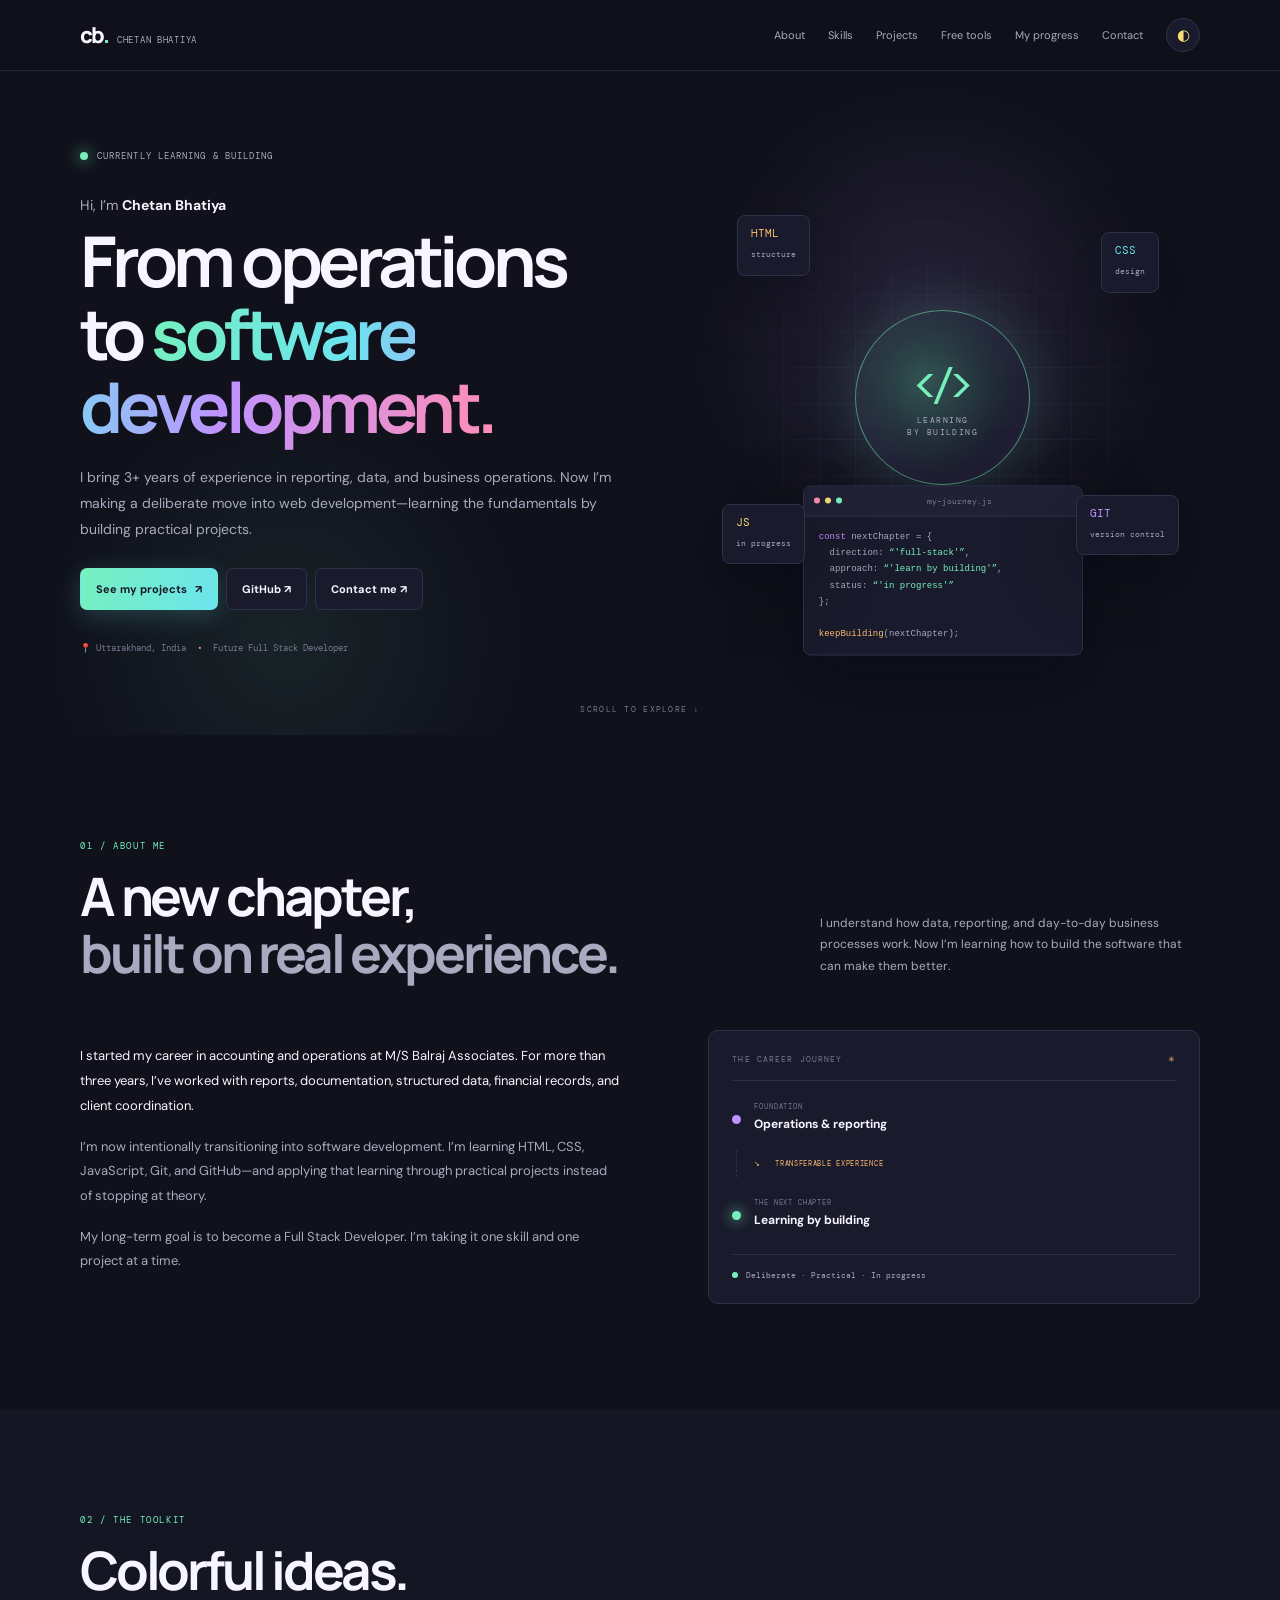
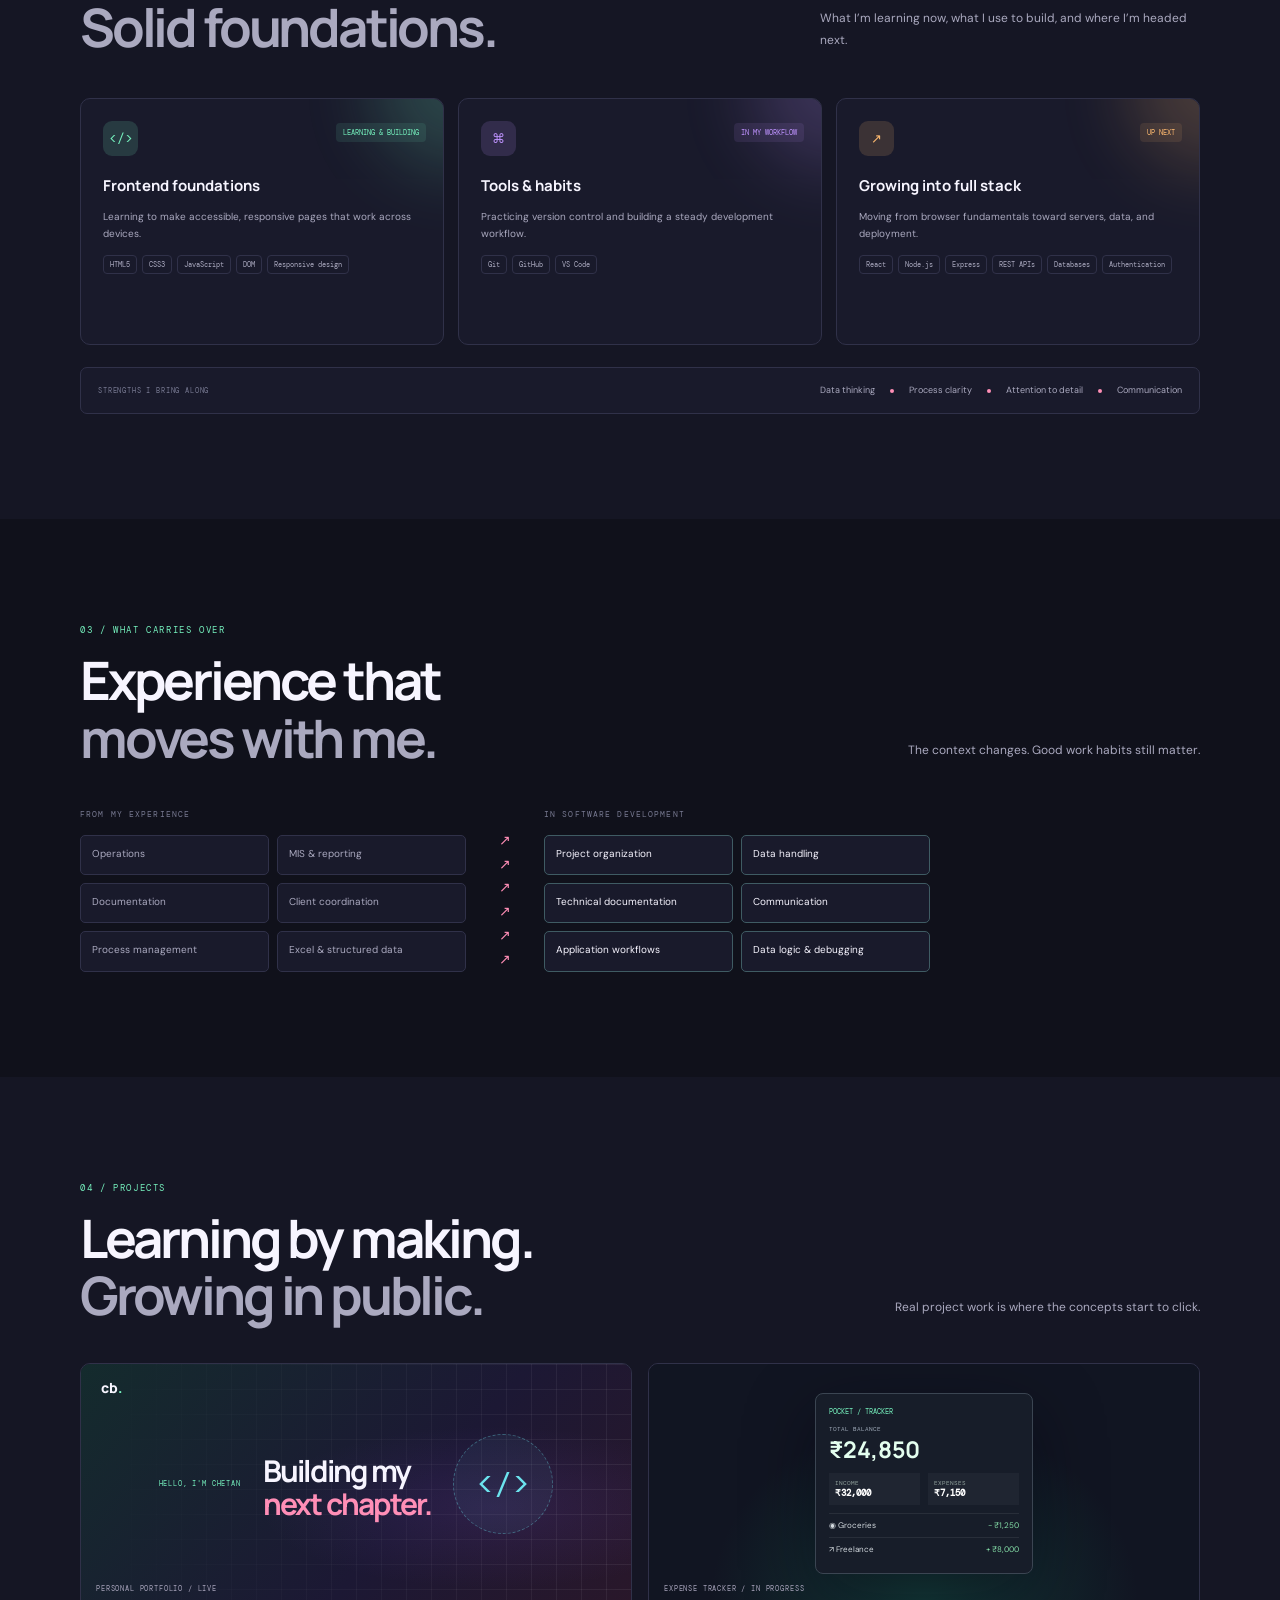
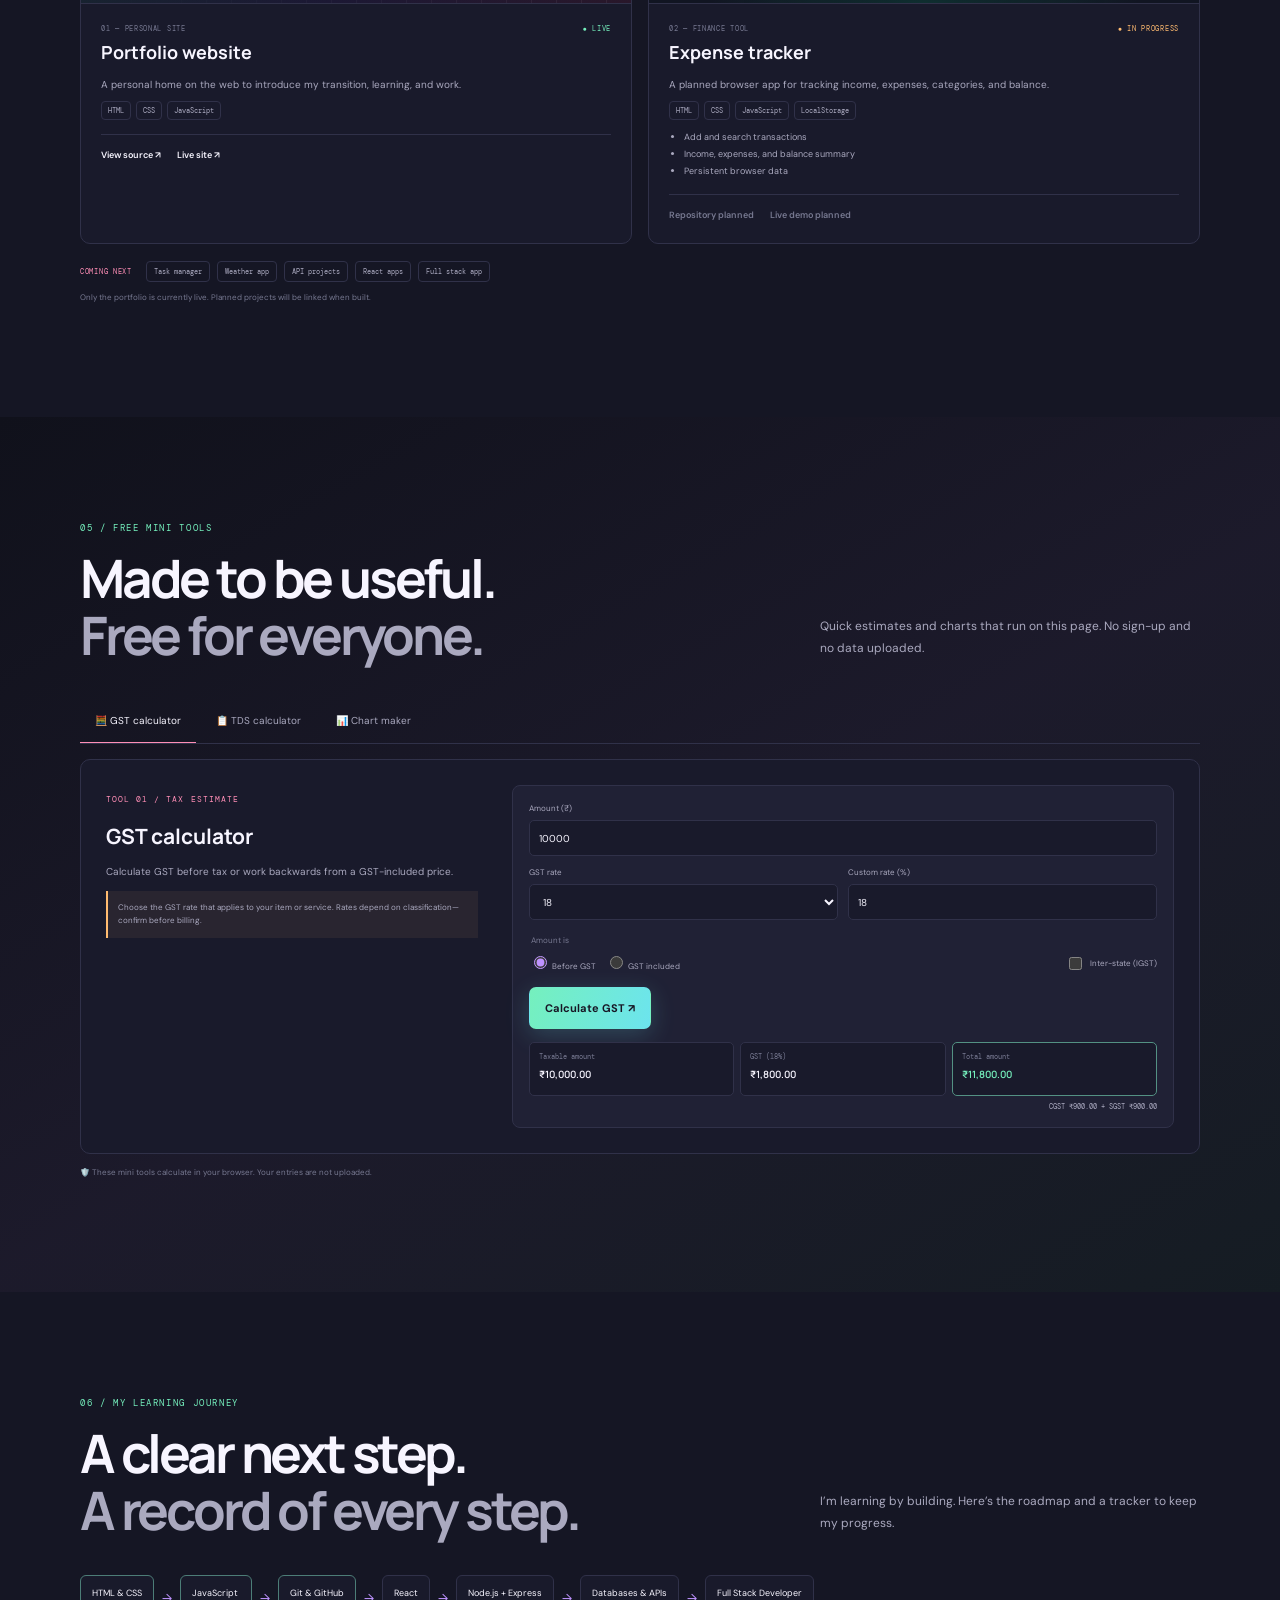
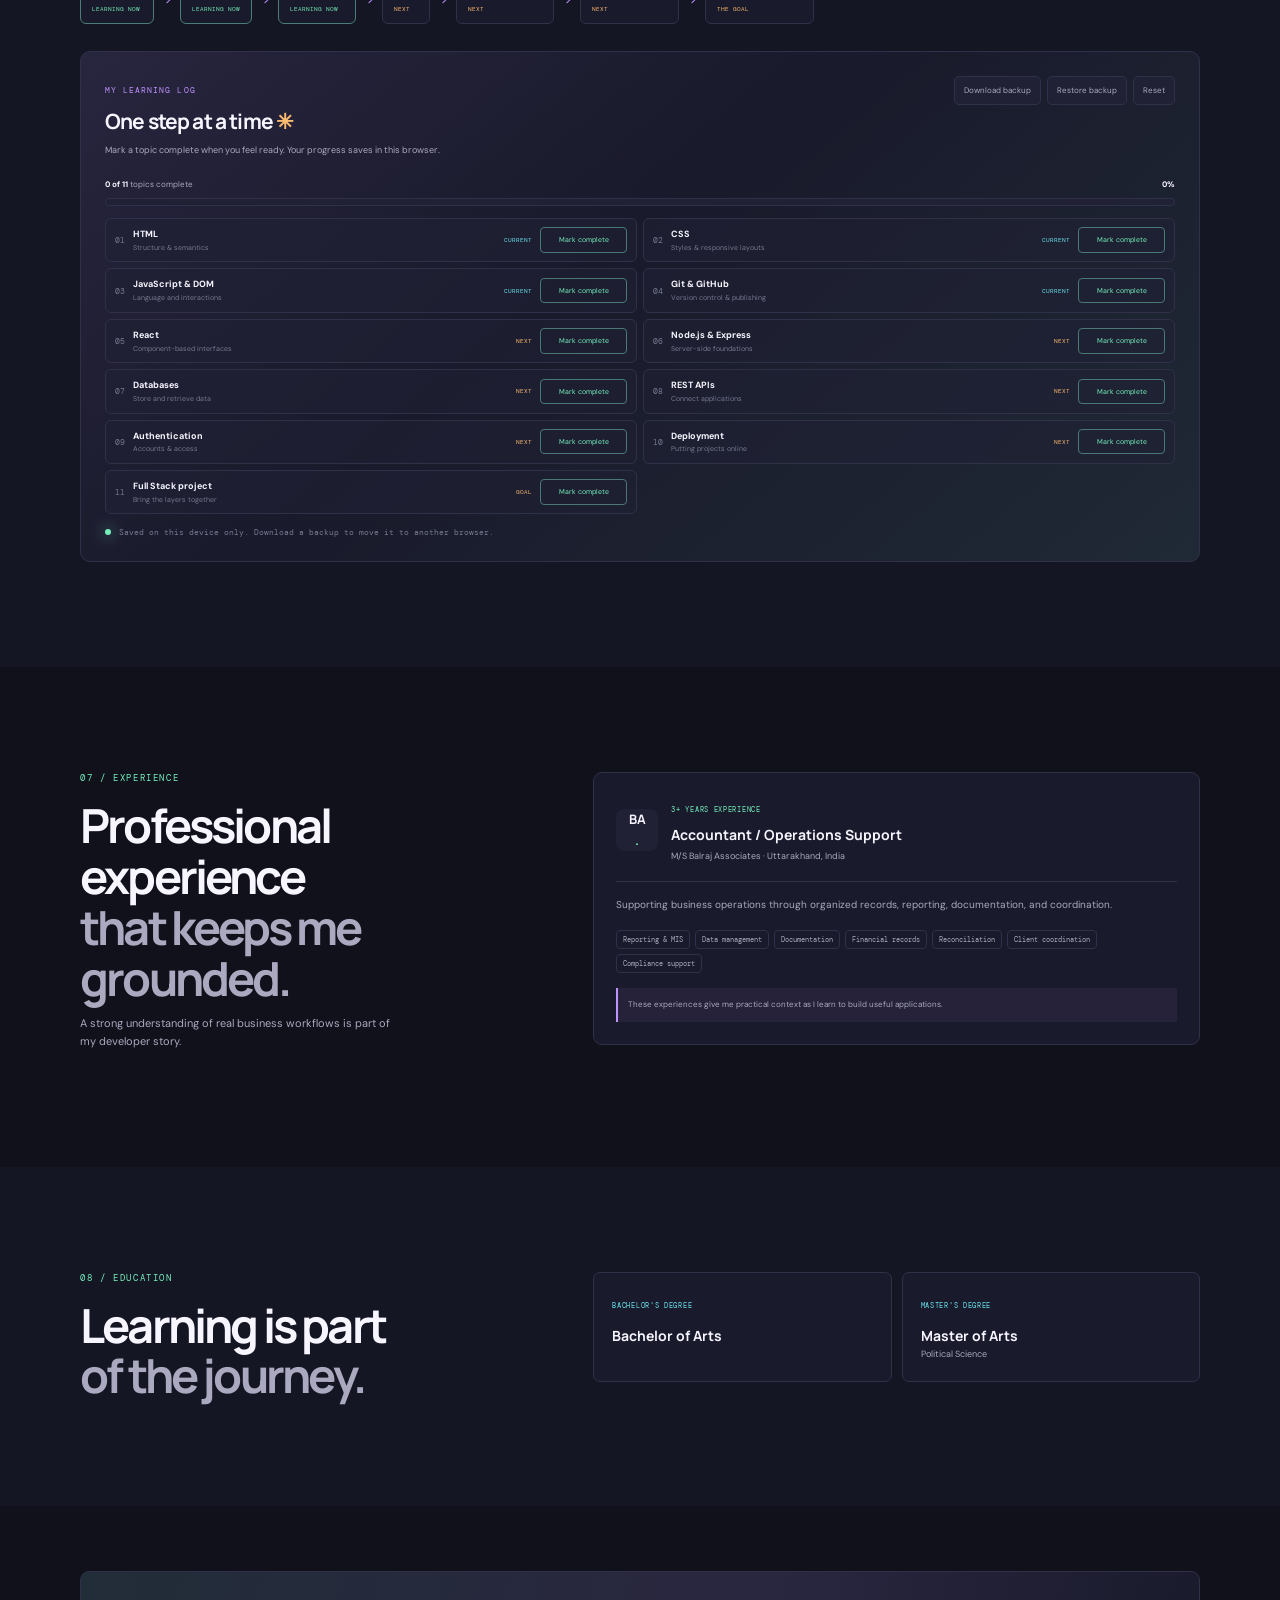
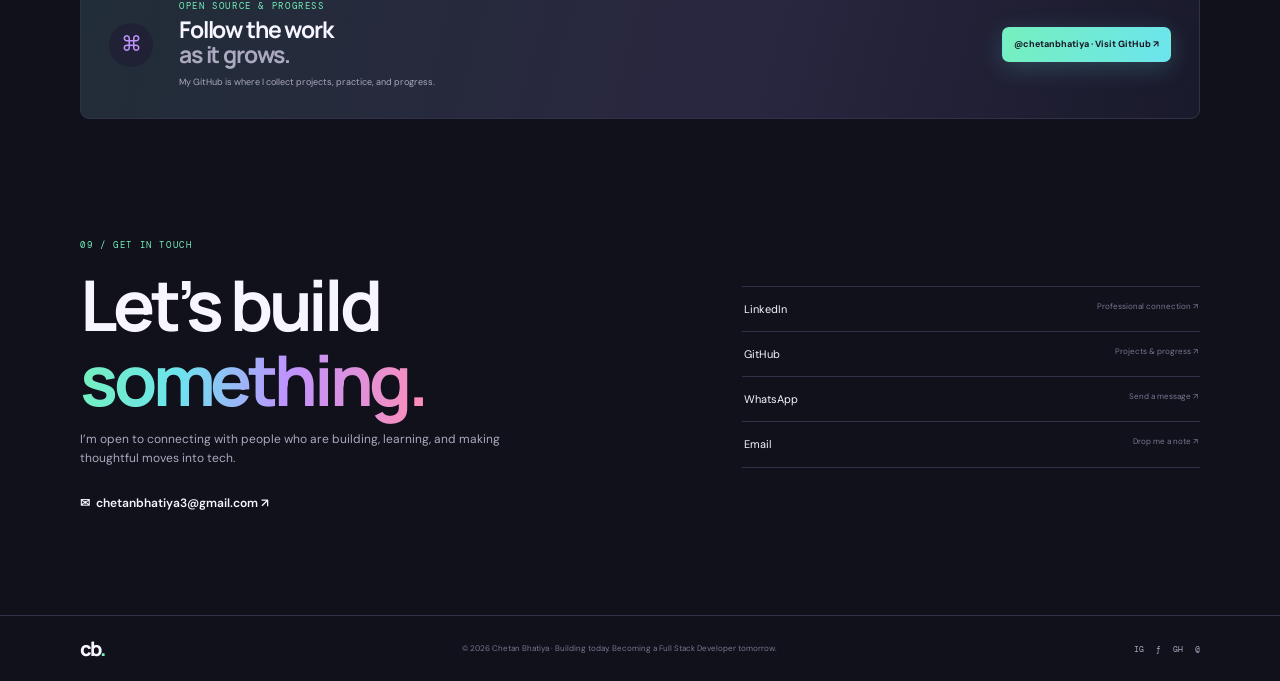
==== commit a2ca501d: "Add files via upload" ====
--- a/index.html
+++ b/index.html
@@ -1,127 +1,37 @@
 <!doctype html>
 <html lang="en" data-theme="dark">
 <head>
-  <meta charset="utf-8">
-  <meta name="viewport" content="width=device-width, initial-scale=1">
-  <meta name="theme-color" content="#0b0e14">
-  <title>Chetan Bhatiya | Future Full Stack Developer</title>
-  <meta name="description" content="Portfolio of Chetan Bhatiya — a developer in transition from operations and reporting to modern full-stack web development.">
-  <meta name="keywords" content="Chetan Bhatiya, web developer, future full stack developer, HTML, CSS, JavaScript, portfolio">
-  <meta name="author" content="Chetan Bhatiya">
-  <link rel="canonical" href="https://chetanbhatiya.github.io/chetan-portfolio/">
-  <meta property="og:type" content="website">
-  <meta property="og:title" content="Chetan Bhatiya | Future Full Stack Developer">
-  <meta property="og:description" content="From operations to software development. Learning by building practical web projects.">
-  <meta property="og:url" content="https://chetanbhatiya.github.io/chetan-portfolio/">
-  <meta name="twitter:card" content="summary">
-  <meta name="twitter:title" content="Chetan Bhatiya | Future Full Stack Developer">
-  <meta name="twitter:description" content="From operations to software development. Learning by building practical web projects.">
-  <link rel="icon" href="favicon.svg" type="image/svg+xml">
-  <link rel="preconnect" href="https://fonts.googleapis.com">
-  <link rel="preconnect" href="https://fonts.gstatic.com" crossorigin>
+  <meta charset="utf-8"><meta name="viewport" content="width=device-width, initial-scale=1">
+  <meta name="theme-color" content="#10111b"><meta name="description" content="Chetan Bhatiya's portfolio — an operations professional learning web development by building practical projects.">
+  <meta name="keywords" content="Chetan Bhatiya, future full stack developer, web developer, HTML, CSS, JavaScript">
+  <meta name="author" content="Chetan Bhatiya"><link rel="canonical" href="https://chetanbhatiya.github.io/chetan-portfolio/">
+  <meta property="og:type" content="website"><meta property="og:title" content="Chetan Bhatiya | Future Full Stack Developer"><meta property="og:description" content="From operations to software development. Learning by building practical web projects."><meta property="og:url" content="https://chetanbhatiya.github.io/chetan-portfolio/"><meta name="twitter:card" content="summary">
+  <title>Chetan Bhatiya | Future Full Stack Developer</title><link rel="icon" href="favicon.svg" type="image/svg+xml">
+  <link rel="preconnect" href="https://fonts.googleapis.com"><link rel="preconnect" href="https://fonts.gstatic.com" crossorigin>
   <link href="https://fonts.googleapis.com/css2?family=DM+Mono:wght@400;500&family=DM+Sans:wght@400;500;600;700&family=Manrope:wght@400;500;600;700;800&display=swap" rel="stylesheet">
   <link rel="stylesheet" href="style.css">
-  <script type="application/ld+json">
-  {"@context":"https://schema.org","@type":"Person","name":"Chetan Bhatiya","url":"https://chetanbhatiya.github.io/chetan-portfolio/","email":"mailto:chetanbhatiya3@gmail.com","sameAs":["https://github.com/chetanbhatiya","https://www.linkedin.com/in/chetan-bhatiya-72a6a1225"],"jobTitle":"Future Full Stack Developer","address":{"@type":"PostalAddress","addressRegion":"Uttarakhand","addressCountry":"IN"}}
-  </script>
-  <script>try{document.documentElement.dataset.theme=localStorage.getItem('cb-theme')||'dark'}catch(e){}</script>
-  <script defer src="script.js"></script>
+  <script type="application/ld+json">{"@context":"https://schema.org","@type":"Person","name":"Chetan Bhatiya","url":"https://chetanbhatiya.github.io/chetan-portfolio/","email":"mailto:chetanbhatiya3@gmail.com","jobTitle":"Future Full Stack Developer","address":{"@type":"PostalAddress","addressRegion":"Uttarakhand","addressCountry":"IN"},"sameAs":["https://github.com/chetanbhatiya","https://www.linkedin.com/in/chetan-bhatiya-72a6a1225"]}</script>
+  <script>try{document.documentElement.dataset.theme=localStorage.getItem('cb-theme')||'dark'}catch(e){}</script><script defer src="script.js"></script>
 </head>
 <body>
-  <a class="skip-link" href="#main">Skip to content</a>
-  <div class="scroll-progress" aria-hidden="true"><span></span></div>
-  <header class="site-header">
-    <nav class="nav container" aria-label="Main navigation">
-      <a class="brand" href="#home" aria-label="Chetan Bhatiya home"><span class="brand-mark">cb<span>.</span></span><span class="brand-name">chetan bhatiya</span></a>
-      <button class="menu-toggle" aria-expanded="false" aria-controls="nav-links" aria-label="Open navigation"><span></span><span></span></button>
-      <div class="nav-links" id="nav-links">
-        <a href="#about">About</a><a href="#skills">Skills</a><a href="#projects">Projects</a><a href="#tools">Tools</a><a href="#journey">Journey</a><a href="#contact">Contact</a>
-        <button class="theme-toggle" type="button" aria-label="Switch to light theme" title="Toggle color theme"><svg class="sun" viewBox="0 0 24 24" aria-hidden="true"><circle cx="12" cy="12" r="4"/><path d="M12 2v2m0 16v2M4.93 4.93l1.42 1.42m11.3 11.3 1.42 1.42M2 12h2m16 0h2M4.93 19.07l1.42-1.42m11.3-11.3 1.42-1.42"/></svg></button>
-      </div>
-    </nav>
-  </header>
-  <main id="main">
-    <section class="hero section" id="home">
-      <div class="hero-grid" aria-hidden="true"></div><div class="hero-glow" aria-hidden="true"></div>
-      <div class="container hero-layout">
-        <div class="hero-copy reveal">
-          <div class="eyebrow"><span class="status-dot"></span> Currently learning &amp; building</div>
-          <p class="hero-intro">Hi, I’m <span>Chetan Bhatiya</span></p>
-          <h1>From operations<br>to <span class="gradient-text">software development.</span></h1>
-          <p class="hero-description">A professional with 3+ years in operations and reporting, now making a deliberate move into web development—learning by building practical projects.</p>
-          <div class="hero-actions"><a class="button button-primary" href="#projects">Explore my projects <span aria-hidden="true">↗</span></a><a class="button button-quiet" href="https://github.com/chetanbhatiya" target="_blank" rel="noreferrer">GitHub <span aria-hidden="true">↗</span></a><a class="button button-quiet" href="#contact">Contact me <span aria-hidden="true">↗</span></a></div>
-          <div class="hero-meta"><span><svg viewBox="0 0 24 24" aria-hidden="true"><path d="M20 10c0 5-8 12-8 12S4 15 4 10a8 8 0 1 1 16 0Z"/><circle cx="12" cy="10" r="2.5"/></svg> Uttarakhand, India</span><span class="meta-divider"></span><span>Future Full Stack Developer</span></div>
-        </div>
-        <div class="hero-visual reveal" aria-label="Decorative developer workspace illustration">
-          <div class="visual-orbit orbit-one"></div><div class="visual-orbit orbit-two"></div><div class="visual-core"><span class="core-bracket">{ }</span><span class="core-caption">BUILDING<br>WHAT'S NEXT</span></div>
-          <div class="float-chip chip-html"><span class="chip-icon orange">5</span><span><b>HTML</b><small>structure</small></span></div>
-          <div class="float-chip chip-css"><span class="chip-icon blue">✳</span><span><b>CSS</b><small>design</small></span></div>
-          <div class="float-chip chip-js"><span class="chip-icon yellow">JS</span><span><b>JavaScript</b><small>in progress</small></span></div>
-          <div class="float-chip chip-git"><span class="chip-icon coral">⌘</span><span><b>Git &amp; GitHub</b><small>version control</small></span></div>
-          <div class="code-window"><div class="window-bar"><span></span><span></span><span></span><small>journey.js</small></div><pre><code><i>const</i> nextChapter = {<br>  direction: <em>'full-stack'</em>,<br>  approach: <em>'learn by building'</em>,<br>  status: <b>'in progress'</b><br>};<br><br><strong>keepBuilding</strong>(nextChapter);<span class="cursor">▍</span></code></pre></div>
-        </div>
-      </div>
-      <a class="scroll-cue" href="#about"><span></span> Scroll to explore</a>
-    </section>
-
-    <section class="section about-section" id="about"><div class="container">
-      <div class="section-heading reveal"><p class="section-kicker">01 / THE STORY</p><h2>A different kind of<br><span class="muted-heading">career move.</span></h2><p class="section-lede">A solid foundation in how work gets done. A growing curiosity about how software can make it better.</p></div>
-      <div class="about-layout"><div class="about-story reveal"><p>I began my professional journey in accounting and operations, where I’ve spent more than three years working with reports, structured data, documentation, and the details that keep business processes moving.</p><p>Now I’m intentionally transitioning into software development. I’m learning the fundamentals and putting them to work in small, practical applications—documenting progress as I go.</p><p>My direction is clear: grow into a Full Stack Developer by building a strong foundation, one project at a time.</p><a class="text-link" href="https://www.linkedin.com/in/chetan-bhatiya-72a6a1225" target="_blank" rel="noreferrer">More about my background <span>↗</span></a></div>
-        <aside class="journey-card reveal"><div class="journey-card-top"><span class="mini-label">THE TRANSITION</span><span class="journey-icon">↗</span></div><div class="journey-line"><span class="journey-node old-node"></span><div><small>THEN</small><strong>Operations &amp; reporting</strong></div></div><div class="journey-connector"><span></span><small>TRANSFERABLE FOUNDATION</small></div><div class="journey-line"><span class="journey-node now-node"></span><div><small>NOW</small><strong>Learning by building</strong></div></div><div class="journey-card-foot"><span class="status-dot"></span> Deliberate. Practical. In progress.</div></aside>
-      </div>
-    </div></section>
-
-    <section class="section skills-section" id="skills"><div class="container">
-      <div class="section-heading reveal"><p class="section-kicker">02 / THE TOOLKIT</p><h2>Learning the craft,<br><span class="muted-heading">one layer at a time.</span></h2><p class="section-lede">A clear view of what I’m using today and what I’m working toward. No inflated proficiency scores.</p></div>
-      <div class="skills-grid">
-        <article class="skill-card skill-featured reveal"><div class="skill-card-head"><span class="skill-symbol">&lt;/&gt;</span><span class="skill-state state-building">BUILDING</span></div><h3>Frontend foundations</h3><p>Turning structure, styles, and browser behavior into responsive experiences.</p><div class="skill-tags"><span>HTML5</span><span>CSS3</span><span>JavaScript</span><span>DOM</span><span>Responsive design</span></div></article>
-        <article class="skill-card reveal"><div class="skill-card-head"><span class="skill-symbol symbol-purple">⌘</span><span class="skill-state state-learning">LEARNING</span></div><h3>Tools &amp; workflow</h3><p>Building good habits for tracking work and collaborating through code.</p><div class="skill-tags"><span>Git</span><span>GitHub</span><span>VS Code</span></div></article>
-        <article class="skill-card reveal"><div class="skill-card-head"><span class="skill-symbol symbol-blue">↗</span><span class="skill-state state-next">NEXT UP</span></div><h3>Full stack, step by step</h3><p>Expanding from browser fundamentals into APIs, servers, and data.</p><div class="skill-tags"><span>React</span><span>Node.js</span><span>Express</span><span>REST APIs</span><span>Databases</span><span>Authentication</span></div></article>
-      </div>
-      <div class="tools-strip reveal"><span class="strip-label">TRANSFERABLE STRENGTHS</span><span>Data thinking</span><i></i><span>Process clarity</span><i></i><span>Attention to detail</span><i></i><span>Communication</span></div>
-    </div></section>
-
-    <section class="section bridge-section"><div class="container">
-      <div class="section-heading reveal"><p class="section-kicker">03 / WHAT CARRIES OVER</p><h2>Experience that<br><span class="muted-heading">moves with me.</span></h2><p class="section-lede">The context changes. The habits of careful, organized work still matter.</p></div>
-      <div class="bridge-grid reveal"><div class="bridge-col"><div class="bridge-label">FROM MY EXPERIENCE</div><span>Operations</span><span>MIS &amp; reporting</span><span>Documentation</span><span>Client coordination</span><span>Process management</span><span>Excel &amp; structured data</span></div><div class="bridge-arrows" aria-hidden="true"><span>↗</span><span>↗</span><span>↗</span><span>↗</span><span>↗</span><span>↗</span></div><div class="bridge-col bridge-col-right"><div class="bridge-label">IN SOFTWARE DEVELOPMENT</div><span>Project organization</span><span>Data handling</span><span>Technical documentation</span><span>Team communication</span><span>Application workflows</span><span>Data logic &amp; debugging</span></div></div>
-    </div></section>
-
-    <section class="section projects-section" id="projects"><div class="container">
-      <div class="projects-heading reveal"><div class="section-heading"><p class="section-kicker">04 / SELECTED WORK</p><h2>Built to learn.<br><span class="muted-heading">Made to work.</span></h2><p class="section-lede">Small, practical projects are where the concepts start to click.</p></div><div class="project-filters" role="group" aria-label="Filter projects"><button class="filter-btn active" data-filter="all" aria-pressed="true">All <span>02</span></button><button class="filter-btn" data-filter="live" aria-pressed="false">Live</button><button class="filter-btn" data-filter="progress" aria-pressed="false">In progress</button></div></div>
-      <div class="projects-grid">
-        <article class="project-card project-main reveal" data-status="live"><div class="project-preview portfolio-preview"><div class="preview-top"><span class="preview-brand">cb<span>.</span></span><span class="preview-nav">ABOUT&nbsp;&nbsp; WORK&nbsp;&nbsp; CONTACT</span><span class="preview-menu">•••</span></div><div class="preview-body"><div class="preview-copy"><small>HELLO, I'M CHETAN</small><strong>Building my<br><em>next chapter.</em></strong><span class="preview-button"></span><div class="preview-dots"><i></i><i></i><i></i></div></div><div class="preview-art"><span class="preview-ring"></span><b>&lt;/&gt;</b><i class="preview-spark">✳</i></div></div><div class="preview-caption">PERSONAL PORTFOLIO&nbsp; / &nbsp;01</div><span class="preview-orb"></span></div><div class="project-info"><div class="project-title-row"><div><div class="project-label">01 — PERSONAL SITE</div><h3>Portfolio website</h3></div><span class="project-status status-live"><i></i> LIVE</span></div><p>A personal home on the web: introducing my transition, the skills I’m building, and the projects that mark my progress.</p><div class="project-tech"><span>HTML</span><span>CSS</span><span>JavaScript</span></div><div class="project-links"><a href="https://github.com/chetanbhatiya/chetan-portfolio" target="_blank" rel="noreferrer">View source <span>↗</span></a><a href="https://chetanbhatiya.github.io/chetan-portfolio/" target="_blank" rel="noreferrer">Live site <span>↗</span></a></div></div></article>
-        <article class="project-card reveal" data-status="progress"><div class="project-preview expense-preview"><div class="expense-window"><div class="expense-head"><span>◈ &nbsp; pocket / tracker</span><span class="expense-dots">•••</span></div><div class="expense-greeting"><small>YOUR FINANCES, IN FOCUS</small><strong>Good morning 👋</strong></div><div class="expense-balance"><small>TOTAL BALANCE</small><strong>₹ 24,850<span>.00</span></strong><i>↑ &nbsp; 8.4% this month</i></div><div class="expense-metrics"><div><small>INCOME</small><b>₹ 32,000</b></div><div><small>EXPENSES</small><b>₹ 7,150</b></div></div><div class="expense-list"><small>RECENT TRANSACTIONS</small><div><i class="expense-icon food">◉</i><span>Groceries<small>Today</small></span><b>− ₹ 1,250</b></div><div><i class="expense-icon work">↗</i><span>Freelance<small>Yesterday</small></span><b class="positive">+ ₹ 8,000</b></div></div></div><span class="preview-caption">EXPENSE TRACKER&nbsp; / &nbsp;02</span><span class="expense-glow"></span></div><div class="project-info"><div class="project-title-row"><div><div class="project-label">02 — FINANCE TOOL</div><h3>Expense tracker</h3></div><span class="project-status status-progress"><i></i> IN PROGRESS</span></div><p>A planned personal finance app for recording income and expenses, tracking categories, and keeping a running balance.</p><div class="project-tech"><span>HTML</span><span>CSS</span><span>JavaScript</span><span>LocalStorage</span></div><ul class="feature-list"><li>Income &amp; expense entries</li><li>Search &amp; categories</li><li>Persistent browser storage</li></ul><div class="project-links project-links-muted"><span>Repository planned</span><span>Live demo planned</span></div></div></article>
-      </div>
-      <div class="coming-next reveal"><div><span class="coming-icon">＋</span><div><strong>Up next on the build list</strong><small>Ideas for the next stages of the journey</small></div></div><div class="coming-tags"><span>Task manager</span><span>Weather app</span><span>API projects</span><span>React apps</span><span>Full stack</span></div></div>
-      <p class="project-footnote">Statuses reflect the projects as described today. Planned work will be linked here as it takes shape.</p>
-    </div></section>
-
-    <section class="section tools-section" id="tools"><div class="container">
-      <div class="section-heading reveal"><p class="section-kicker">05 / FREE MINI TOOLS</p><h2>Useful tools.<br><span class="muted-heading">Made for everyone.</span></h2><p class="section-lede">Quick estimates and simple charts, right in your browser. No sign-up and no data sent to a server.</p></div>
-      <div class="tool-tabs reveal" role="tablist" aria-label="Choose a tool"><button class="tool-tab active" id="tab-gst" role="tab" aria-selected="true" aria-controls="panel-gst">GST calculator</button><button class="tool-tab" id="tab-tds" role="tab" aria-selected="false" aria-controls="panel-tds">TDS calculator</button><button class="tool-tab" id="tab-chart" role="tab" aria-selected="false" aria-controls="panel-chart">Chart maker</button></div>
-      <div class="tool-panel reveal" id="panel-gst" role="tabpanel" aria-labelledby="tab-gst"><div class="tool-panel-copy"><span class="tool-index">TOOL 01</span><h3>GST calculator</h3><p>Work out GST on an amount or find the taxable value from a GST-inclusive price.</p><div class="tool-note">Choose the rate that applies to your item or service. GST rates depend on classification; confirm the rate before billing.</div></div><form class="tool-form" id="gst-form"><div class="tool-fields"><label>Amount (₹)<input id="gst-amount" type="number" min="0" step="0.01" value="10000" inputmode="decimal"></label><label>GST rate<select id="gst-rate"><option value="0">0%</option><option value="5">5%</option><option value="12">12%</option><option value="18" selected>18%</option><option value="28">28%</option><option value="custom">Custom rate</option></select></label><label id="gst-custom-wrap" hidden>Custom rate (%)<input id="gst-custom" type="number" min="0" max="100" step="0.01" value="18" inputmode="decimal"></label></div><div class="tool-control-row"><fieldset class="segmented"><legend>Amount type</legend><label><input type="radio" name="gst-mode" value="exclusive" checked><span>Before GST</span></label><label><input type="radio" name="gst-mode" value="inclusive"><span>GST included</span></label></fieldset><label class="check-control"><input type="checkbox" id="gst-interstate"><span>Inter-state supply (IGST)</span></label></div><button class="button button-primary tool-submit" type="submit">Calculate GST <span>↗</span></button><div class="result-grid" id="gst-result" aria-live="polite"><div><small>Taxable amount</small><strong id="gst-taxable">₹10,000.00</strong></div><div><small id="gst-label">GST (18%)</small><strong id="gst-tax">₹1,800.00</strong></div><div class="result-total"><small>Total amount</small><strong id="gst-total">₹11,800.00</strong></div><p class="gst-split" id="gst-split">CGST ₹900.00 + SGST ₹900.00</p></div></form></div>
-      <div class="tool-panel reveal" id="panel-tds" role="tabpanel" aria-labelledby="tab-tds" hidden><div class="tool-panel-copy"><span class="tool-index">TOOL 02</span><h3>TDS quick estimate</h3><p>Estimate withholding for selected common resident payments using the rules applicable from 1 April 2026.</p><div class="tool-note">This tool covers selected cases only. Thresholds, payer type, PAN, certificates, surcharge, and exceptions can change the result.</div><a class="tool-source" href="https://www.incometaxindia.gov.in/documents/20117/42998/Section-393_2026-03-27_10-53-24_00f77b_en.pdf/e3e175fc-b0b9-b1b1-b533-083cff93fcbd?t=1774632229010&amp;version=12.0" target="_blank" rel="noreferrer">Income Tax Department: Section 393 resident rate table ↗</a><br><a class="tool-source" href="https://www.incometax.gov.in/iec/foportal/help/all-topics/e-filing-services/tds-compliance" target="_blank" rel="noreferrer">Income Tax Department: TDS transition guidance ↗</a></div><form class="tool-form" id="tds-form"><div class="tool-fields"><label>Payment type<select id="tds-type"><option value="contract-individual">Contractor — individual/HUF (1%)</option><option value="contract-other">Contractor — other payee (2%)</option><option value="professional">Professional services — specified payer (10%)</option><option value="technical">Technical services — specified payer (2%)</option><option value="commission">Commission / brokerage (2%)</option><option value="rent-building">Rent — land/building, specified payer (10%)</option><option value="rent-equipment">Rent — plant/machinery, specified payer (2%)</option><option value="goods">Purchase of goods (0.1%)</option></select></label><label>Current payment (₹)<input id="tds-payment" type="number" min="0" step="0.01" value="50000" inputmode="decimal"></label><label><span id="tds-aggregate-label">Financial year total so far (₹)</span><input id="tds-aggregate" type="number" min="0" step="0.01" value="50000" inputmode="decimal"></label></div><div class="tool-result-row"><div class="tds-summary"><span id="tds-rate-label">Rate: 1%</span><small id="tds-section-label">IT Act 2025 · Section 393(1), Table 6(i)</small><p id="tds-threshold-note">Threshold details depend on payment facts.</p></div><div class="tds-amount"><small>Estimated TDS</small><strong id="tds-result">₹500.00</strong></div></div><p class="tool-disclaimer">Illustrative estimate only. This estimates tax on the payment you enter once its applicable threshold is met; it does not decide applicability for you. Verify payer/payee category, PAN, declarations, certificates, exceptions, and filing treatment before use.</p></form></div>
-      <div class="tool-panel chart-panel reveal" id="panel-chart" role="tabpanel" aria-labelledby="tab-chart" hidden><div class="tool-panel-copy"><span class="tool-index">TOOL 03</span><h3>Quick chart maker</h3><p>Enter a few labels and values to turn simple data into a chart. Useful for monthly totals, expense categories, or report drafts.</p><div class="tool-note">Your entries stay in this page. Download the chart as an SVG image when you’re ready.</div></div><div class="tool-form chart-tool"><div id="chart-rows" class="chart-rows"><label class="chart-row"><span>Label</span><input aria-label="Chart label 1" value="Income"><span>Value</span><input aria-label="Chart value 1" type="number" min="0" step="any" value="32000"><button type="button" class="remove-chart-row" aria-label="Remove row 1" disabled>×</button></label><label class="chart-row"><span>Label</span><input aria-label="Chart label 2" value="Expenses"><span>Value</span><input aria-label="Chart value 2" type="number" min="0" step="any" value="7150"><button type="button" class="remove-chart-row" aria-label="Remove row 2">×</button></label><label class="chart-row"><span>Label</span><input aria-label="Chart label 3" value="Savings"><span>Value</span><input aria-label="Chart value 3" type="number" min="0" step="any" value="24850"><button type="button" class="remove-chart-row" aria-label="Remove row 3">×</button></label></div><div class="chart-actions"><button class="button button-quiet" id="add-chart-row" type="button">＋ Add row</button><label>Chart title<input id="chart-title" value="Monthly snapshot" maxlength="48"></label></div><div class="chart-preview" id="chart-preview" role="img" aria-label="Chart preview"></div><button class="button button-primary tool-submit" id="download-chart" type="button">Download chart (SVG) <span>↓</span></button></div></div>
-      <p class="tools-footer">Calculations happen locally in your browser. No personal or financial values are uploaded.</p>
-    </div></section>
-
-    <section class="section roadmap-section" id="journey"><div class="container">
-      <div class="section-heading reveal"><p class="section-kicker">06 / THE ROAD AHEAD</p><h2>Progress, with<br><span class="muted-heading">a clear direction.</span></h2><p class="section-lede">A roadmap, not a claim of expertise. The next step is always visible.</p></div>
-      <div class="roadmap reveal"><div class="roadmap-track"><span class="track-progress"></span></div><article class="road-step done"><span class="road-node">✓</span><div class="road-content"><small>FOUNDATION</small><strong>HTML &amp; CSS</strong><span class="road-state">CURRENT PRACTICE</span></div></article><article class="road-step current"><span class="road-node"><i></i></span><div class="road-content"><small>IN THE BROWSER</small><strong>JavaScript &amp; DOM</strong><span class="road-state">LEARNING BY BUILDING</span></div></article><article class="road-step current"><span class="road-node"><i></i></span><div class="road-content"><small>DEVELOPER WORKFLOW</small><strong>Git &amp; GitHub</strong><span class="road-state">CURRENT TOOLKIT</span></div></article><article class="road-step next"><span class="road-node">04</span><div class="road-content"><small>FRONTEND</small><strong>React</strong><span class="road-state">NEXT</span></div></article><article class="road-step next"><span class="road-node">05</span><div class="road-content"><small>SERVER SIDE</small><strong>Node.js &amp; Express</strong><span class="road-state">UPCOMING</span></div></article><article class="road-step next"><span class="road-node">06</span><div class="road-content"><small>DATA &amp; INTEGRATION</small><strong>Databases &amp; APIs</strong><span class="road-state">UPCOMING</span></div></article><article class="road-step destination"><span class="road-node">↗</span><div class="road-content"><small>LONG-TERM DIRECTION</small><strong>Full Stack Developer</strong><span class="road-state">THE GOAL</span></div></article></div>
-    </div></section>
-
-    <section class="section experience-section" id="experience"><div class="container experience-layout"><div class="section-heading reveal"><p class="section-kicker">07 / PROFESSIONAL FOUNDATION</p><h2>Work experience<br><span class="muted-heading">that keeps me grounded.</span></h2><p class="section-lede">A concise view of the experience behind my transition.</p></div><article class="experience-card reveal"><div class="experience-top"><div class="company-mark">BA<span>.</span></div><div><span class="experience-dates">3+ YEARS EXPERIENCE</span><h3>Accountant / Operations Support</h3><p>M/S Balraj Associates <span>·</span> Uttarakhand, India</p></div></div><p class="experience-summary">Supporting reliable business operations through structured information, clear records, timely reporting, and careful coordination.</p><div class="experience-pills"><span>Reporting &amp; MIS</span><span>Documentation</span><span>Data management</span><span>Business processes</span><span>Client coordination</span><span>Financial records</span><span>Reconciliation</span><span>Compliance support</span></div><div class="experience-takeaway"><span>↗</span><p>Experience with real workflows and structured data gives me useful context as I learn to build tools and applications.</p></div></article></div></section>
-
-    <section class="section education-section"><div class="container education-layout"><div class="section-heading reveal"><p class="section-kicker">08 / EDUCATION</p><h2>Learning is<br><span class="muted-heading">part of the path.</span></h2></div><div class="education-cards reveal"><article><span class="education-icon">01</span><div><small>UNDERGRADUATE</small><h3>Bachelor of Arts</h3></div><span class="education-mark">↗</span></article><article><span class="education-icon">02</span><div><small>POSTGRADUATE</small><h3>Master of Arts</h3><p>Political Science</p></div><span class="education-mark">↗</span></article></div></div></section>
-
-    <section class="section status-section"><div class="container"><div class="live-panel reveal"><div class="live-left"><div class="live-header"><span class="status-dot"></span><span>WORKSPACE STATUS</span><span class="live-now">LIVE</span></div><h2>Currently <span class="gradient-text">learning.</span></h2><p>Small steps, steady practice, real things built along the way.</p><div class="learning-flow"><span class="flow-done">HTML</span><i>→</i><span class="flow-done">CSS</span><i>→</i><span class="flow-current">JavaScript</span><i>→</i><span class="flow-next">React</span></div></div><div class="live-right"><div><small>BUILDING</small><strong>Expense tracker</strong><span>Browser app · in progress</span></div><div><small>UP NEXT</small><strong>React + APIs</strong><span>Expanding the toolkit</span></div><div><small>LONG-TERM GOAL</small><strong>Full stack development</strong><span>One project at a time</span></div><span class="panel-decoration" aria-hidden="true">{ }</span></div></div></div></section>
-
-    <section class="section github-section"><div class="container github-layout reveal"><div class="github-icon"><svg viewBox="0 0 24 24" aria-hidden="true"><path d="M9 19c-4.3 1.4-4.3-2.5-6-3m12 6v-3.87a3.37 3.37 0 0 0-.94-2.61c3.14-.35 6.44-1.54 6.44-7A5.44 5.44 0 0 0 19 4.77 5.07 5.07 0 0 0 18.91 1S17.73.65 15 2.48a13.38 13.38 0 0 0-7 0C5.27.65 4.09 1 4.09 1A5.07 5.07 0 0 0 4 4.77a5.44 5.44 0 0 0-1.5 3.78c0 5.42 3.3 6.61 6.44 7A3.37 3.37 0 0 0 8 18.13V22"/></svg></div><div><p class="section-kicker">OPEN SOURCE &amp; PROGRESS</p><h2>Follow the work<br><span class="muted-heading">as it grows.</span></h2><p>My GitHub is where I’m collecting projects, practice, and the small wins along the way.</p></div><div class="github-cta"><span class="github-handle">@chetanbhatiya</span><a class="button button-primary" href="https://github.com/chetanbhatiya" target="_blank" rel="noreferrer">Explore my GitHub <span>↗</span></a><small>Public repositories &amp; project progress</small></div></div></section>
-
-    <section class="section contact-section" id="contact"><div class="container contact-layout"><div class="contact-copy reveal"><p class="section-kicker">09 / GET IN TOUCH</p><h2>Let’s build<br><span class="gradient-text">something.</span></h2><p>I’m open to connecting with people who are building, learning, and making thoughtful moves into technology.</p><a class="email-link" href="mailto:chetanbhatiya3@gmail.com"><span>✉</span> chetanbhatiya3@gmail.com <span class="email-arrow">↗</span></a><button class="copy-email" type="button" data-copy-email="chetanbhatiya3@gmail.com">Copy email address</button></div><div class="contact-links reveal"><a href="https://www.linkedin.com/in/chetan-bhatiya-72a6a1225" target="_blank" rel="noreferrer"><span class="contact-link-icon">in</span><span><small>CONNECT PROFESSIONALLY</small><strong>LinkedIn</strong></span><b>↗</b></a><a href="https://github.com/chetanbhatiya" target="_blank" rel="noreferrer"><span class="contact-link-icon">⌘</span><span><small>SEE WHAT I’M BUILDING</small><strong>GitHub</strong></span><b>↗</b></a><a href="https://wa.me/918126719994" target="_blank" rel="noreferrer"><span class="contact-link-icon">◌</span><span><small>SEND A MESSAGE</small><strong>WhatsApp</strong></span><b>↗</b></a><a href="mailto:chetanbhatiya3@gmail.com"><span class="contact-link-icon">✉</span><span><small>DROP ME A NOTE</small><strong>Email</strong></span><b>↗</b></a></div></div></section>
-  </main>
-  <footer class="site-footer"><div class="container footer-inner"><a class="brand" href="#home"><span class="brand-mark">cb<span>.</span></span></a><p>© <span id="year">2026</span> Chetan Bhatiya <span class="footer-divider">·</span> Building today. Becoming a Full Stack Developer tomorrow.</p><div class="footer-socials"><a href="https://github.com/chetanbhatiya" aria-label="GitHub" target="_blank" rel="noreferrer">GH</a><a href="https://www.linkedin.com/in/chetan-bhatiya-72a6a1225" aria-label="LinkedIn" target="_blank" rel="noreferrer">in</a><a href="mailto:chetanbhatiya3@gmail.com" aria-label="Email">@</a><a href="https://www.instagram.com/chetan__bhatiya" aria-label="Instagram" target="_blank" rel="noreferrer">IG</a><a href="https://www.facebook.com/chetan.bhatiya.148" aria-label="Facebook" target="_blank" rel="noreferrer">f</a></div></div></footer>
-  <button class="back-to-top" type="button" aria-label="Back to top">↑</button>
-  <div class="toast" role="status" aria-live="polite"></div>
-</body>
-</html>
+<a class="skip-link" href="#main">Skip to content</a><div class="progress-line"><span></span></div>
+<header class="header"><nav class="nav wrap" aria-label="Main navigation"><a class="brand" href="#home">cb<span>.</span><small>CHETAN BHATIYA</small></a><button class="menu" aria-expanded="false" aria-controls="nav-items" aria-label="Open navigation"><i></i><i></i></button><div class="nav-items" id="nav-items"><a href="#about">About</a><a href="#skills">Skills</a><a href="#projects">Projects</a><a href="#tools">Free tools</a><a href="#journey">My progress</a><a href="#contact">Contact</a><button class="theme" aria-label="Switch theme" title="Switch theme">◐</button></div></nav></header>
+<main id="main">
+  <section class="hero" id="home"><div class="hero-glow glow-a"></div><div class="hero-glow glow-b"></div><div class="wrap hero-layout"><div class="hero-copy"><p class="availability"><i></i> CURRENTLY LEARNING &amp; BUILDING</p><p class="hello">Hi, I’m <b>Chetan Bhatiya</b></p><h1>From operations<br>to <span class="rainbow">software development.</span></h1><p class="hero-desc">I bring 3+ years of experience in reporting, data, and business operations. Now I’m making a deliberate move into web development—learning the fundamentals by building practical projects.</p><div class="actions"><a class="btn btn-bright" href="#projects">See my projects <span>↗</span></a><a class="btn btn-outline" href="https://github.com/chetanbhatiya" target="_blank" rel="noreferrer">GitHub ↗</a><a class="btn btn-outline" href="#contact">Contact me ↗</a></div><div class="hero-caption"><span>📍 Uttarakhand, India</span><b>·</b><span>Future Full Stack Developer</span></div></div><div class="hero-art" aria-label="Decorative coding workspace"><div class="art-grid"></div><div class="planet"><span>&lt;/&gt;</span><small>LEARNING<br>BY BUILDING</small></div><div class="art-chip chip-one"><b>HTML</b><small>structure</small></div><div class="art-chip chip-two"><b>CSS</b><small>design</small></div><div class="art-chip chip-three"><b>JS</b><small>in progress</small></div><div class="art-chip chip-four"><b>GIT</b><small>version control</small></div><div class="terminal"><div class="terminal-top"><i></i><i></i><i></i><span>my-journey.js</span></div><pre><code><em>const</em> nextChapter = {<br>  direction: <q>'full-stack'</q>,<br>  approach: <q>'learn by building'</q>,<br>  status: <q>'in progress'</q><br>};<br><br><strong>keepBuilding</strong>(nextChapter);</code></pre></div></div></div><a class="scroll-down" href="#about">SCROLL TO EXPLORE ↓</a></section>
+  <section class="section" id="about"><div class="wrap"><p class="kicker">01 / ABOUT ME</p><div class="section-head"><h2>A new chapter,<br><span class="muted">built on real experience.</span></h2><p>I understand how data, reporting, and day-to-day business processes work. Now I’m learning how to build the software that can make them better.</p></div><div class="about-grid"><div class="prose"><p>I started my career in accounting and operations at M/S Balraj Associates. For more than three years, I’ve worked with reports, documentation, structured data, financial records, and client coordination.</p><p>I’m now intentionally transitioning into software development. I’m learning HTML, CSS, JavaScript, Git, and GitHub—and applying that learning through practical projects instead of stopping at theory.</p><p>My long-term goal is to become a Full Stack Developer. I’m taking it one skill and one project at a time.</p></div><div class="journey-box"><div class="box-cap">THE CAREER JOURNEY <span>✳</span></div><div class="journey-row"><i class="node old"></i><div><small>FOUNDATION</small><b>Operations &amp; reporting</b></div></div><div class="journey-dash">↘ &nbsp; TRANSFERABLE EXPERIENCE</div><div class="journey-row"><i class="node new"></i><div><small>THE NEXT CHAPTER</small><b>Learning by building</b></div></div><div class="journey-foot"><i></i> Deliberate · Practical · In progress</div></div></div></div></section>
+  <section class="section section-tint" id="skills"><div class="wrap"><p class="kicker">02 / THE TOOLKIT</p><div class="section-head"><h2>Colorful ideas.<br><span class="muted">Solid foundations.</span></h2><p>What I’m learning now, what I use to build, and where I’m headed next.</p></div><div class="skills-grid"><article class="skill-card sc-green"><span class="skill-icon">&lt;/&gt;</span><small class="pill p-green">LEARNING &amp; BUILDING</small><h3>Frontend foundations</h3><p>Learning to make accessible, responsive pages that work across devices.</p><div class="tags"><span>HTML5</span><span>CSS3</span><span>JavaScript</span><span>DOM</span><span>Responsive design</span></div></article><article class="skill-card sc-purple"><span class="skill-icon">⌘</span><small class="pill p-purple">IN MY WORKFLOW</small><h3>Tools &amp; habits</h3><p>Practicing version control and building a steady development workflow.</p><div class="tags"><span>Git</span><span>GitHub</span><span>VS Code</span></div></article><article class="skill-card sc-orange"><span class="skill-icon">↗</span><small class="pill p-orange">UP NEXT</small><h3>Growing into full stack</h3><p>Moving from browser fundamentals toward servers, data, and deployment.</p><div class="tags"><span>React</span><span>Node.js</span><span>Express</span><span>REST APIs</span><span>Databases</span><span>Authentication</span></div></article></div><div class="transfer-strip"><b>STRENGTHS I BRING ALONG</b><span>Data thinking</span><i></i><span>Process clarity</span><i></i><span>Attention to detail</span><i></i><span>Communication</span></div></div></section>
+  <section class="section"><div class="wrap"><p class="kicker">03 / WHAT CARRIES OVER</p><div class="section-head"><h2>Experience that<br><span class="muted">moves with me.</span></h2><p>The context changes. Good work habits still matter.</p></div><div class="bridge"><div><small>FROM MY EXPERIENCE</small><span>Operations</span><span>MIS &amp; reporting</span><span>Documentation</span><span>Client coordination</span><span>Process management</span><span>Excel &amp; structured data</span></div><strong aria-hidden="true">↗<br>↗<br>↗<br>↗<br>↗<br>↗</strong><div><small>IN SOFTWARE DEVELOPMENT</small><span>Project organization</span><span>Data handling</span><span>Technical documentation</span><span>Communication</span><span>Application workflows</span><span>Data logic &amp; debugging</span></div></div></div></section>
+  <section class="section section-tint" id="projects"><div class="wrap"><p class="kicker">04 / PROJECTS</p><div class="section-head"><h2>Learning by making.<br><span class="muted">Growing in public.</span></h2><p>Real project work is where the concepts start to click.</p></div><div class="projects-grid"><article class="project"><div class="project-shot shot-portfolio"><span>cb<span>.</span></span><div><small>HELLO, I'M CHETAN</small><b>Building my<br><em>next chapter.</em></b><i>&lt;/&gt;</i></div><label>PERSONAL PORTFOLIO / LIVE</label></div><div class="project-info"><div class="project-overline">01 — PERSONAL SITE <span class="badge live">● LIVE</span></div><h3>Portfolio website</h3><p>A personal home on the web to introduce my transition, learning, and work.</p><div class="tags"><span>HTML</span><span>CSS</span><span>JavaScript</span></div><div class="project-links"><a href="https://github.com/chetanbhatiya/chetan-portfolio" target="_blank" rel="noreferrer">View source ↗</a><a href="https://chetanbhatiya.github.io/chetan-portfolio/" target="_blank" rel="noreferrer">Live site ↗</a></div></div></article><article class="project"><div class="project-shot shot-expense"><div class="mini-app"><small>POCKET / TRACKER</small><label>TOTAL BALANCE</label><b>₹24,850</b><div><span>INCOME<br><strong>₹32,000</strong></span><span>EXPENSES<br><strong>₹7,150</strong></span></div><p>◉ Groceries <i>− ₹1,250</i></p><p>↗ Freelance <i>+ ₹8,000</i></p></div><label>EXPENSE TRACKER / IN PROGRESS</label></div><div class="project-info"><div class="project-overline">02 — FINANCE TOOL <span class="badge progress-badge">● IN PROGRESS</span></div><h3>Expense tracker</h3><p>A planned browser app for tracking income, expenses, categories, and balance.</p><div class="tags"><span>HTML</span><span>CSS</span><span>JavaScript</span><span>LocalStorage</span></div><ul><li>Add and search transactions</li><li>Income, expenses, and balance summary</li><li>Persistent browser data</li></ul><div class="project-links"><span>Repository planned</span><span>Live demo planned</span></div></div></article></div><div class="next-ideas"><b>COMING NEXT</b><span>Task manager</span><span>Weather app</span><span>API projects</span><span>React apps</span><span>Full stack app</span></div><p class="project-note">Only the portfolio is currently live. Planned projects will be linked when built.</p></div></section>
+  <section class="section tools-section" id="tools"><div class="wrap"><p class="kicker">05 / FREE MINI TOOLS</p><div class="section-head"><h2>Made to be useful.<br><span class="muted">Free for everyone.</span></h2><p>Quick estimates and charts that run on this page. No sign-up and no data uploaded.</p></div><div class="tool-tabs" role="tablist" aria-label="Choose a mini tool"><button role="tab" id="tab-gst" aria-selected="true" aria-controls="panel-gst">🧮 GST calculator</button><button role="tab" id="tab-tds" aria-selected="false" aria-controls="panel-tds">📋 TDS calculator</button><button role="tab" id="tab-chart" aria-selected="false" aria-controls="panel-chart">📊 Chart maker</button></div>
+    <div class="tool-panel" id="panel-gst" role="tabpanel" aria-labelledby="tab-gst"><div class="tool-intro"><span>TOOL 01 / TAX ESTIMATE</span><h3>GST calculator</h3><p>Calculate GST before tax or work backwards from a GST-included price.</p><aside>Choose the GST rate that applies to your item or service. Rates depend on classification—confirm before billing.</aside></div><form id="gst-form" class="tool-box"><div class="form-grid"><label>Amount (₹)<input id="gst-amount" type="number" min="0" step="0.01" value="10000"></label><label>GST rate<select id="gst-rate"><option>0</option><option>5</option><option>12</option><option selected>18</option><option>28</option><option value="custom">Custom rate</option></select></label><label id="custom-rate-row" hidden>Custom rate (%)<input id="custom-rate" type="number" min="0" max="100" step="0.01" value="18"></label></div><div class="gst-options"><fieldset><legend>Amount is</legend><label><input type="radio" name="gst-mode" value="exclusive" checked> Before GST</label><label><input type="radio" name="gst-mode" value="inclusive"> GST included</label></fieldset><label class="check"><input id="interstate" type="checkbox"> Inter-state (IGST)</label></div><button class="btn btn-bright" type="submit">Calculate GST ↗</button><div class="gst-results" aria-live="polite"><div><small>Taxable amount</small><b id="gst-taxable">₹10,000.00</b></div><div><small id="gst-label">GST (18%)</small><b id="gst-tax">₹1,800.00</b></div><div class="total"><small>Total amount</small><b id="gst-total">₹11,800.00</b></div><p id="gst-split">CGST ₹900.00 + SGST ₹900.00</p></div></form></div>
+    <div class="tool-panel" id="panel-tds" role="tabpanel" aria-labelledby="tab-tds" hidden><div class="tool-intro"><span>TOOL 02 / TAX ESTIMATE</span><h3>TDS quick calculator</h3><p>Estimate selected resident payment cases using the provisions applicable from 1 April 2026.</p><aside>Selected cases only. Payer and payee status, PAN, certificates, thresholds, and exceptions affect TDS.</aside><a class="official-link" href="https://www.incometaxindia.gov.in/documents/20117/42998/Section-393_2026-03-27_10-53-24_00f77b_en.pdf/e3e175fc-b0b9-b1b1-b533-083cff93fcbd?t=1774632229010&amp;version=12.0" target="_blank" rel="noreferrer">Official Section 393 rate table ↗</a><a class="official-link" href="https://www.incometax.gov.in/iec/foportal/help/all-topics/e-filing-services/tds-compliance" target="_blank" rel="noreferrer">TDS transition guidance ↗</a></div><form id="tds-form" class="tool-box"><div class="form-grid"><label>Payment type<select id="tds-type"><option value="contract-ind">Contractor — individual/HUF · 1%</option><option value="contract-other">Contractor — other payee · 2%</option><option value="professional">Professional services · 10%</option><option value="technical">Technical services · 2%</option><option value="commission">Commission/brokerage · 2%</option><option value="rent-building">Rent — land/building · 10%</option><option value="rent-machine">Rent — machinery/equipment · 2%</option><option value="goods">Purchase of goods · 0.1%</option></select></label><label>Current payment (₹)<input id="tds-payment" type="number" min="0" step="0.01" value="50000"></label><label class="wide"><span id="tds-aggregate-label">Financial year total so far (₹)</span><input id="tds-aggregate" type="number" min="0" step="0.01" value="50000"></label></div><div class="tds-result"><div><small id="tds-reference">Income-tax Act, 2025 · Section 393</small><b id="tds-rate">Rate: 1%</b><p id="tds-note"></p></div><div><small>ESTIMATED TDS</small><strong id="tds-output">₹0.00</strong></div></div><p class="disclaimer">Illustrative estimate, not tax advice or a filing calculation. Check the actual payer/payee facts and current rules before relying on the result.</p></form></div>
+    <div class="tool-panel" id="panel-chart" role="tabpanel" aria-labelledby="tab-chart" hidden><div class="tool-intro"><span>TOOL 03 / REPORT HELPER</span><h3>Quick chart maker</h3><p>Turn a few labels and numbers into a clear chart for a report, presentation, or monthly snapshot.</p><aside>Data stays in your browser. Download the chart as an SVG image.</aside></div><div class="tool-box"><div id="chart-rows"><label class="chart-row"><span>Label</span><input value="Income" aria-label="Chart label 1"><span>Value</span><input type="number" value="32000" min="0" aria-label="Chart value 1"><button type="button" class="remove-row" aria-label="Remove row 1" disabled>×</button></label><label class="chart-row"><span>Label</span><input value="Expenses" aria-label="Chart label 2"><span>Value</span><input type="number" value="7150" min="0" aria-label="Chart value 2"><button type="button" class="remove-row" aria-label="Remove row 2">×</button></label><label class="chart-row"><span>Label</span><input value="Savings" aria-label="Chart label 3"><span>Value</span><input type="number" value="24850" min="0" aria-label="Chart value 3"><button type="button" class="remove-row" aria-label="Remove row 3">×</button></label></div><div class="chart-controls"><button type="button" id="add-row" class="btn btn-outline">＋ Add row</button><label>Chart title<input id="chart-title" value="Monthly snapshot" maxlength="48"></label></div><div id="chart-preview" class="chart-preview" role="img" aria-label="Chart preview"></div><button type="button" id="download-chart" class="btn btn-bright">Download chart (SVG) ↓</button></div></div><p class="tools-local">🛡️ These mini tools calculate in your browser. Your entries are not uploaded.</p>
+  </div></section>
+  <section class="section section-tint" id="journey"><div class="wrap"><p class="kicker">06 / MY LEARNING JOURNEY</p><div class="section-head"><h2>A clear next step.<br><span class="muted">A record of every step.</span></h2><p>I’m learning by building. Here’s the roadmap and a tracker to keep my progress.</p></div><div class="roadmap"><span>HTML &amp; CSS <b>LEARNING NOW</b></span><i>→</i><span>JavaScript <b>LEARNING NOW</b></span><i>→</i><span>Git &amp; GitHub <b>LEARNING NOW</b></span><i>→</i><span>React <b>NEXT</b></span><i>→</i><span>Node.js + Express <b>NEXT</b></span><i>→</i><span>Databases &amp; APIs <b>NEXT</b></span><i>→</i><span>Full Stack Developer <b>THE GOAL</b></span></div>
+    <div class="tracker"><div class="tracker-head"><div><span class="tracker-kicker">MY LEARNING LOG</span><h3>One step at a time <span>✳</span></h3><p>Mark a topic complete when you feel ready. Your progress saves in this browser.</p></div><div class="tracker-actions"><button type="button" id="backup-progress">Download backup</button><label class="restore-button">Restore backup<input id="restore-progress" type="file" accept="application/json,.json" hidden></label><button type="button" id="reset-progress">Reset</button></div></div><div class="tracker-meter"><div><span><b id="done-count">0 of 11</b> topics complete</span><b id="done-percent">0%</b></div><div class="meter"><span id="meter-fill"></span></div></div><div class="tracker-list" id="tracker-list"><div class="tracker-row" data-topic="html"><span class="tracker-id">01</span><span class="tracker-label"><b>HTML</b><small>Structure &amp; semantics</small></span><span class="tracker-state current">CURRENT</span><button type="button" aria-pressed="false">Mark complete</button></div><div class="tracker-row" data-topic="css"><span class="tracker-id">02</span><span class="tracker-label"><b>CSS</b><small>Styles &amp; responsive layouts</small></span><span class="tracker-state current">CURRENT</span><button type="button" aria-pressed="false">Mark complete</button></div><div class="tracker-row" data-topic="javascript"><span class="tracker-id">03</span><span class="tracker-label"><b>JavaScript &amp; DOM</b><small>Language and interactions</small></span><span class="tracker-state current">CURRENT</span><button type="button" aria-pressed="false">Mark complete</button></div><div class="tracker-row" data-topic="git"><span class="tracker-id">04</span><span class="tracker-label"><b>Git &amp; GitHub</b><small>Version control &amp; publishing</small></span><span class="tracker-state current">CURRENT</span><button type="button" aria-pressed="false">Mark complete</button></div><div class="tracker-row" data-topic="react"><span class="tracker-id">05</span><span class="tracker-label"><b>React</b><small>Component-based interfaces</small></span><span class="tracker-state next">NEXT</span><button type="button" aria-pressed="false">Mark complete</button></div><div class="tracker-row" data-topic="node"><span class="tracker-id">06</span><span class="tracker-label"><b>Node.js &amp; Express</b><small>Server-side foundations</small></span><span class="tracker-state next">NEXT</span><button type="button" aria-pressed="false">Mark complete</button></div><div class="tracker-row" data-topic="database"><span class="tracker-id">07</span><span class="tracker-label"><b>Databases</b><small>Store and retrieve data</small></span><span class="tracker-state next">NEXT</span><button type="button" aria-pressed="false">Mark complete</button></div><div class="tracker-row" data-topic="api"><span class="tracker-id">08</span><span class="tracker-label"><b>REST APIs</b><small>Connect applications</small></span><span class="tracker-state next">NEXT</span><button type="button" aria-pressed="false">Mark complete</button></div><div class="tracker-row" data-topic="auth"><span class="tracker-id">09</span><span class="tracker-label"><b>Authentication</b><small>Accounts &amp; access</small></span><span class="tracker-state next">NEXT</span><button type="button" aria-pressed="false">Mark complete</button></div><div class="tracker-row" data-topic="deploy"><span class="tracker-id">10</span><span class="tracker-label"><b>Deployment</b><small>Putting projects online</small></span><span class="tracker-state next">NEXT</span><button type="button" aria-pressed="false">Mark complete</button></div><div class="tracker-row" data-topic="fullstack"><span class="tracker-id">11</span><span class="tracker-label"><b>Full Stack project</b><small>Bring the layers together</small></span><span class="tracker-state next">GOAL</span><button type="button" aria-pressed="false">Mark complete</button></div></div><p class="local-note"><i></i> Saved on this device only. Download a backup to move it to another browser.</p></div></div></section>
+  <section class="section"><div class="wrap experience-grid"><div><p class="kicker">07 / EXPERIENCE</p><h2>Professional experience<br><span class="muted">that keeps me grounded.</span></h2><p class="exp-lede">A strong understanding of real business workflows is part of my developer story.</p></div><article class="experience"><div class="exp-top"><span class="company-mark">BA<span>.</span></span><div><small>3+ YEARS EXPERIENCE</small><h3>Accountant / Operations Support</h3><p>M/S Balraj Associates · Uttarakhand, India</p></div></div><p>Supporting business operations through organized records, reporting, documentation, and coordination.</p><div class="tags"><span>Reporting &amp; MIS</span><span>Data management</span><span>Documentation</span><span>Financial records</span><span>Reconciliation</span><span>Client coordination</span><span>Compliance support</span></div><aside>These experiences give me practical context as I learn to build useful applications.</aside></article></div></section>
+  <section class="section section-tint"><div class="wrap education-grid"><div><p class="kicker">08 / EDUCATION</p><h2>Learning is part<br><span class="muted">of the journey.</span></h2></div><div class="education"><article><small>BACHELOR'S DEGREE</small><h3>Bachelor of Arts</h3></article><article><small>MASTER'S DEGREE</small><h3>Master of Arts</h3><p>Political Science</p></article></div></div></section>
+  <section class="section github"><div class="wrap github-inner"><span class="github-mark">⌘</span><div><p class="kicker">OPEN SOURCE &amp; PROGRESS</p><h2>Follow the work<br><span class="muted">as it grows.</span></h2><p>My GitHub is where I collect projects, practice, and progress.</p></div><a class="btn btn-bright" href="https://github.com/chetanbhatiya" target="_blank" rel="noreferrer">@chetanbhatiya · Visit GitHub ↗</a></div></section>
+  <section class="section contact" id="contact"><div class="wrap contact-grid"><div><p class="kicker">09 / GET IN TOUCH</p><h2>Let’s build<br><span class="rainbow">something.</span></h2><p>I’m open to connecting with people who are building, learning, and making thoughtful moves into tech.</p><a class="email" href="mailto:chetanbhatiya3@gmail.com">✉ &nbsp;chetanbhatiya3@gmail.com ↗</a></div><div class="contact-links"><a href="https://www.linkedin.com/in/chetan-bhatiya-72a6a1225" target="_blank" rel="noreferrer">LinkedIn <span>Professional connection ↗</span></a><a href="https://github.com/chetanbhatiya" target="_blank" rel="noreferrer">GitHub <span>Projects &amp; progress ↗</span></a><a href="https://wa.me/918126719994" target="_blank" rel="noreferrer">WhatsApp <span>Send a message ↗</span></a><a href="mailto:chetanbhatiya3@gmail.com">Email <span>Drop me a note ↗</span></a></div></div></section>
+</main><footer><div class="wrap footer"><a class="brand" href="#home">cb<span>.</span></a><p>© <span id="year">2026</span> Chetan Bhatiya · Building today. Becoming a Full Stack Developer tomorrow.</p><div><a href="https://www.instagram.com/chetan__bhatiya" aria-label="Instagram">IG</a><a href="https://www.facebook.com/chetan.bhatiya.148" aria-label="Facebook">f</a><a href="https://github.com/chetanbhatiya" aria-label="GitHub">GH</a><a href="mailto:chetanbhatiya3@gmail.com" aria-label="Email">@</a></div></div></footer><button class="top" aria-label="Back to top">↑</button><div class="toast" role="status" aria-live="polite"></div>
+</body></html>
--- a/style.css
+++ b/style.css
@@ -1,26 +1,15 @@
-:root{color-scheme:dark;--bg:#0b0e14;--bg-soft:#10141d;--surface:#121722;--surface-2:#171d29;--line:#242c3a;--text:#f3f5f8;--muted:#9ba5b5;--subtle:#687385;--accent:#81e6bd;--accent-2:#6eb8ff;--purple:#b69aff;--yellow:#f2c879;--font:'DM Sans',sans-serif;--display:'Manrope',sans-serif;--mono:'DM Mono',monospace;--shadow:0 24px 80px #0005;--header:rgba(11,14,20,.82)}
-:root[data-theme="light"]{color-scheme:light;--bg:#f5f7fa;--bg-soft:#edf1f6;--surface:#fff;--surface-2:#f7f9fb;--line:#dce2eb;--text:#18212e;--muted:#596779;--subtle:#7e8a9b;--accent:#087e62;--accent-2:#216db1;--purple:#7352b8;--yellow:#b47d12;--shadow:0 24px 70px #2537501c;--header:rgba(245,247,250,.84)}
-*{box-sizing:border-box}html{scroll-behavior:smooth;scroll-padding-top:90px}body{margin:0;background:var(--bg);color:var(--text);font-family:var(--font);font-size:15px;line-height:1.65;overflow-x:hidden;transition:background .25s,color .25s}a{color:inherit;text-decoration:none}button{font:inherit;color:inherit}.container{width:min(1120px,calc(100% - 48px));margin-inline:auto}.section{position:relative;padding:112px 0}.skip-link{position:fixed;top:-60px;left:20px;z-index:99;padding:10px 16px;background:var(--accent);color:#08110e;border-radius:8px}.skip-link:focus{top:12px}.scroll-progress{position:fixed;z-index:30;inset:0 0 auto;height:2px;pointer-events:none}.scroll-progress span{display:block;width:0;height:100%;background:linear-gradient(90deg,var(--accent),var(--accent-2));box-shadow:0 0 10px var(--accent)}
-.site-header{position:fixed;z-index:25;inset:0 0 auto;background:var(--header);backdrop-filter:blur(18px);border-bottom:1px solid color-mix(in srgb,var(--line) 70%,transparent)}.nav{height:72px;display:flex;align-items:center;justify-content:space-between}.brand{display:inline-flex;align-items:center;gap:10px}.brand-mark{font-family:var(--display);font-size:24px;letter-spacing:-2px;font-weight:800}.brand-mark span,.preview-brand span{color:var(--accent)}.brand-name{font-size:12px;letter-spacing:.02em;color:var(--muted)}.nav-links{display:flex;align-items:center;gap:30px}.nav-links>a{font-size:12px;font-weight:600;color:var(--muted);transition:color .2s}.nav-links>a:hover,.nav-links>a.active{color:var(--text)}.theme-toggle{width:34px;height:34px;border:1px solid var(--line);border-radius:50%;background:var(--surface);display:grid;place-items:center;cursor:pointer;transition:.2s}.theme-toggle:hover{border-color:var(--accent);transform:rotate(12deg)}.theme-toggle svg{width:16px;stroke:var(--muted);fill:none;stroke-width:1.7}.menu-toggle{display:none;background:none;border:0}
-.hero{min-height:760px;padding:150px 0 88px;display:flex;align-items:center;isolation:isolate;overflow:hidden}.hero-grid{position:absolute;inset:0;z-index:-2;opacity:.25;background-image:linear-gradient(var(--line) 1px,transparent 1px),linear-gradient(90deg,var(--line) 1px,transparent 1px);background-size:64px 64px;mask-image:linear-gradient(90deg,transparent,#000 30%,#000 76%,transparent)}.hero-glow{position:absolute;z-index:-1;right:10%;top:18%;width:500px;height:500px;border-radius:50%;background:radial-gradient(circle,#24544230,transparent 68%);filter:blur(8px);animation:breathe 8s ease-in-out infinite}.hero-layout{display:grid;grid-template-columns:1.07fr .93fr;align-items:center;gap:32px}.eyebrow,.live-header{display:flex;align-items:center;gap:9px;color:var(--muted);font:10px var(--mono);letter-spacing:.08em;text-transform:uppercase}.status-dot{width:7px;height:7px;background:#75dfa9;border-radius:50%;box-shadow:0 0 12px #5add9b;display:inline-block;animation:pulse 2.5s infinite}.hero-intro{font-size:15px;color:var(--muted);margin:33px 0 6px}.hero-intro span{color:var(--text);font-weight:600}.hero h1,.section-heading h2,.contact-copy h2{font-family:var(--display);font-weight:700;letter-spacing:-.065em;line-height:1.07}.hero h1{font-size:clamp(42px,5vw,66px);margin:0;max-width:670px}.gradient-text{background:linear-gradient(105deg,#9ff0ca 0%,#75cbe6 62%,#b8a1ff 100%);-webkit-background-clip:text;background-clip:text;color:transparent}.hero-description{max-width:530px;color:var(--muted);font-size:15px;line-height:1.8;margin:22px 0 27px}.hero-actions{display:flex;align-items:center;gap:8px;flex-wrap:wrap}.button{display:inline-flex;align-items:center;justify-content:center;gap:16px;padding:12px 17px;border:1px solid transparent;border-radius:7px;font-size:12px;font-weight:700;transition:transform .2s,box-shadow .2s,border .2s}.button:hover{transform:translateY(-2px)}.button-primary{background:var(--accent);color:#07130f;box-shadow:0 7px 25px color-mix(in srgb,var(--accent) 18%,transparent)}.button-primary:hover{box-shadow:0 10px 32px color-mix(in srgb,var(--accent) 32%,transparent)}.button-quiet{border-color:var(--line);background:color-mix(in srgb,var(--surface) 65%,transparent);color:var(--text)}.button-quiet:hover{border-color:var(--accent)}.hero-meta{display:flex;align-items:center;gap:14px;margin-top:35px;color:var(--subtle);font:10px var(--mono);letter-spacing:.025em}.hero-meta>span:first-child{display:flex;align-items:center;gap:6px}.hero-meta svg{width:14px;height:14px;stroke:var(--subtle);fill:none;stroke-width:1.5}.meta-divider{width:3px;height:3px;border-radius:50%;background:var(--subtle)}
-.hero-visual{height:505px;position:relative;display:grid;place-items:center}.visual-orbit{position:absolute;border:1px solid color-mix(in srgb,var(--accent) 19%,transparent);border-radius:50%;transform:rotate(-28deg)}.orbit-one{width:385px;height:230px}.orbit-two{width:300px;height:390px;transform:rotate(45deg);border-color:color-mix(in srgb,var(--accent-2) 17%,transparent)}.visual-core{width:154px;height:154px;border-radius:50%;display:grid;place-content:center;text-align:center;position:absolute;background:radial-gradient(circle at 45% 40%,#19382d,var(--surface) 68%);border:1px solid #72d7aa45;box-shadow:0 0 70px #4eb38921,inset 0 0 35px #57b68e13}.core-bracket{font:42px var(--mono);color:var(--accent);letter-spacing:-9px;padding-right:8px}.core-caption{font:8px/1.5 var(--mono);letter-spacing:.18em;color:var(--muted);margin-top:3px}.float-chip{z-index:2;position:absolute;display:flex;align-items:center;gap:9px;background:color-mix(in srgb,var(--surface) 92%,transparent);border:1px solid var(--line);padding:9px 12px;border-radius:9px;box-shadow:var(--shadow);animation:float 5s ease-in-out infinite}.float-chip b{display:block;font-size:10px;line-height:1.4}.float-chip small{display:block;font:8px var(--mono);color:var(--subtle)}.chip-icon{width:25px;height:25px;display:grid;place-items:center;border-radius:6px;font:12px var(--mono);font-weight:600}.orange{background:#fc7e3320;color:#ff9755}.blue{background:#559ef526;color:#82b9ff}.yellow{background:#e6b73920;color:#f6cc5e;font-size:9px}.coral{background:#e9776f20;color:#ed9488}.chip-html{left:0;top:101px}.chip-css{right:12px;top:106px;animation-delay:-1.2s}.chip-js{left:5px;bottom:103px;animation-delay:-2.6s}.chip-git{right:0;bottom:95px;animation-delay:-.7s}.code-window{position:absolute;z-index:3;left:50%;top:50%;width:275px;transform:translate(-50%,-50%) translateY(130px);background:color-mix(in srgb,var(--surface) 96%,transparent);border:1px solid var(--line);border-radius:9px;overflow:hidden;box-shadow:var(--shadow)}.window-bar{height:29px;background:var(--surface-2);border-bottom:1px solid var(--line);display:flex;align-items:center;gap:5px;padding:0 10px}.window-bar>span{width:5px;height:5px;border-radius:50%;background:#465062}.window-bar>span:first-child{background:#e87973}.window-bar>span:nth-child(2){background:#e6ba63}.window-bar>span:nth-child(3){background:#69bb85}.window-bar small{margin:auto;font:8px var(--mono);color:var(--subtle);padding-right:28px}.code-window pre{margin:0;padding:13px 16px 16px;font:9px/1.75 var(--mono);color:var(--muted)}.code-window i{color:#c4a6ff;font-style:normal}.code-window em{color:#89d5b2;font-style:normal}.code-window b{color:#80bdf4;font-weight:400}.code-window strong{color:#e1c275;font-weight:400}.cursor{color:var(--accent);animation:blink 1s steps(2) infinite}.scroll-cue{position:absolute;bottom:28px;left:50%;transform:translateX(-50%);font:9px var(--mono);color:var(--subtle);display:flex;align-items:center;gap:9px}.scroll-cue span{height:27px;width:15px;border:1px solid var(--subtle);border-radius:10px;position:relative}.scroll-cue span:after{content:'';position:absolute;width:2px;height:5px;top:5px;left:5px;background:var(--accent);border-radius:2px;animation:scrollDot 1.6s infinite}
-.section-heading{max-width:660px}.section-kicker{font:10px var(--mono);color:var(--accent);letter-spacing:.16em;margin:0 0 18px}.section-heading h2,.contact-copy h2{font-size:clamp(36px,4.3vw,52px);margin:0}.muted-heading{color:var(--muted)}.section-lede{color:var(--muted);max-width:470px;font-size:14px;margin:20px 0 0;line-height:1.8}.about-section{border-top:1px solid var(--line)}.about-layout{display:grid;grid-template-columns:1.05fr .95fr;gap:100px;align-items:center;margin-top:53px}.about-story{max-width:520px}.about-story p{color:var(--muted);line-height:1.9;font-size:14px;margin:0 0 17px}.about-story p:first-child{color:var(--text)}.text-link{display:inline-flex;align-items:center;gap:13px;margin-top:13px;color:var(--accent);font-size:12px;font-weight:700}.text-link span{transition:transform .2s}.text-link:hover span{transform:translate(3px,-3px)}.journey-card{padding:25px 27px 20px;background:var(--surface);border:1px solid var(--line);border-radius:11px;box-shadow:var(--shadow)}.journey-card-top{display:flex;align-items:center;justify-content:space-between;padding-bottom:22px;border-bottom:1px solid var(--line)}.mini-label{font:9px var(--mono);letter-spacing:.12em;color:var(--subtle)}.journey-icon{width:27px;height:27px;border:1px solid var(--line);border-radius:6px;display:grid;place-items:center;color:var(--accent)}.journey-line{display:flex;align-items:center;gap:15px;margin-top:24px}.journey-node{width:9px;height:9px;border-radius:50%;flex:none}.old-node{background:#7c8797}.now-node{background:var(--accent);box-shadow:0 0 12px #7ae0b4}.journey-line small{font:8px var(--mono);letter-spacing:.1em;color:var(--subtle);display:block;margin-bottom:2px}.journey-line strong{font-size:13px}.journey-connector{height:47px;margin:6px 0 0 4px;border-left:1px dashed var(--line);display:flex;align-items:center;padding-left:22px;gap:10px}.journey-connector small{font:8px var(--mono);letter-spacing:.1em;color:var(--subtle)}.journey-card-foot{display:flex;align-items:center;gap:8px;border-top:1px solid var(--line);margin-top:25px;padding-top:17px;font:9px var(--mono);color:var(--muted)}
-.skills-section{background:var(--bg-soft)}.skills-grid{display:grid;grid-template-columns:1.1fr 1fr 1fr;gap:14px;margin-top:51px}.skill-card{min-height:248px;padding:23px;background:var(--surface);border:1px solid var(--line);border-radius:10px;transition:transform .25s,border-color .25s}.skill-card:hover{transform:translateY(-4px);border-color:color-mix(in srgb,var(--accent) 42%,var(--line))}.skill-featured{background:linear-gradient(145deg,color-mix(in srgb,var(--accent) 7%,var(--surface)),var(--surface) 57%)}.skill-card-head{display:flex;align-items:center;justify-content:space-between}.skill-symbol{width:33px;height:33px;display:grid;place-items:center;background:#63d2a618;border-radius:7px;color:var(--accent);font:13px var(--mono)}.symbol-purple{color:var(--purple);background:#b69aff18}.symbol-blue{color:var(--accent-2);background:#6eb8ff18}.skill-state{font:8px var(--mono);letter-spacing:.1em;padding:5px 7px;border-radius:4px}.state-building{color:var(--accent);background:#72dfb016}.state-learning{color:var(--purple);background:#b69aff17}.state-next{color:var(--accent-2);background:#6eb8ff17}.skill-card h3{font-size:15px;margin:19px 0 7px}.skill-card p{color:var(--muted);font-size:11px;line-height:1.7;min-height:38px;margin:0 0 17px}.skill-tags{display:flex;gap:6px;flex-wrap:wrap}.skill-tags span,.project-tech span{font:8px var(--mono);color:var(--muted);padding:5px 7px;border:1px solid var(--line);border-radius:4px}.tools-strip{display:flex;align-items:center;gap:18px;margin-top:25px;padding:16px 19px;border:1px solid var(--line);border-radius:8px;background:color-mix(in srgb,var(--surface) 65%,transparent);font-size:10px;color:var(--muted);flex-wrap:wrap}.strip-label{font:8px var(--mono);color:var(--subtle);letter-spacing:.1em;margin-right:auto}.tools-strip i{width:3px;height:3px;border-radius:50%;background:var(--accent)}
-.bridge-grid{margin-top:48px;display:grid;grid-template-columns:1fr 65px 1fr;gap:20px;max-width:850px}.bridge-col{display:grid;grid-template-columns:1fr 1fr;align-items:center;gap:9px}.bridge-label{grid-column:1/-1;font:8px var(--mono);letter-spacing:.12em;color:var(--subtle);margin-bottom:9px}.bridge-col>span{font-size:11px;color:var(--muted);padding:10px 13px;background:var(--surface);border:1px solid var(--line);border-radius:6px}.bridge-col-right>span{color:var(--text);border-color:color-mix(in srgb,var(--accent) 17%,var(--line))}.bridge-arrows{display:grid;grid-template-rows:repeat(7,1fr);align-items:center;justify-items:center;color:var(--accent);font-size:14px;padding-top:25px}.bridge-arrows span{transform:rotate(0)}
-.projects-section{background:var(--bg-soft);overflow:hidden}.projects-heading{display:flex;align-items:end;justify-content:space-between;gap:30px}.project-filters{display:flex;gap:4px;padding:4px;border:1px solid var(--line);border-radius:7px;background:var(--surface);margin-bottom:4px}.filter-btn{border:0;background:transparent;color:var(--muted);font-size:9px;padding:8px 11px;border-radius:4px;cursor:pointer}.filter-btn.active{color:var(--text);background:var(--surface-2)}.filter-btn span{font:8px var(--mono);color:var(--subtle);margin-left:3px}.projects-grid{display:grid;grid-template-columns:1fr 1fr;gap:17px;margin-top:48px}.project-card{background:var(--surface);border:1px solid var(--line);border-radius:10px;overflow:hidden;transition:transform .25s,border-color .25s,box-shadow .25s}.project-card:hover{transform:translateY(-5px);border-color:color-mix(in srgb,var(--accent) 36%,var(--line));box-shadow:var(--shadow)}.project-preview{height:270px;position:relative;display:grid;place-items:center;overflow:hidden;background:#0b111b;border-bottom:1px solid var(--line)}.portfolio-preview{background:linear-gradient(125deg,#0e1720,#111627 65%,#131820)}.portfolio-preview:before{content:'';position:absolute;inset:0;background-image:linear-gradient(#aec3d00c 1px,transparent 1px),linear-gradient(90deg,#aec3d00c 1px,transparent 1px);background-size:25px 25px;mask-image:linear-gradient(90deg,transparent,#000)}.preview-top{position:absolute;top:0;left:0;right:0;height:37px;display:flex;justify-content:space-between;align-items:center;padding:0 20px;border-bottom:1px solid #ffffff10;font:6px var(--mono);color:#8490a2}.preview-brand{font:11px var(--display);font-weight:800;color:#f3f4f7}.preview-menu{letter-spacing:2px}.preview-body{position:absolute;inset:52px 24px 27px;display:flex;align-items:center;justify-content:space-around}.preview-copy{z-index:1}.preview-copy small{display:block;font:6px var(--mono);letter-spacing:.13em;color:#80d9b2}.preview-copy strong{display:block;font:700 28px/1.14 var(--display);letter-spacing:-1.4px;color:#f3f4f7;margin:8px 0 12px}.preview-copy em{font-style:normal;color:#80d9b2}.preview-button{display:block;width:57px;height:15px;background:#76dab0;border-radius:2px}.preview-dots{display:flex;gap:5px;margin-top:14px}.preview-dots i{width:12px;height:2px;background:#42515d}.preview-dots i:first-child{background:#76dab0}.preview-art{width:136px;height:136px;position:relative;display:grid;place-items:center;border:1px solid #77d9ac29;border-radius:50%;background:radial-gradient(circle,#24534255,transparent 67%)}.preview-art b{font:33px var(--mono);color:#83e5bb}.preview-ring{position:absolute;inset:-12px;border:1px dashed #8ccbb742;border-radius:50%}.preview-spark{position:absolute;right:-10px;top:18px;color:#e1bf6a;font-style:normal}.preview-caption{position:absolute;bottom:11px;left:18px;font:7px var(--mono);letter-spacing:.12em;color:#748196}.preview-orb{position:absolute;width:135px;height:135px;border-radius:50%;right:-55px;top:-50px;background:#569f8520;filter:blur(20px)}.project-info{padding:21px 22px 20px}.project-title-row{display:flex;align-items:start;justify-content:space-between;gap:12px}.project-label{font:8px var(--mono);letter-spacing:.13em;color:var(--subtle)}.project-info h3{font:600 19px var(--display);letter-spacing:-.03em;margin:4px 0 0}.project-status{display:inline-flex;align-items:center;gap:6px;padding:5px 7px;border-radius:4px;font:8px var(--mono);letter-spacing:.06em;white-space:nowrap}.project-status i{width:5px;height:5px;border-radius:50%}.status-live{background:#72dfb015;color:var(--accent)}.status-live i{background:var(--accent)}.status-progress{background:#e1be6615;color:var(--yellow)}.status-progress i{background:var(--yellow)}.project-info>p{font-size:11px;color:var(--muted);line-height:1.7;margin:12px 0}.project-tech{display:flex;gap:5px;flex-wrap:wrap;margin:14px 0 17px}.project-links{display:flex;gap:17px;border-top:1px solid var(--line);padding-top:15px;font-size:10px;font-weight:600}.project-links a{display:inline-flex;gap:6px;align-items:center;color:var(--text)}.project-links a:hover{color:var(--accent)}.project-links a span{color:var(--accent)}.feature-list{display:flex;gap:12px;flex-wrap:wrap;margin:0 0 16px;padding:0;list-style:none;font-size:9px;color:var(--muted)}.feature-list li:before{content:'✓';color:var(--accent);margin-right:5px}.project-links-muted{color:var(--subtle);font-size:9px}.expense-preview{height:270px;background:radial-gradient(ellipse at 60% 100%,#23513f42,transparent 48%),#0b1117}.expense-window{position:relative;z-index:1;width:225px;min-height:235px;transform:translateY(8px);padding:0 13px 10px;border:1px solid #27323a;background:#111820;border-radius:8px;box-shadow:0 15px 50px #0008;color:#edf2f2}.expense-head{height:29px;display:flex;align-items:center;justify-content:space-between;font:7px var(--mono);border-bottom:1px solid #263038;color:#b6c1c4}.expense-dots{letter-spacing:2px;color:#77848a}.expense-greeting{padding:10px 0 7px}.expense-greeting small,.expense-balance small,.expense-metrics small,.expense-list>small{display:block;font:5px var(--mono);letter-spacing:.11em;color:#76858a}.expense-greeting strong{font:600 10px var(--display)}.expense-balance{padding:8px 9px 9px;background:#17251f;border:1px solid #294439;border-radius:5px}.expense-balance strong{display:block;font:700 17px var(--display);letter-spacing:-.04em;margin:2px 0}.expense-balance strong span{font-size:10px;color:#9eaead}.expense-balance i{font:6px var(--mono);font-style:normal;color:#7de1ad}.expense-metrics{display:grid;grid-template-columns:1fr 1fr;gap:6px;margin:7px 0}.expense-metrics div{padding:6px 8px;background:#171e23;border:1px solid #273038;border-radius:4px}.expense-metrics b{font:600 8px var(--display)}.expense-list>small{margin-bottom:5px}.expense-list>div{display:flex;align-items:center;gap:6px;padding:4px 0;border-top:1px solid #273038;font-size:6px}.expense-list>div>span{flex:1}.expense-list>div>span small{display:block;color:#78878a;font:5px var(--mono)}.expense-list>div>b{font:6px var(--mono)}.expense-list .positive{color:#7de1ad}.expense-icon{width:17px;height:17px;border-radius:4px;display:grid;place-items:center;font-style:normal;background:#eab85824;color:#e9bf63}.expense-icon.work{background:#75c0e520;color:#75c0e5}.expense-glow{position:absolute;width:180px;height:150px;background:#60c18b1b;filter:blur(45px);bottom:-80px;left:40%}.coming-next{display:flex;align-items:center;justify-content:space-between;gap:18px;margin-top:18px;padding:17px 19px;background:var(--surface);border:1px solid var(--line);border-radius:8px}.coming-next>div:first-child{display:flex;align-items:center;gap:11px;flex:none}.coming-icon{width:30px;height:30px;border:1px solid var(--line);display:grid;place-items:center;color:var(--accent);border-radius:6px;font-size:17px}.coming-next strong{display:block;font-size:11px}.coming-next small{display:block;color:var(--subtle);font-size:9px;margin-top:1px}.coming-tags{display:flex;gap:6px;flex-wrap:wrap;justify-content:end}.coming-tags span{border:1px solid var(--line);border-radius:4px;padding:5px 7px;font:8px var(--mono);color:var(--muted)}.project-footnote{font-size:9px;color:var(--subtle);margin:12px 0 0}.project-card[hidden]{display:none}
-.roadmap{position:relative;margin-top:50px;display:grid;grid-template-columns:repeat(7,1fr);gap:8px}.roadmap-track{position:absolute;top:14px;left:5%;right:5%;height:1px;background:var(--line)}.track-progress{display:block;width:35%;height:100%;background:linear-gradient(90deg,var(--accent),var(--accent-2));box-shadow:0 0 8px #71dca866}.road-step{position:relative;padding-top:36px}.road-node{position:absolute;top:5px;left:0;width:20px;height:20px;border-radius:50%;background:var(--bg);border:1px solid var(--line);display:grid;place-items:center;font:8px var(--mono);color:var(--subtle)}.road-step.done .road-node{background:var(--accent);color:#0a1710;border-color:var(--accent);font-weight:700}.road-step.current .road-node{border:1px solid var(--accent);box-shadow:0 0 0 4px color-mix(in srgb,var(--accent) 12%,transparent)}.road-node i{width:6px;height:6px;border-radius:50%;background:var(--accent);animation:pulse 2s infinite}.road-content small{font:7px var(--mono);color:var(--subtle);display:block;min-height:21px}.road-content strong{display:block;font-size:10px;line-height:1.4;min-height:29px}.road-state{font:6px var(--mono);letter-spacing:.04em;color:var(--subtle);display:block;margin-top:7px}.road-step.done .road-state,.road-step.current .road-state{color:var(--accent)}.road-step.destination .road-node{color:var(--accent-2);border-color:var(--accent-2)}.road-step.destination .road-state{color:var(--accent-2)}
-.experience-section{background:var(--bg-soft)}.experience-layout{display:grid;grid-template-columns:.85fr 1.15fr;gap:75px;align-items:start}.experience-card{padding:24px;background:var(--surface);border:1px solid var(--line);border-radius:10px}.experience-top{display:flex;gap:15px;align-items:center}.company-mark{width:43px;height:43px;flex:none;border-radius:8px;background:var(--surface-2);border:1px solid var(--line);display:grid;place-items:center;font:700 13px var(--display);color:var(--muted)}.company-mark span{color:var(--accent)}.experience-dates{font:8px var(--mono);color:var(--accent);letter-spacing:.1em}.experience-top h3{font:600 16px var(--display);margin:3px 0}.experience-top p{font-size:10px;color:var(--muted);margin:0}.experience-top p span{color:var(--subtle);padding:0 4px}.experience-summary{border-top:1px solid var(--line);padding-top:16px;margin:20px 0;color:var(--muted);font-size:11px;line-height:1.8}.experience-pills{display:flex;gap:6px;flex-wrap:wrap}.experience-pills span{padding:6px 8px;background:var(--surface-2);border:1px solid var(--line);border-radius:4px;color:var(--muted);font-size:8px}.experience-takeaway{margin-top:18px;padding:12px;background:color-mix(in srgb,var(--accent) 6%,var(--surface));border:1px solid color-mix(in srgb,var(--accent) 18%,var(--line));border-radius:6px;display:flex;gap:10px;align-items:start}.experience-takeaway>span{color:var(--accent)}.experience-takeaway p{margin:0;color:var(--muted);font-size:9px;line-height:1.7}
-.education-layout{display:grid;grid-template-columns:.8fr 1.2fr;gap:60px;align-items:start}.education-cards{display:grid;grid-template-columns:1fr 1fr;gap:12px}.education-cards article{min-height:125px;position:relative;padding:19px;background:var(--surface);border:1px solid var(--line);border-radius:8px}.education-icon{font:9px var(--mono);color:var(--accent);display:block;margin-bottom:16px}.education-cards small{font:7px var(--mono);color:var(--subtle);letter-spacing:.1em}.education-cards h3{font:600 14px var(--display);margin:3px 0}.education-cards p{margin:0;font-size:10px;color:var(--muted)}.education-mark{position:absolute;right:16px;top:16px;color:var(--subtle);font-size:13px}
-.status-section{padding-top:40px}.live-panel{display:grid;grid-template-columns:1fr .9fr;border:1px solid var(--line);border-radius:11px;overflow:hidden;background:var(--surface)}.live-left{padding:34px 38px}.live-header{font-size:8px}.live-now{margin-left:3px;color:var(--accent);border:1px solid color-mix(in srgb,var(--accent) 30%,transparent);padding:2px 5px;border-radius:3px;font-size:7px}.live-left h2{font:700 31px var(--display);letter-spacing:-.05em;margin:20px 0 5px}.live-left>p{font-size:11px;color:var(--muted);margin:0}.learning-flow{display:flex;align-items:center;gap:9px;margin-top:25px;flex-wrap:wrap;font:9px var(--mono)}.learning-flow i{font-style:normal;color:var(--subtle)}.flow-done{color:var(--muted)}.flow-current{color:var(--accent);padding:5px 8px;border:1px solid color-mix(in srgb,var(--accent) 40%,transparent);border-radius:4px;background:color-mix(in srgb,var(--accent) 7%,transparent)}.flow-next{color:var(--subtle)}.live-right{position:relative;padding:25px 28px;background:var(--surface-2);border-left:1px solid var(--line);display:grid;gap:13px;overflow:hidden}.live-right>div{position:relative;z-index:1;padding-left:13px;border-left:1px solid var(--line)}.live-right>div:first-child{border-color:var(--accent)}.live-right small,.live-right strong,.live-right>div>span{display:block}.live-right small{font:7px var(--mono);letter-spacing:.12em;color:var(--subtle)}.live-right strong{font-size:11px;margin:2px 0}.live-right>div>span{font-size:9px;color:var(--muted)}.panel-decoration{position:absolute;right:13px;bottom:-22px;font:96px var(--mono);color:color-mix(in srgb,var(--accent) 5%,transparent)}
-.github-section{padding:92px 0}.github-layout{display:grid;grid-template-columns:55px 1fr auto;align-items:center;gap:24px;padding:31px 34px;background:linear-gradient(115deg,color-mix(in srgb,var(--accent) 5%,var(--surface)),var(--surface) 70%);border:1px solid var(--line);border-radius:10px}.github-icon{width:49px;height:49px;border-radius:50%;background:var(--surface-2);display:grid;place-items:center;border:1px solid var(--line)}.github-icon svg{width:24px;height:24px;fill:var(--muted)}.github-layout .section-kicker{margin-bottom:8px}.github-layout h2{font:700 25px/1.1 var(--display);letter-spacing:-.04em;margin:0}.github-layout>div:nth-child(2)>p:last-child{font-size:10px;color:var(--muted);margin:9px 0 0}.github-cta{display:flex;flex-direction:column;align-items:flex-start;gap:7px}.github-handle{font:10px var(--mono);color:var(--muted)}.github-cta .button{padding:9px 12px;font-size:10px}.github-cta small{font-size:8px;color:var(--subtle)}
-.contact-section{padding-top:25px;padding-bottom:120px}.contact-layout{display:grid;grid-template-columns:1fr .85fr;gap:100px;align-items:center}.contact-copy h2{font-size:clamp(48px,6vw,72px)}.contact-copy>p:not(.section-kicker){color:var(--muted);font-size:13px;max-width:420px;margin:19px 0 22px}.email-link{display:inline-flex;align-items:center;gap:9px;font-size:13px;font-weight:600}.email-link>span:first-child{color:var(--accent)}.email-arrow{color:var(--accent);transition:transform .2s}.email-link:hover .email-arrow{transform:translate(3px,-3px)}.copy-email{display:block;margin:8px 0 0 24px;padding:0;border:0;background:none;color:var(--subtle);font:9px var(--mono);cursor:pointer}.copy-email:hover{color:var(--accent)}.contact-links{border-top:1px solid var(--line)}.contact-links>a{display:flex;align-items:center;gap:13px;padding:14px 2px;border-bottom:1px solid var(--line);transition:padding .2s,color .2s}.contact-links>a:hover{padding-left:7px;color:var(--accent)}.contact-link-icon{width:31px;height:31px;border:1px solid var(--line);border-radius:6px;display:grid;place-items:center;font:11px var(--mono);font-weight:600;color:var(--muted)}.contact-links>a>span:nth-child(2){flex:1}.contact-links small{display:block;font:7px var(--mono);letter-spacing:.08em;color:var(--subtle)}.contact-links strong{display:block;font-size:11px;margin-top:2px}.contact-links>a>b{color:var(--subtle);font-weight:400;font-size:12px}.site-footer{border-top:1px solid var(--line);padding:20px 0}.footer-inner{display:flex;align-items:center;justify-content:space-between;gap:15px}.footer-inner .brand-mark{font-size:21px}.footer-inner p{margin:0;text-align:center;font-size:9px;color:var(--subtle)}.footer-divider{padding:0 6px;color:var(--line)}.footer-socials{display:flex;gap:11px}.footer-socials a{font:9px var(--mono);color:var(--subtle)}.footer-socials a:hover{color:var(--accent)}.back-to-top{position:fixed;z-index:20;right:22px;bottom:22px;width:37px;height:37px;border:1px solid var(--line);border-radius:50%;background:var(--surface);color:var(--accent);font-size:16px;cursor:pointer;opacity:0;pointer-events:none;transform:translateY(8px);transition:.2s}.back-to-top.visible{opacity:1;pointer-events:auto;transform:none}.toast{position:fixed;z-index:50;bottom:25px;left:50%;transform:translate(-50%,15px);padding:9px 14px;border:1px solid var(--line);border-radius:7px;background:var(--surface);font:10px var(--mono);color:var(--text);opacity:0;pointer-events:none;transition:.2s;box-shadow:var(--shadow)}.toast.show{opacity:1;transform:translate(-50%,0)}
-.reveal{opacity:0;transform:translateY(16px);transition:opacity .65s ease,transform .65s cubic-bezier(.2,.75,.2,1)}.reveal.is-visible{opacity:1;transform:none}.reveal:nth-child(2){transition-delay:.07s}.reveal:nth-child(3){transition-delay:.13s}
-@keyframes pulse{50%{opacity:.55;box-shadow:0 0 4px #5add9b}}@keyframes float{0%,100%{transform:translateY(0)}50%{transform:translateY(-7px)}}@keyframes breathe{50%{transform:scale(1.08);opacity:.7}}@keyframes blink{50%{opacity:0}}@keyframes scrollDot{0%{transform:translateY(0);opacity:1}100%{transform:translateY(9px);opacity:0}}
-@media(max-width:900px){.section{padding:88px 0}.hero{min-height:700px;padding-top:130px}.hero-layout{grid-template-columns:1fr 370px;gap:12px}.hero h1{font-size:51px}.hero-visual{transform:scale(.88);transform-origin:center}.about-layout{gap:45px}.skills-grid{grid-template-columns:1fr 1fr}.skill-card:last-child{grid-column:1/-1;min-height:auto}.roadmap{grid-template-columns:repeat(4,1fr);row-gap:24px}.roadmap-track{display:none}.road-step{padding-top:31px}.road-step:before{content:'';position:absolute;left:10px;top:14px;width:1px;height:calc(100% + 20px);background:var(--line)}.experience-layout{gap:35px}.contact-layout{gap:55px}}
-@media(max-width:680px){.container{width:min(100% - 34px,520px)}.section{padding:76px 0}.nav{height:64px}.brand-name{font-size:11px}.menu-toggle{display:grid;gap:5px;padding:8px;cursor:pointer}.menu-toggle span{width:19px;height:1px;background:var(--text);transition:.2s}.menu-toggle[aria-expanded="true"] span:first-child{transform:translateY(3px) rotate(45deg)}.menu-toggle[aria-expanded="true"] span:last-child{transform:translateY(-3px) rotate(-45deg)}.nav-links{display:none;position:absolute;top:63px;left:0;right:0;padding:15px 20px 20px;background:var(--bg);border-bottom:1px solid var(--line);align-items:stretch;gap:0}.nav-links.open{display:flex;flex-direction:column}.nav-links>a{padding:12px 3px;border-bottom:1px solid var(--line);font-size:13px}.theme-toggle{margin-top:13px;width:37px;height:37px}.hero{min-height:0;padding:118px 0 74px}.hero-layout{grid-template-columns:1fr;gap:0}.hero-copy{position:relative;z-index:4}.eyebrow{font-size:8px}.hero-intro{margin-top:28px;font-size:13px}.hero h1{font-size:clamp(43px,11.6vw,61px)}.hero-description{font-size:13px;max-width:450px}.hero-actions{gap:6px}.button{padding:11px 12px;font-size:10px}.hero-meta{margin-top:25px;font-size:8px}.hero-visual{height:350px;transform:scale(.8);transform-origin:center top;margin:-4px 0 -42px}.scroll-cue{display:none}.section-heading h2{font-size:39px}.section-kicker{font-size:9px;margin-bottom:14px}.section-lede{font-size:12px;margin-top:14px}.about-layout{grid-template-columns:1fr;gap:29px;margin-top:32px}.about-story p{font-size:12px}.journey-card{padding:20px}.skills-grid{grid-template-columns:1fr;gap:10px;margin-top:31px}.skill-card,.skill-card:last-child{grid-column:auto;min-height:0;padding:19px}.skill-card p{min-height:0}.tools-strip{gap:10px;padding:13px;font-size:9px}.strip-label{width:100%;margin:0}.bridge-grid{grid-template-columns:1fr 25px 1fr;gap:8px;margin-top:31px}.bridge-col{gap:6px}.bridge-label{font-size:7px;line-height:1.5;min-height:20px}.bridge-col>span{font-size:8px;padding:9px 7px;min-height:38px;display:flex;align-items:center}.bridge-arrows{font-size:10px}.projects-heading{display:block}.project-filters{width:max-content;margin-top:23px}.projects-grid{grid-template-columns:1fr;margin-top:28px;gap:12px}.project-preview{height:238px}.expense-preview{height:238px}.project-info{padding:18px}.coming-next{align-items:flex-start;flex-direction:column}.coming-tags{justify-content:start}.roadmap{grid-template-columns:repeat(2,1fr);gap:22px 13px;margin-top:33px}.road-step{min-height:66px}.road-step:before{height:100%}.road-content small{font-size:6px;min-height:18px}.road-content strong{font-size:9px;min-height:0}.road-state{font-size:6px}.experience-layout,.education-layout{grid-template-columns:1fr;gap:25px}.experience-card{padding:18px}.experience-top h3{font-size:14px}.experience-summary{font-size:10px}.education-cards{gap:8px}.education-cards article{padding:15px;min-height:116px}.status-section{padding-top:20px}.live-panel{grid-template-columns:1fr}.live-left{padding:24px}.live-left h2{font-size:27px}.live-right{border-left:0;border-top:1px solid var(--line);padding:20px 24px}.learning-flow{gap:6px;font-size:8px}.github-section{padding:70px 0}.github-layout{grid-template-columns:42px 1fr;gap:15px;padding:22px}.github-icon{width:40px;height:40px}.github-icon svg{width:20px}.github-layout h2{font-size:22px}.github-layout>div:nth-child(2)>p:last-child{font-size:9px}.github-cta{grid-column:2;align-items:flex-start}.contact-section{padding:10px 0 80px}.contact-layout{grid-template-columns:1fr;gap:38px}.contact-copy h2{font-size:57px}.contact-copy>p:not(.section-kicker){font-size:12px}.footer-inner{flex-wrap:wrap;justify-content:space-between}.footer-inner p{order:3;width:100%;text-align:left;line-height:1.7}.footer-socials{gap:13px}.back-to-top{right:13px;bottom:13px}}
-@media(max-width:380px){.hero h1{font-size:41px}.hero-visual{transform:scale(.7);height:320px;margin-top:-15px;margin-bottom:-50px}.hero-actions .button{padding-inline:9px}.bridge-col>span{font-size:7px}.education-cards h3{font-size:12px}.github-layout{padding:17px;gap:11px}}
+:root{color-scheme:dark;--bg:#10111b;--tint:#151624;--card:#191a2b;--card2:#202135;--line:#303149;--text:#f7f5ff;--muted:#aaa9bf;--quiet:#777991;--mint:#75f0bd;--cyan:#6ce4ee;--purple:#bf93ff;--pink:#ff8eb6;--orange:#ffbb70;--yellow:#f4dc79;--display:'Manrope',sans-serif;--body:'DM Sans',sans-serif;--mono:'DM Mono',monospace;--shadow:0 20px 70px #06061066;--head:rgba(16,17,27,.84)}
+:root[data-theme="light"]{color-scheme:light;--bg:#f8f7fc;--tint:#efeff8;--card:#fff;--card2:#f5f4fb;--line:#deddec;--text:#1d1b30;--muted:#65657b;--quiet:#88879a;--mint:#07865e;--cyan:#087c9c;--purple:#7545b5;--pink:#c63d73;--orange:#ad5c00;--yellow:#8a6a00;--shadow:0 20px 60px #36315016;--head:rgba(248,247,252,.88)}
+*{box-sizing:border-box}html{scroll-behavior:smooth;scroll-padding-top:86px}body{margin:0;background:var(--bg);color:var(--text);font:15px/1.65 var(--body);overflow-x:hidden;transition:background .25s,color .25s}a{color:inherit;text-decoration:none}button,input,select{font:inherit}.wrap{width:min(1120px,calc(100% - 48px));margin-inline:auto}.section{padding:105px 0;position:relative}.section-tint{background:var(--tint)}.skip-link{position:fixed;z-index:90;top:-60px;left:16px;padding:10px 15px;background:var(--mint);color:#151520}.skip-link:focus{top:12px}.progress-line{position:fixed;z-index:50;inset:0 0 auto;height:3px}.progress-line span{display:block;width:0;height:100%;background:linear-gradient(90deg,var(--mint),var(--cyan),var(--purple),var(--pink),var(--orange))}.header{position:fixed;z-index:40;inset:0 0 auto;border-bottom:1px solid color-mix(in srgb,var(--line) 70%,transparent);background:var(--head);backdrop-filter:blur(18px)}.nav{height:70px;display:flex;align-items:center;justify-content:space-between}.brand{font:800 22px var(--display);letter-spacing:-2px}.brand>span{color:var(--mint)}.brand small{margin-left:9px;color:var(--muted);font:9px var(--mono);letter-spacing:.08em}.nav-items{display:flex;align-items:center;gap:23px}.nav-items>a{font-size:11px;color:var(--muted)}.nav-items>a:hover,.nav-items>a.active{color:var(--text)}.theme{border:1px solid var(--line);background:var(--card);width:34px;height:34px;border-radius:50%;color:var(--yellow);cursor:pointer}.menu{display:none}
+.hero{min-height:735px;padding:130px 0 70px;display:flex;align-items:center;position:relative;isolation:isolate;overflow:hidden}.hero-layout{display:grid;grid-template-columns:1fr .9fr;gap:34px;align-items:center}.hero-glow{position:absolute;z-index:-1;width:520px;height:520px;border-radius:50%;filter:blur(1px);opacity:.13}.glow-a{background:radial-gradient(circle,var(--purple),transparent 68%);right:7%;top:9%}.glow-b{background:radial-gradient(circle,var(--mint),transparent 68%);left:2%;bottom:-22%;opacity:.08}.availability{display:flex;align-items:center;gap:9px;color:var(--muted);font:9px var(--mono);letter-spacing:.12em}.availability i,.local-note i{width:8px;height:8px;background:var(--mint);border-radius:50%;box-shadow:0 0 15px var(--mint)}.hello{font-size:14px;color:var(--muted);margin:32px 0 7px}.hello b{color:var(--text)}h1,h2,h3{font-family:var(--display)}h1{font-size:clamp(44px,5.5vw,70px);line-height:1.04;letter-spacing:-.065em;margin:0}.rainbow{background:linear-gradient(95deg,var(--mint),var(--cyan) 29%,var(--purple) 60%,var(--pink));background-clip:text;-webkit-background-clip:text;color:transparent}.hero-desc{max-width:555px;color:var(--muted);font-size:14px;line-height:1.85;margin:22px 0 25px}.actions{display:flex;gap:8px;flex-wrap:wrap}.btn{display:inline-flex;align-items:center;justify-content:center;gap:8px;border:1px solid transparent;border-radius:7px;padding:11px 15px;font-size:11px;font-weight:700;transition:.2s}.btn:hover{transform:translateY(-2px)}.btn-bright{color:#171624;background:linear-gradient(110deg,var(--mint),var(--cyan));box-shadow:0 6px 25px color-mix(in srgb,var(--cyan) 20%,transparent)}.btn-outline{background:var(--card);border-color:var(--line);color:var(--text)}.btn-outline:hover{border-color:var(--purple)}.hero-caption{display:flex;gap:11px;align-items:center;margin-top:32px;font:9px var(--mono);color:var(--quiet)}.hero-caption b{color:var(--pink)}.hero-art{height:470px;position:relative;display:grid;place-items:center}.art-grid{position:absolute;inset:25px;background-image:linear-gradient(var(--line) 1px,transparent 1px),linear-gradient(90deg,var(--line) 1px,transparent 1px);background-size:36px 36px;mask-image:radial-gradient(ellipse,#000,transparent 72%);opacity:.55}.planet{z-index:1;width:175px;height:175px;border:1px solid color-mix(in srgb,var(--mint) 55%,transparent);border-radius:50%;display:grid;place-content:center;text-align:center;background:radial-gradient(circle at 40% 40%,color-mix(in srgb,var(--mint) 27%,var(--card)),var(--card) 68%);box-shadow:0 0 60px color-mix(in srgb,var(--mint) 19%,transparent),inset 0 0 45px color-mix(in srgb,var(--purple) 10%,transparent)}.planet span{font:44px var(--mono);letter-spacing:-8px;color:var(--mint);padding-right:7px}.planet small{font:8px/1.5 var(--mono);color:var(--muted);letter-spacing:.18em}.art-chip{position:absolute;z-index:4;padding:10px 13px;border:1px solid var(--line);border-radius:8px;background:var(--card);box-shadow:var(--shadow);animation:float 5s infinite ease-in-out}.art-chip b{display:block;font:11px var(--mono)}.art-chip small{font:8px var(--mono);color:var(--muted)}.chip-one{top:53px;left:10%;color:var(--orange)}.chip-two{right:8%;top:70px;color:var(--cyan);animation-delay:-1s}.chip-three{left:7%;bottom:68px;color:var(--yellow);animation-delay:-2.2s}.chip-four{right:4%;bottom:77px;color:var(--purple);animation-delay:-.5s}.terminal{z-index:3;position:absolute;top:56%;left:50%;transform:translate(-50%,35%);width:280px;border:1px solid var(--line);border-radius:8px;background:var(--card);box-shadow:var(--shadow);overflow:hidden}.terminal-top{height:30px;background:var(--card2);display:flex;align-items:center;gap:5px;padding:0 10px;border-bottom:1px solid var(--line)}.terminal-top i{width:6px;height:6px;background:var(--pink);border-radius:50%}.terminal-top i:nth-child(2){background:var(--yellow)}.terminal-top i:nth-child(3){background:var(--mint)}.terminal-top span{margin:auto;font:8px var(--mono);color:var(--quiet)}.terminal pre{margin:0;padding:12px 15px;font:9px/1.7 var(--mono);color:var(--muted)}.terminal em{font-style:normal;color:var(--purple)}.terminal q{color:var(--mint)}.terminal strong{font-weight:400;color:var(--orange)}.scroll-down{position:absolute;bottom:21px;left:50%;transform:translateX(-50%);font:8px var(--mono);letter-spacing:.16em;color:var(--quiet)}
+.kicker{font:9px var(--mono);letter-spacing:.18em;color:var(--mint);margin:0 0 16px}.section-head{display:flex;justify-content:space-between;align-items:end;gap:36px}.section-head h2,.experience-grid h2,.education-grid h2,.contact h2{font-size:clamp(35px,4.5vw,53px);line-height:1.08;letter-spacing:-.06em;margin:0}.muted{color:var(--muted)}.section-head>p{max-width:380px;color:var(--muted);font-size:12px;line-height:1.8;margin:0 0 5px}.about-grid{display:grid;grid-template-columns:1.05fr .95fr;gap:85px;align-items:center;margin-top:48px}.prose{max-width:540px}.prose p{color:var(--muted);font-size:13px;line-height:1.9;margin:0 0 16px}.prose p:first-child{color:var(--text)}.journey-box{padding:23px;background:var(--card);border:1px solid var(--line);border-radius:10px}.box-cap{display:flex;justify-content:space-between;padding-bottom:16px;border-bottom:1px solid var(--line);font:8px var(--mono);letter-spacing:.14em;color:var(--quiet)}.box-cap span{color:var(--orange)}.journey-row{display:flex;align-items:center;gap:13px;margin-top:21px}.node{width:9px;height:9px;border-radius:50%}.node.old{background:var(--purple)}.node.new{background:var(--mint);box-shadow:0 0 14px var(--mint)}.journey-row small{display:block;color:var(--quiet);font:7px var(--mono);letter-spacing:.12em}.journey-row b{font-size:12px}.journey-dash{margin:14px 0 14px 4px;padding:9px 0 9px 17px;border-left:1px dashed var(--line);font:7px var(--mono);color:var(--orange);letter-spacing:.1em}.journey-foot{display:flex;align-items:center;gap:8px;border-top:1px solid var(--line);padding-top:15px;margin-top:22px;font:8px var(--mono);color:var(--muted)}.journey-foot i{width:6px;height:6px;border-radius:50%;background:var(--mint)}
+.skills-grid{display:grid;grid-template-columns:repeat(3,1fr);gap:14px;margin-top:42px}.skill-card{position:relative;min-height:247px;padding:22px;border:1px solid var(--line);border-radius:10px;background:var(--card);overflow:hidden;transition:.25s}.skill-card:after{content:'';position:absolute;width:160px;height:160px;right:-90px;top:-90px;border-radius:50%;filter:blur(36px);opacity:.2;background:var(--mint)}.sc-purple:after{background:var(--purple)}.sc-orange:after{background:var(--orange)}.skill-card:hover{transform:translateY(-4px);border-color:var(--purple)}.skill-icon{display:inline-grid;place-items:center;width:35px;height:35px;border-radius:9px;background:color-mix(in srgb,var(--mint) 15%,var(--card));color:var(--mint);font:13px var(--mono)}.sc-purple .skill-icon{background:color-mix(in srgb,var(--purple) 15%,var(--card));color:var(--purple)}.sc-orange .skill-icon{background:color-mix(in srgb,var(--orange) 15%,var(--card));color:var(--orange)}.pill{position:absolute;right:17px;top:24px;font:7px var(--mono);padding:5px 7px;border-radius:4px}.p-green{color:var(--mint);background:color-mix(in srgb,var(--mint) 10%,var(--card))}.p-purple{color:var(--purple);background:color-mix(in srgb,var(--purple) 10%,var(--card))}.p-orange{color:var(--orange);background:color-mix(in srgb,var(--orange) 10%,var(--card))}.skill-card h3{font-size:15px;margin:18px 0 6px}.skill-card p{font-size:10px;color:var(--muted);min-height:36px}.tags{display:flex;gap:5px;flex-wrap:wrap}.tags span{padding:4px 6px;border:1px solid var(--line);border-radius:4px;color:var(--muted);font:7px var(--mono)}.transfer-strip{display:flex;align-items:center;gap:15px;flex-wrap:wrap;margin-top:22px;padding:15px 17px;border:1px solid var(--line);border-radius:7px;background:var(--card)}.transfer-strip>b{font:7px var(--mono);letter-spacing:.12em;color:var(--quiet);margin-right:auto}.transfer-strip span{font-size:9px;color:var(--muted)}.transfer-strip i{width:4px;height:4px;border-radius:50%;background:var(--pink)}
+.bridge{display:grid;grid-template-columns:1fr 50px 1fr;max-width:850px;gap:14px;margin-top:42px}.bridge>div{display:grid;grid-template-columns:1fr 1fr;gap:8px}.bridge>div small{grid-column:1/-1;font:8px var(--mono);letter-spacing:.14em;color:var(--quiet);margin-bottom:7px}.bridge>div span{padding:10px 11px;background:var(--card);border:1px solid var(--line);border-radius:5px;font-size:10px;color:var(--muted)}.bridge>div:last-child span{color:var(--text);border-color:color-mix(in srgb,var(--mint) 22%,var(--line))}.bridge>strong{display:grid;align-content:space-around;justify-items:center;padding-top:20px;color:var(--pink);font:14px var(--mono);line-height:1.7}
+.projects-grid{display:grid;grid-template-columns:1fr 1fr;gap:16px;margin-top:39px}.project{background:var(--card);border:1px solid var(--line);border-radius:10px;overflow:hidden;transition:.25s}.project:hover{transform:translateY(-4px);border-color:var(--cyan);box-shadow:var(--shadow)}.project-shot{height:240px;position:relative;display:grid;place-items:center;overflow:hidden;border-bottom:1px solid var(--line)}.shot-portfolio{background:radial-gradient(ellipse at 75% 60%,#7545b52b,transparent 40%),linear-gradient(130deg,#142b2d,#1c1834 60%,#29172a)}.shot-portfolio:before{content:'';position:absolute;inset:0;background-image:linear-gradient(#fff1 1px,transparent 1px),linear-gradient(90deg,#fff1 1px,transparent 1px);background-size:25px 25px;mask-image:linear-gradient(90deg,transparent,#000)}.shot-portfolio>span{position:absolute;left:20px;top:14px;font:800 14px var(--display)}.shot-portfolio>span>span{color:var(--mint)}.shot-portfolio>div{z-index:1;display:flex;align-items:center;gap:22px}.shot-portfolio small{display:block;font:7px var(--mono);letter-spacing:.12em;color:var(--mint)}.shot-portfolio b{font:700 30px/1.08 var(--display);letter-spacing:-.06em;display:block;margin-top:8px}.shot-portfolio em{font-style:normal;color:var(--pink)}.shot-portfolio div i{font:30px var(--mono);color:var(--cyan);width:100px;height:100px;border:1px dashed #6ce4ee55;border-radius:50%;display:grid;place-items:center;background:#6ce4ee0d}.project-shot>label{position:absolute;bottom:10px;left:15px;font:7px var(--mono);letter-spacing:.12em;color:#a7a3ba}.shot-expense{background:radial-gradient(ellipse at bottom,#177e6255,transparent 55%),#111522}.mini-app{width:218px;padding:13px;background:#171d29;border:1px solid #3b4552;border-radius:8px;box-shadow:var(--shadow);font-size:8px}.mini-app>small{display:block;color:var(--mint);font:7px var(--mono);margin-bottom:9px}.mini-app>label{display:block;color:#a4afbd;font:6px var(--mono)}.mini-app>b{font:700 23px var(--display);color:#e4ffef}.mini-app>div{display:flex;gap:8px;margin:8px 0}.mini-app>div span{flex:1;padding:6px;background:#ffffff09;color:#92a29d;font:6px var(--mono)}.mini-app strong{font-size:9px;color:white}.mini-app p{border-top:1px solid #ffffff13;padding-top:5px;margin:4px 0;color:#d4dadf}.mini-app p i{float:right;color:#85dfa8;font-style:normal}.project-info{padding:20px}.project-overline{display:flex;justify-content:space-between;gap:8px;font:7px var(--mono);letter-spacing:.1em;color:var(--quiet)}.badge{white-space:nowrap}.live{color:var(--mint)}.progress-badge{color:var(--orange)}.project-info h3{font-size:18px;margin:5px 0}.project-info>p{font-size:10px;color:var(--muted);line-height:1.7;margin:8px 0}.project-info ul{padding-left:15px;color:var(--muted);font-size:9px;line-height:1.9}.project-links{display:flex;gap:16px;border-top:1px solid var(--line);padding-top:13px;margin-top:14px;font-size:9px;font-weight:600}.project-links a:hover{color:var(--mint)}.project-links span{color:var(--quiet)}.next-ideas{display:flex;gap:7px;align-items:center;flex-wrap:wrap;margin-top:17px}.next-ideas>b{font:7px var(--mono);color:var(--pink);letter-spacing:.1em;margin-right:7px}.next-ideas span{border:1px solid var(--line);padding:5px 7px;border-radius:4px;color:var(--muted);font:7px var(--mono)}.project-note{font-size:8px;color:var(--quiet);margin-top:9px}
+.tools-section{background:linear-gradient(150deg,var(--bg),color-mix(in srgb,var(--purple) 7%,var(--bg)) 53%,color-mix(in srgb,var(--mint) 5%,var(--bg)))}.tool-tabs{display:flex;gap:5px;overflow:auto;border-bottom:1px solid var(--line);margin-top:37px}.tool-tabs button{white-space:nowrap;padding:12px 15px;border:0;border-bottom:2px solid transparent;background:transparent;color:var(--muted);font-size:10px;cursor:pointer;margin-bottom:-1px}.tool-tabs button[aria-selected="true"]{color:var(--text);border-bottom-color:var(--pink)}.tool-panel{display:grid;grid-template-columns:.72fr 1.28fr;gap:34px;padding:25px;margin-top:15px;background:var(--card);border:1px solid var(--line);border-radius:10px}.tool-panel[hidden]{display:none}.tool-intro>span,.tracker-kicker{font:8px var(--mono);letter-spacing:.13em;color:var(--pink)}.tool-intro h3{font-size:21px;margin:9px 0 5px}.tool-intro>p{font-size:10px;color:var(--muted);line-height:1.75}.tool-intro aside,.experience aside{padding:10px;border-left:2px solid var(--orange);background:color-mix(in srgb,var(--orange) 7%,var(--card));color:var(--muted);font-size:8px;line-height:1.7}.official-link{display:block;margin-top:11px;color:var(--cyan);font-size:8px}.tool-box{padding:16px;background:var(--card2);border:1px solid var(--line);border-radius:8px}.form-grid{display:grid;grid-template-columns:1fr 1fr;gap:10px}.form-grid label{display:flex;flex-direction:column;gap:5px;font-size:8px;color:var(--muted)}.form-grid label:first-child,.form-grid label.wide{grid-column:1/-1}.form-grid input,.form-grid select,.chart-row input,.chart-controls input{width:100%;min-height:36px;padding:7px 9px;border:1px solid var(--line);border-radius:5px;background:var(--card);color:var(--text);font:10px var(--body)}.gst-options{display:flex;align-items:end;justify-content:space-between;gap:12px;margin:14px 0}.gst-options fieldset{display:flex;gap:9px;border:0;padding:0;margin:0}.gst-options legend{font-size:8px;color:var(--quiet);margin-bottom:5px}.gst-options label{font-size:8px;color:var(--muted)}.gst-options input{accent-color:var(--purple)}.check{display:flex;align-items:center;gap:5px}.gst-results{display:grid;grid-template-columns:repeat(3,1fr);gap:6px;margin-top:13px}.gst-results>div{background:var(--card);padding:9px;border:1px solid var(--line);border-radius:5px}.gst-results small{display:block;color:var(--quiet);font:7px var(--mono)}.gst-results b{font:600 10px var(--display)}.gst-results .total{border-color:color-mix(in srgb,var(--mint) 50%,var(--line))}.gst-results .total b{color:var(--mint)}.gst-results p{grid-column:1/-1;text-align:right;font:7px var(--mono);color:var(--muted);margin:0}.tds-result{display:grid;grid-template-columns:1fr auto;gap:10px;align-items:center;margin-top:14px;padding:12px;background:var(--card);border:1px solid var(--line);border-radius:6px}.tds-result small{display:block;color:var(--quiet);font:7px var(--mono)}.tds-result b{font:600 11px var(--display);color:var(--mint)}.tds-result p{font-size:8px;color:var(--muted);line-height:1.6;margin:5px 0 0}.tds-result>div:last-child{text-align:right}.tds-result strong{color:var(--mint);font:700 17px var(--display)}.disclaimer,.tools-local{font-size:8px;color:var(--quiet);line-height:1.7}.chart-row{display:grid;grid-template-columns:30px 1fr 32px .75fr 25px;align-items:center;gap:5px;margin-bottom:7px}.chart-row span{font:7px var(--mono);color:var(--quiet)}.chart-row input{min-width:0;min-height:32px}.remove-row{width:23px;height:23px;border:1px solid var(--line);border-radius:4px;background:var(--card);color:var(--muted);cursor:pointer}.chart-controls{display:flex;align-items:end;justify-content:space-between;gap:10px;margin-top:10px}.chart-controls .btn{font-size:8px;padding:8px}.chart-controls label{width:45%;font-size:8px;color:var(--muted)}.chart-preview{display:grid;gap:8px;padding:12px;margin:12px 0;background:var(--card);border:1px solid var(--line);border-radius:5px}.chart-preview h4{font:9px var(--mono);color:var(--muted);margin:0 0 2px}.chart-bar-row{display:grid;grid-template-columns:70px 1fr auto;align-items:center;gap:8px;font-size:8px;color:var(--muted)}.bar-track{height:12px;border-radius:3px;background:var(--card2);overflow:hidden}.bar{height:100%;min-width:1px;border-radius:3px;background:linear-gradient(90deg,var(--mint),var(--cyan),var(--purple),var(--pink))}.chart-bar-row b{font:8px var(--mono);color:var(--text)}.tools-local{margin-top:12px}
+.roadmap{display:flex;align-items:center;gap:8px;flex-wrap:wrap;margin:35px 0 27px}.roadmap>span{display:grid;gap:4px;padding:10px 11px;background:var(--card);border:1px solid var(--line);border-radius:6px;font-size:9px}.roadmap>span:nth-of-type(1),.roadmap>span:nth-of-type(2),.roadmap>span:nth-of-type(3){border-color:color-mix(in srgb,var(--mint) 40%,var(--line))}.roadmap>span b{font:6px var(--mono);color:var(--mint)}.roadmap>span:nth-last-of-type(-n+4) b{color:var(--orange)}.roadmap>i{font-style:normal;color:var(--purple);font-size:13px}.tracker{padding:24px;background:linear-gradient(140deg,color-mix(in srgb,var(--purple) 9%,var(--card)),var(--card) 44%,color-mix(in srgb,var(--mint) 7%,var(--card)));border:1px solid var(--line);border-radius:10px}.tracker-head{display:flex;justify-content:space-between;align-items:start;gap:15px}.tracker-kicker{color:var(--purple)}.tracker-head h3{font-size:21px;letter-spacing:-.04em;margin:4px 0}.tracker-head h3 span{color:var(--orange)}.tracker-head p{font-size:9px;color:var(--muted);margin:0}.tracker-actions{display:flex;gap:6px;flex-wrap:wrap;justify-content:end}.tracker-actions button,.restore-button{padding:7px 9px;border:1px solid var(--line);border-radius:5px;background:var(--card2);color:var(--muted);font-size:8px;cursor:pointer}.tracker-actions button:hover,.restore-button:hover{color:var(--text);border-color:var(--purple)}.restore-button{display:inline-block}.tracker-meter{margin:20px 0 12px}.tracker-meter>div:first-child{display:flex;justify-content:space-between;font-size:8px;color:var(--muted);margin-bottom:7px}.tracker-meter b{color:var(--text)}.meter{height:8px;background:var(--card2);border:1px solid var(--line);border-radius:10px;overflow:hidden}.meter span{display:block;width:0;height:100%;background:linear-gradient(90deg,var(--mint),var(--cyan),var(--purple),var(--pink),var(--orange));transition:width .35s}.tracker-list{display:grid;grid-template-columns:1fr 1fr;gap:6px}.tracker-row{display:flex;align-items:center;gap:8px;padding:8px 9px;border:1px solid var(--line);border-radius:6px;background:color-mix(in srgb,var(--card2) 62%,transparent)}.tracker-id{font:8px var(--mono);color:var(--quiet)}.tracker-label{flex:1;min-width:0}.tracker-label b,.tracker-label small{display:block}.tracker-label b{font-size:9px}.tracker-label small{font-size:7px;color:var(--quiet)}.tracker-state{font:6px var(--mono);color:var(--orange)}.tracker-state.current{color:var(--cyan)}.tracker-row button{min-width:87px;padding:6px 7px;border:1px solid color-mix(in srgb,var(--mint) 37%,var(--line));border-radius:4px;background:transparent;color:var(--mint);font-size:7px;cursor:pointer}.tracker-row button:hover{background:color-mix(in srgb,var(--mint) 12%,var(--card))}.tracker-row.done{border-color:color-mix(in srgb,var(--mint) 45%,var(--line));background:color-mix(in srgb,var(--mint) 7%,var(--card))}.tracker-row.done .tracker-state{color:var(--mint)}.tracker-row.done button{background:var(--mint);color:#10111b}.local-note{display:flex;align-items:center;gap:8px;margin:13px 0 0;color:var(--quiet);font:8px var(--mono)}.local-note i{width:6px;height:6px}
+.experience-grid,.education-grid{display:grid;grid-template-columns:.85fr 1.15fr;gap:65px;align-items:start}.experience-grid h2,.education-grid h2{font-size:clamp(32px,4vw,47px)}.exp-lede{font-size:11px;color:var(--muted);max-width:310px}.experience{padding:22px;background:var(--card);border:1px solid var(--line);border-radius:9px}.exp-top{display:flex;align-items:center;gap:13px}.company-mark{display:grid;place-items:center;width:42px;height:42px;border-radius:8px;background:var(--card2);font:700 13px var(--display)}.company-mark span{color:var(--mint)}.exp-top small{font:7px var(--mono);letter-spacing:.1em;color:var(--mint)}.exp-top h3{font-size:14px;margin:3px 0}.exp-top p{font-size:9px;color:var(--muted);margin:0}.experience>p{font-size:10px;color:var(--muted);line-height:1.7;border-top:1px solid var(--line);padding-top:14px;margin:17px 0}.experience .tags{margin-bottom:15px}.experience aside{border-color:var(--purple);background:color-mix(in srgb,var(--purple) 7%,var(--card))}.education{display:grid;grid-template-columns:1fr 1fr;gap:10px}.education article{padding:18px;background:var(--card);border:1px solid var(--line);border-radius:7px;min-height:110px}.education small{font:7px var(--mono);letter-spacing:.1em;color:var(--cyan)}.education h3{font-size:14px;margin:9px 0 0}.education p{font-size:9px;color:var(--muted);margin:0}.github{padding:65px 0}.github-inner{display:grid;grid-template-columns:50px 1fr auto;gap:20px;align-items:center;padding:28px;background:linear-gradient(105deg,color-mix(in srgb,var(--mint) 9%,var(--card)),color-mix(in srgb,var(--purple) 10%,var(--card)) 60%,var(--card));border:1px solid var(--line);border-radius:9px}.github-mark{display:grid;place-items:center;width:44px;height:44px;border-radius:50%;background:var(--card2);color:var(--purple);font-size:21px}.github-inner .kicker{margin-bottom:5px}.github-inner h2{font:700 23px/1.1 var(--display);letter-spacing:-.05em;margin:0}.github-inner p:last-child{font-size:9px;color:var(--muted);margin:7px 0 0}.github-inner .btn{font-size:9px;padding:9px 11px}.contact{padding-top:55px;padding-bottom:100px}.contact-grid{display:grid;grid-template-columns:1fr .8fr;gap:90px;align-items:center}.contact h2{font-size:clamp(48px,6vw,70px)}.contact-grid>div:first-child>p:not(.kicker){max-width:420px;color:var(--muted);font-size:12px}.email{display:inline-block;margin-top:13px;font-size:12px;font-weight:600}.email:hover{color:var(--mint)}.contact-links{border-top:1px solid var(--line)}.contact-links a{display:flex;justify-content:space-between;gap:10px;padding:13px 2px;border-bottom:1px solid var(--line);font-size:11px}.contact-links a span{font-size:8px;color:var(--quiet)}.contact-links a:hover{color:var(--mint)}footer{border-top:1px solid var(--line);padding:18px 0}.footer{display:flex;align-items:center;justify-content:space-between;gap:12px}.footer .brand{font-size:20px}.footer p{text-align:center;font-size:8px;color:var(--quiet)}.footer>div{display:flex;gap:12px;font:8px var(--mono);color:var(--muted)}.footer>div a:hover{color:var(--mint)}.top{position:fixed;right:17px;bottom:18px;z-index:35;width:36px;height:36px;border-radius:50%;border:1px solid var(--line);background:var(--card);color:var(--mint);opacity:0;pointer-events:none;cursor:pointer;transition:.2s}.top.visible{opacity:1;pointer-events:auto}.toast{position:fixed;z-index:80;bottom:22px;left:50%;transform:translate(-50%,12px);padding:10px 14px;border:1px solid var(--line);border-radius:7px;background:var(--card);color:var(--text);font:9px var(--mono);opacity:0;pointer-events:none;transition:.2s;box-shadow:var(--shadow)}.toast.show{opacity:1;transform:translate(-50%,0)}
+.reveal{opacity:0;transform:translateY(16px);transition:opacity .5s,transform .5s}.reveal.show{opacity:1;transform:none}@keyframes float{50%{transform:translateY(-8px)}}@media(max-width:900px){.section{padding:82px 0}.hero{min-height:690px}.hero-layout{grid-template-columns:1fr 360px;gap:10px}.hero-art{transform:scale(.88)}.about-grid{gap:38px}.tracker-list{grid-template-columns:1fr}.experience-grid,.education-grid{gap:35px}.contact-grid{gap:45px}}
+@media(max-width:680px){.wrap{width:calc(100% - 34px)}.nav{height:62px}.brand small{font-size:7px}.menu{display:grid;gap:5px;padding:8px;background:transparent;border:0}.menu i{display:block;width:19px;height:2px;background:var(--text)}.nav-items{display:none;position:absolute;top:61px;left:0;right:0;padding:12px 18px 18px;background:var(--bg);border-bottom:1px solid var(--line);align-items:stretch;gap:0}.nav-items.open{display:flex;flex-direction:column}.nav-items>a{padding:10px 2px;border-bottom:1px solid var(--line)}.theme{margin-top:12px}.hero{padding:108px 0 55px;min-height:0}.hero-layout{grid-template-columns:1fr;gap:0}.hero-copy{z-index:2}.hero h1{font-size:clamp(42px,11vw,60px)}.hero-desc{font-size:12px}.actions .btn{padding:10px;font-size:9px}.hero-art{height:315px;transform:scale(.79);transform-origin:top center;margin:14px 0 -60px}.scroll-down{display:none}.section{padding:73px 0}.section-head{display:block}.section-head h2,.experience-grid h2,.education-grid h2{font-size:37px}.section-head>p{margin-top:14px}.about-grid{grid-template-columns:1fr;gap:23px;margin-top:30px}.prose p{font-size:11px}.journey-box{padding:18px}.skills-grid{grid-template-columns:1fr;gap:9px;margin-top:27px}.skill-card{min-height:0;padding:18px}.skill-card p{min-height:0}.transfer-strip{gap:9px;padding:12px}.transfer-strip>b{width:100%}.bridge{grid-template-columns:1fr 24px 1fr;gap:6px;margin-top:28px}.bridge>div{gap:5px}.bridge>div span{font-size:8px;padding:8px 6px;display:flex;align-items:center}.bridge>div small{font-size:6px;min-height:19px}.bridge>strong{font-size:10px}.projects-grid{grid-template-columns:1fr;gap:12px;margin-top:27px}.project-shot{height:220px}.project-info{padding:16px}.project-overline{font-size:6px}.next-ideas{gap:5px}.next-ideas>b{width:100%}.tool-tabs{margin-top:26px}.tool-tabs button{font-size:8px;padding:10px}.tool-panel{grid-template-columns:1fr;gap:16px;padding:14px}.tool-intro h3{font-size:19px}.tool-box{padding:11px}.gst-options{align-items:center}.gst-options fieldset{gap:6px}.gst-options label{font-size:7px}.gst-results{gap:4px}.gst-results>div{padding:7px 5px}.gst-results small{font-size:6px}.gst-results b{font-size:9px}.chart-row{grid-template-columns:26px minmax(40px,1fr) 29px minmax(45px,.7fr) 21px;gap:3px}.chart-row span{font-size:6px}.chart-controls{align-items:end}.chart-controls .btn{font-size:7px;padding:8px}.chart-controls label{font-size:7px}.chart-bar-row{grid-template-columns:50px 1fr auto;gap:5px}.roadmap{gap:5px;margin:26px 0 18px}.roadmap>span{font-size:7px;padding:8px}.roadmap>i{font-size:10px}.tracker{padding:15px}.tracker-head{display:block}.tracker-head h3{font-size:19px}.tracker-actions{justify-content:start;margin-top:12px}.tracker-list{gap:5px}.tracker-row{gap:6px;padding:7px 6px}.tracker-label b{font-size:8px}.tracker-label small{font-size:6px}.tracker-state{font-size:5px}.tracker-row button{min-width:72px;padding:6px 5px;font-size:6px}.experience-grid,.education-grid{grid-template-columns:1fr;gap:22px}.experience{padding:16px}.education{gap:7px}.education article{padding:14px}.github{padding:55px 0}.github-inner{grid-template-columns:38px 1fr;gap:12px;padding:17px}.github-mark{width:36px;height:36px}.github-inner h2{font-size:20px}.github-inner .btn{grid-column:2;justify-self:start}.contact{padding-top:20px;padding-bottom:72px}.contact-grid{grid-template-columns:1fr;gap:30px}.contact h2{font-size:55px}.footer{flex-wrap:wrap}.footer p{order:3;width:100%;text-align:left;margin:0}.footer>div{gap:9px}}
 @media(prefers-reduced-motion:reduce){*,*::before,*::after{scroll-behavior:auto!important;animation-duration:.01ms!important;animation-iteration-count:1!important;transition-duration:.01ms!important}.reveal{opacity:1;transform:none}}
-:focus-visible{outline:2px solid var(--accent);outline-offset:3px;border-radius:3px}
-.tools-section{background:var(--bg-soft)}.tool-tabs{display:flex;gap:5px;margin-top:38px;border-bottom:1px solid var(--line);overflow-x:auto}.tool-tab{flex:none;border:0;border-bottom:2px solid transparent;margin-bottom:-1px;padding:12px 16px;background:transparent;color:var(--muted);font-size:11px;cursor:pointer}.tool-tab:hover,.tool-tab.active{color:var(--text)}.tool-tab.active{border-bottom-color:var(--accent)}.tool-panel{display:grid;grid-template-columns:.75fr 1.25fr;gap:38px;padding:29px;margin-top:15px;background:var(--surface);border:1px solid var(--line);border-radius:10px}.tool-panel[hidden]{display:none}.tool-panel-copy{padding:5px 0}.tool-index{font:8px var(--mono);letter-spacing:.13em;color:var(--accent)}.tool-panel-copy h3{font:600 22px var(--display);letter-spacing:-.04em;margin:13px 0 7px}.tool-panel-copy>p{font-size:11px;color:var(--muted);line-height:1.75;margin:0}.tool-note{margin-top:19px;padding:11px 12px;border-left:2px solid var(--yellow);background:color-mix(in srgb,var(--yellow) 6%,var(--surface));font-size:9px;line-height:1.7;color:var(--muted)}.tool-source{display:inline-block;margin-top:14px;color:var(--accent);font-size:9px}.tool-form{padding:18px;background:var(--surface-2);border:1px solid var(--line);border-radius:8px}.tool-fields{display:grid;grid-template-columns:1fr 1fr;gap:12px}.tool-fields label,.chart-actions>label{display:flex;flex-direction:column;gap:6px;font-size:9px;color:var(--muted)}.tool-fields label:first-child{grid-column:1/-1}.tool-fields input,.tool-fields select,.chart-row input,.chart-actions input{width:100%;min-height:38px;padding:8px 10px;border:1px solid var(--line);border-radius:5px;background:var(--surface);color:var(--text);font:11px var(--font)}.tool-fields select{cursor:pointer}.tool-fields input:focus,.tool-fields select:focus,.chart-row input:focus,.chart-actions input:focus{outline:1px solid var(--accent);border-color:var(--accent)}.tool-control-row{display:flex;align-items:center;justify-content:space-between;gap:12px;margin:16px 0}.segmented{display:flex;gap:3px;border:0;padding:0;margin:0}.segmented legend{font-size:8px;color:var(--subtle);margin-bottom:6px}.segmented label input{position:absolute;opacity:0;pointer-events:none}.segmented label span{display:block;padding:7px 9px;border:1px solid var(--line);color:var(--muted);font-size:8px;cursor:pointer}.segmented label:first-of-type span{border-radius:5px 0 0 5px}.segmented label:last-of-type span{border-radius:0 5px 5px 0}.segmented input:checked+span{color:var(--accent);border-color:var(--accent);background:color-mix(in srgb,var(--accent) 7%,var(--surface))}.segmented input:focus-visible+span{outline:2px solid var(--accent);outline-offset:2px}.check-control{display:flex;gap:7px;align-items:center;font-size:8px;color:var(--muted);cursor:pointer}.check-control input{accent-color:var(--accent)}.tool-submit{padding:9px 12px;font-size:9px;cursor:pointer}.result-grid{display:grid;grid-template-columns:repeat(3,1fr);gap:8px;margin-top:14px}.result-grid>div{padding:10px;background:var(--surface);border:1px solid var(--line);border-radius:5px}.result-grid small,.tds-amount small{display:block;font:7px var(--mono);letter-spacing:.05em;color:var(--subtle)}.result-grid strong{display:block;font:600 12px var(--display);margin-top:4px}.result-grid .result-total{border-color:color-mix(in srgb,var(--accent) 35%,var(--line))}.result-total strong{color:var(--accent)}.gst-split{grid-column:1/-1;margin:0;text-align:right;color:var(--muted);font:8px var(--mono)}.tool-result-row{display:grid;grid-template-columns:1fr auto;gap:15px;align-items:center;margin-top:15px;padding:13px;background:var(--surface);border:1px solid var(--line);border-radius:6px}.tds-summary>span{display:block;font:600 11px var(--display);color:var(--accent)}.tds-summary small{display:block;font:8px var(--mono);color:var(--muted);margin-top:5px}.tds-summary p{font-size:8px;color:var(--subtle);margin:7px 0 0;line-height:1.6}.tds-amount{text-align:right;min-width:95px}.tds-amount strong{display:block;font:700 18px var(--display);color:var(--accent);margin-top:4px}.tool-disclaimer,.tools-footer{font-size:8px;color:var(--subtle);line-height:1.7}.tool-disclaimer{margin:13px 0 0}.tools-footer{margin:14px 0 0}.chart-panel{grid-template-columns:.75fr 1.25fr}.chart-rows{display:grid;gap:7px}.chart-row{display:grid;grid-template-columns:30px minmax(40px,1fr) 33px minmax(55px,.8fr) 25px;gap:5px;align-items:center}.chart-row>span{font:7px var(--mono);color:var(--subtle)}.chart-row input{min-width:0;min-height:33px;font-size:9px}.remove-chart-row{width:24px;height:24px;border:1px solid var(--line);border-radius:4px;background:var(--surface);color:var(--muted);cursor:pointer}.remove-chart-row:not(:disabled):hover{color:#e98c83;border-color:#e98c83}.chart-actions{display:flex;justify-content:space-between;align-items:end;gap:10px;margin-top:12px}.chart-actions .button{padding:8px 10px;font-size:8px;white-space:nowrap}.chart-actions>label{width:min(190px,50%)}.chart-actions input{min-height:33px}.chart-preview{display:grid;gap:10px;padding:15px 12px;margin:13px 0;background:var(--surface);border:1px solid var(--line);border-radius:6px}.chart-preview-title{font:9px var(--mono);color:var(--muted);margin:0 0 2px}.chart-bar-row{display:grid;grid-template-columns:70px 1fr auto;gap:9px;align-items:center;font-size:8px;color:var(--muted)}.chart-bar-track{height:13px;background:var(--surface-2);border-radius:2px;overflow:hidden}.chart-bar{height:100%;min-width:2px;border-radius:2px;background:linear-gradient(90deg,var(--accent),var(--accent-2));transition:width .35s}.chart-bar-row strong{font:8px var(--mono);color:var(--text)}
-@media(max-width:680px){.tool-tabs{margin-top:28px}.tool-tab{padding:11px 12px;font-size:9px}.tool-panel,.chart-panel{grid-template-columns:1fr;gap:19px;padding:17px}.tool-panel-copy h3{font-size:20px;margin:8px 0}.tool-note{margin-top:12px}.tool-form{padding:13px}.tool-fields{gap:9px}.tool-control-row{align-items:end}.result-grid{gap:5px}.result-grid>div{padding:8px 6px}.result-grid small{font-size:6px}.result-grid strong{font-size:10px}.tool-result-row{padding:10px;gap:8px}.tds-amount strong{font-size:16px}.chart-row{grid-template-columns:27px minmax(40px,1fr) 30px minmax(48px,.8fr) 22px;gap:4px}.chart-actions{align-items:end}.chart-bar-row{grid-template-columns:55px 1fr auto;gap:6px}.chart-preview{padding:11px 8px}}
-@media(max-width:680px){.tool-tabs{margin-top:28px}.tool-tab{padding:11px 12px;font-size:9px}.tool-panel,.chart-panel{grid-template-columns:1fr;gap:19px;padding:17px}.tool-panel-copy h3{font-size:20px;margin:8px 0}.tool-note{margin-top:12px}.tool-form{padding:13px}.tool-fields{gap:9px}.tool-control-row{align-items:end}.result-grid{gap:5px}.result-grid>div{padding:8px 6px}.result-grid small{font-size:6px}.result-grid strong{font-size:10px}.tool-result-row{padding:10px;gap:8px}.tds-amount strong{font-size:16px}.chart-row{grid-template-columns:27px minmax(40px,1fr) 30px minmax(48px,.8fr) 22px;gap:4px}.chart-actions{align-items:end}.chart-bar-row{grid-template-columns:55px 1fr auto;gap:6px}.chart-preview{padding:11px 8px}}
+:focus-visible{outline:2px solid var(--cyan);outline-offset:3px}
